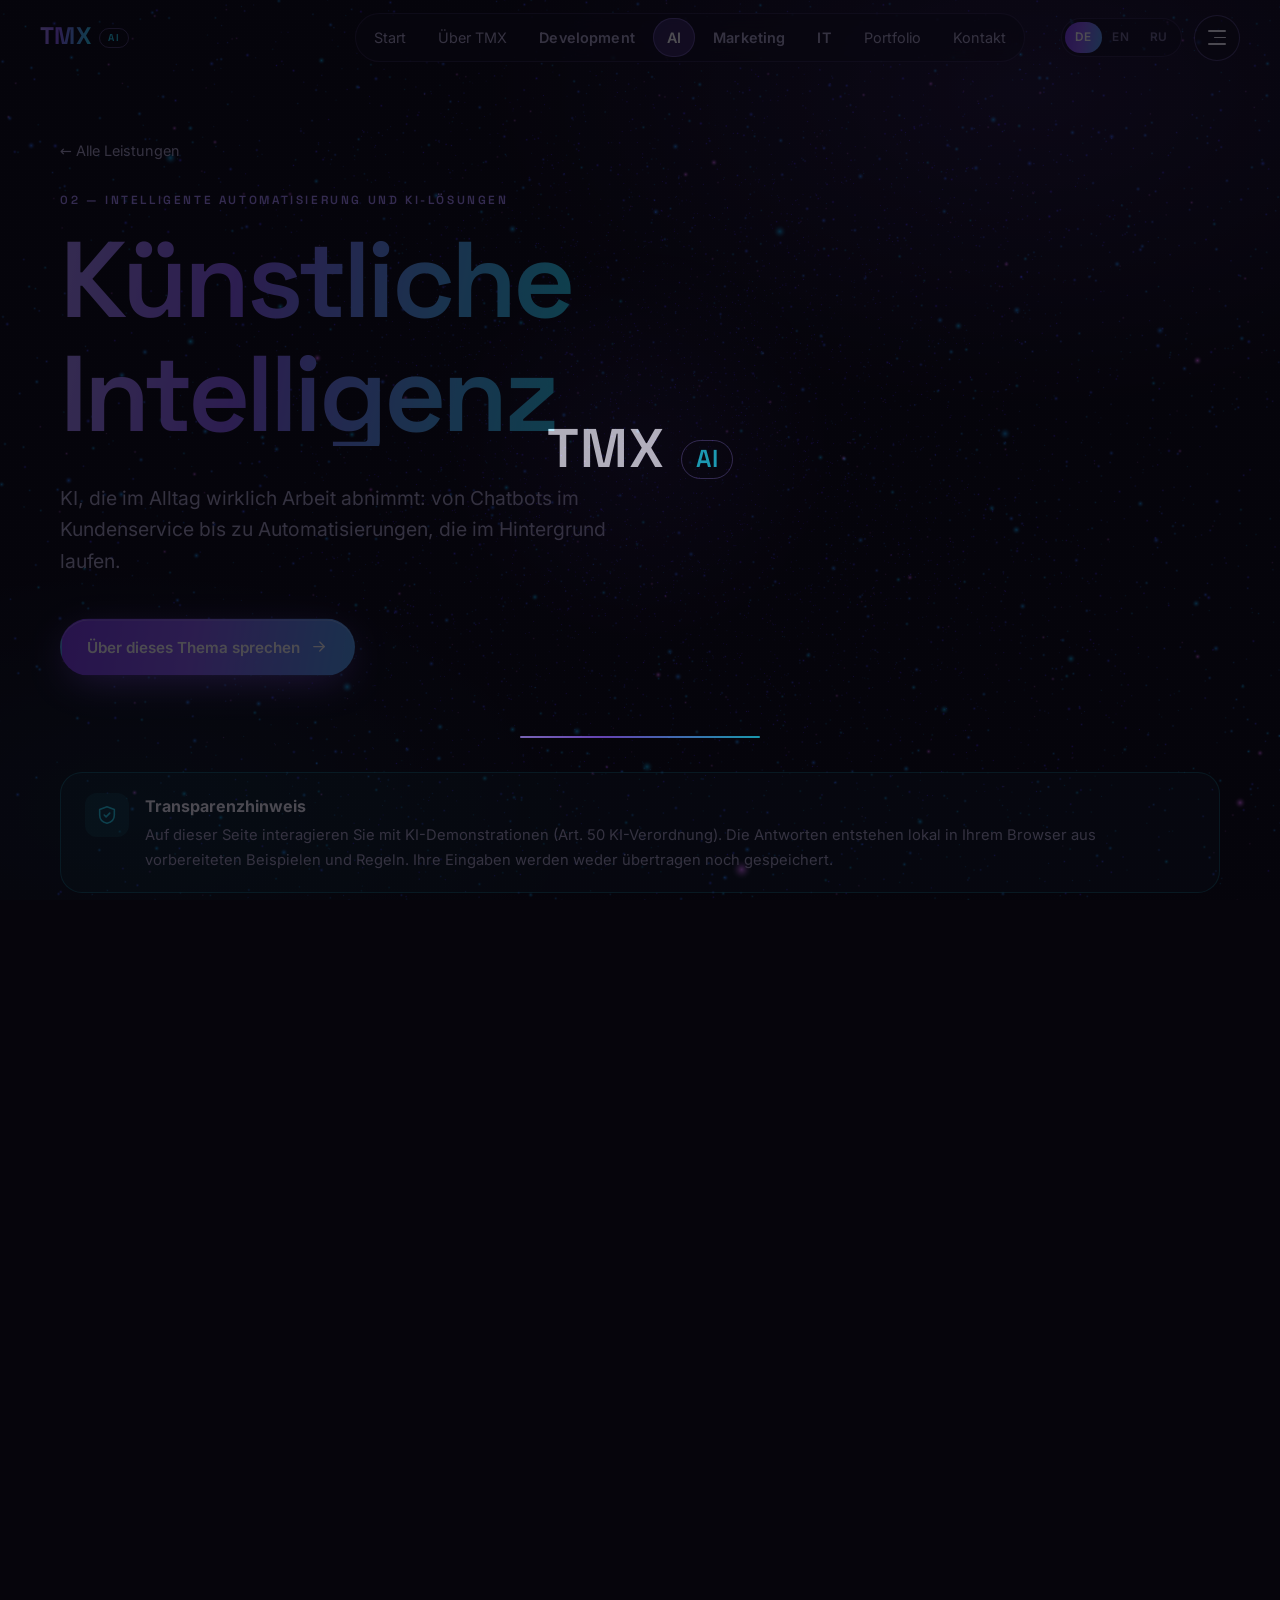
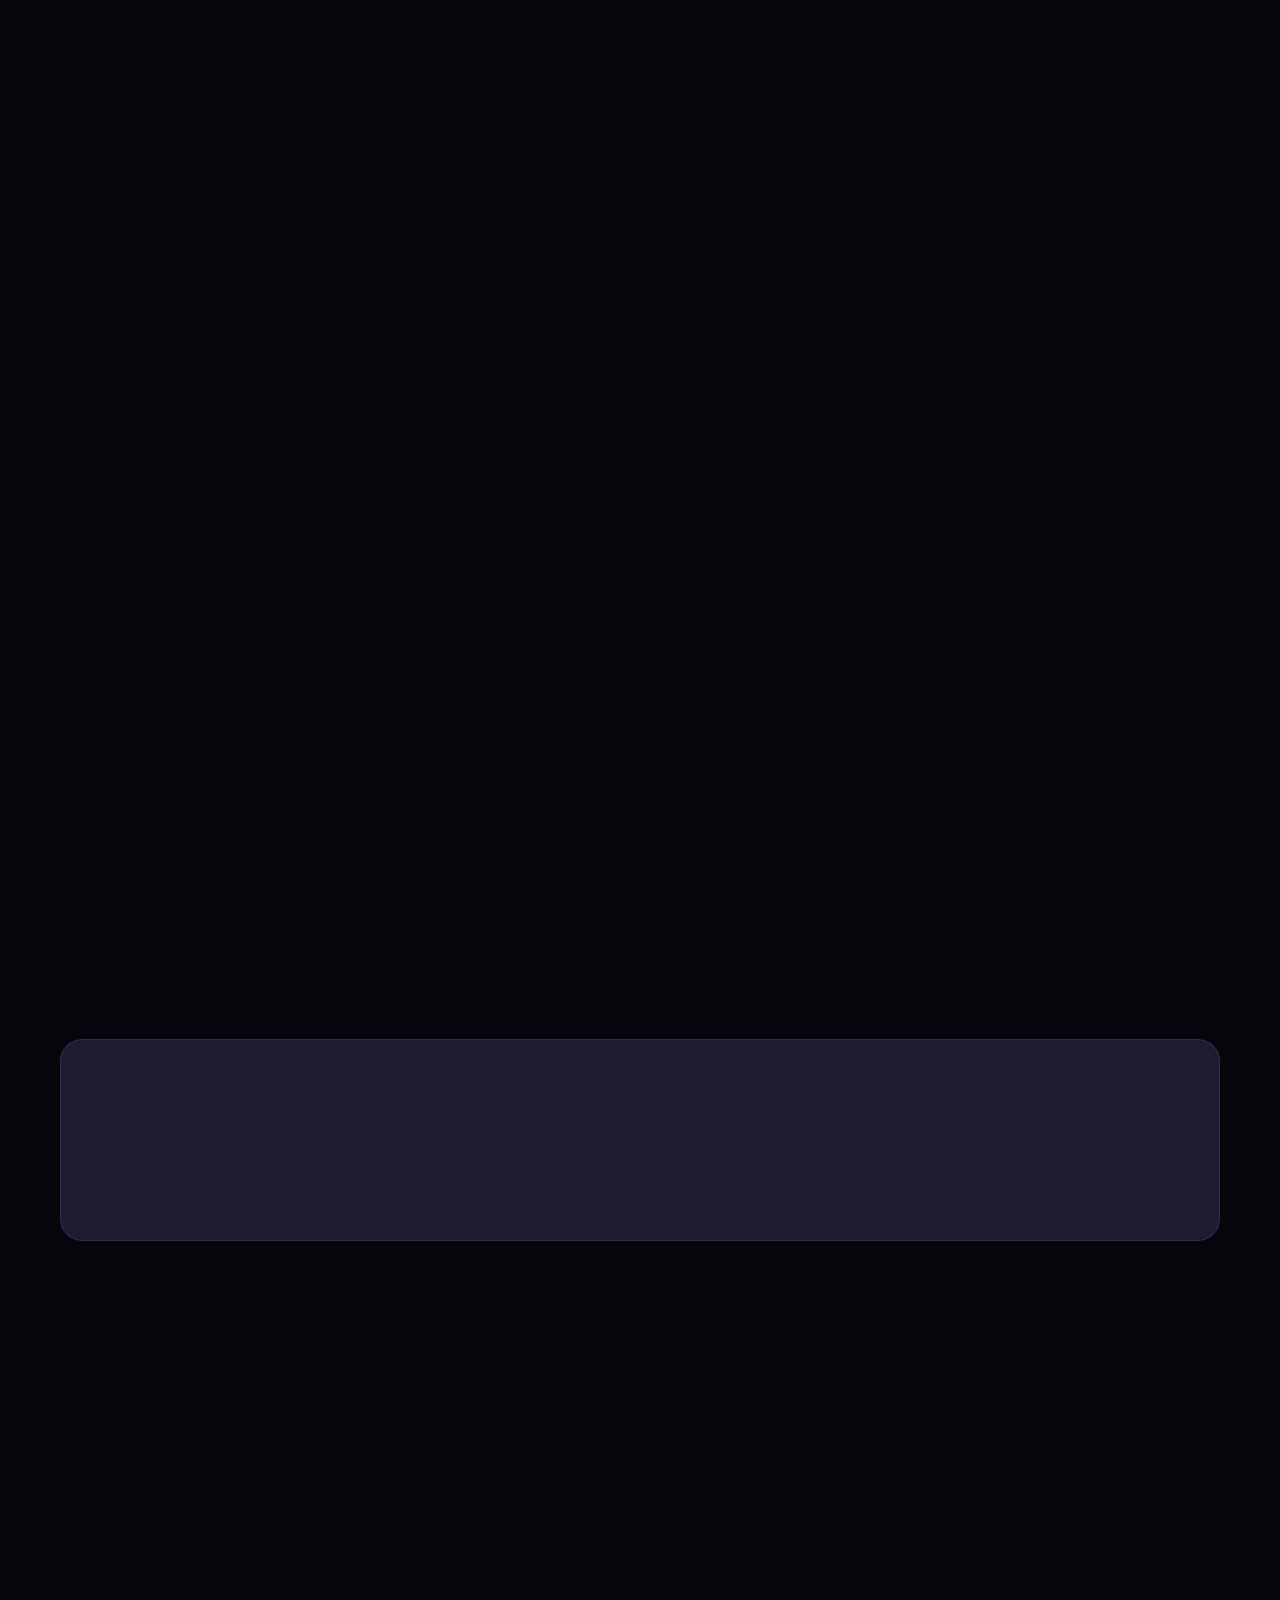
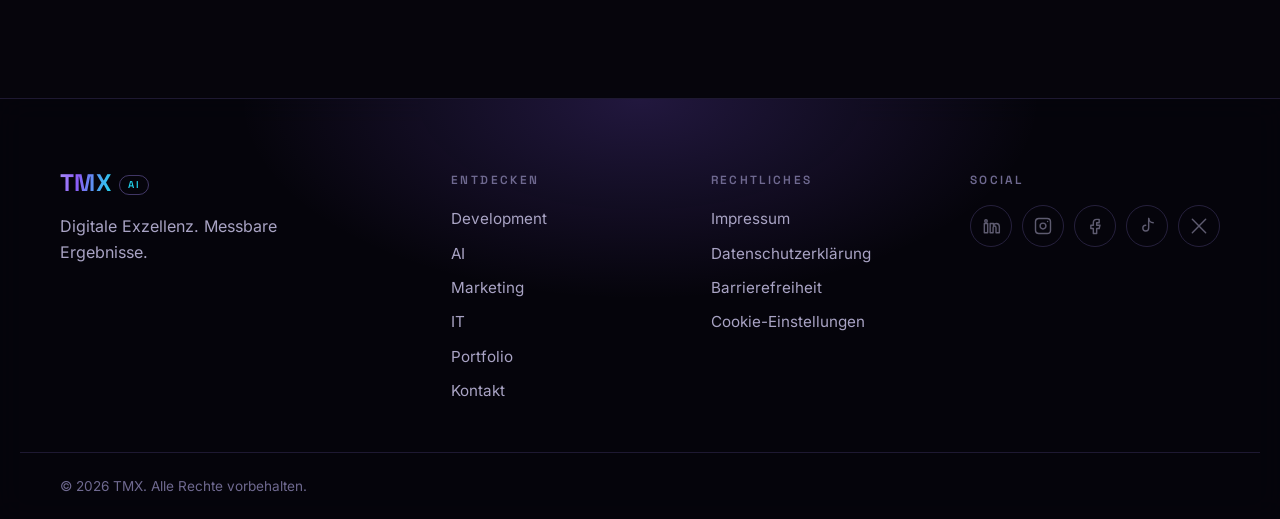
==== ai.html @ 988891ac "TMX AI website" ====
<!doctype html>
<html lang="de">
<head>
  <meta charset="utf-8">
  <meta name="viewport" content="width=device-width, initial-scale=1, viewport-fit=cover">
  <meta http-equiv="Content-Security-Policy" content="default-src 'self'; script-src 'self'; style-src 'self'; img-src 'self' data:; font-src 'self'; connect-src 'self' https://api.web3forms.com; media-src 'self'; object-src 'none'; base-uri 'none'; form-action 'none'; frame-src 'none'; worker-src 'self'; manifest-src 'self'; upgrade-insecure-requests; require-trusted-types-for 'script'; trusted-types 'none'">
  <meta name="referrer" content="strict-origin-when-cross-origin">
  <meta name="color-scheme" content="dark">
  <meta name="theme-color" content="#06050c">
  <title>Künstliche Intelligenz — TMX AI</title>
  <meta name="description" content="KI-Lösungen, KI-Tools und Automatisierung für Unternehmen – von TMX.">
  <meta property="og:title" content="Künstliche Intelligenz — TMX AI">
  <meta property="og:description" content="KI-Lösungen, KI-Tools und Automatisierung für Unternehmen – von TMX.">
  <meta property="og:type" content="website">
  <link rel="icon" href="assets/img/favicon.svg" type="image/svg+xml">
  <link rel="preload" href="assets/fonts/space-grotesk-latin-wght-normal.woff2" as="font" type="font/woff2" crossorigin>
  <link rel="preload" href="assets/fonts/inter-latin-wght-normal.woff2" as="font" type="font/woff2" crossorigin>
  <link rel="stylesheet" href="assets/css/main.css">
  <link rel="stylesheet" href="assets/css/demos.css">
  <script src="content/site-content.js" defer></script>
  <script src="assets/vendor/gsap.min.js" defer></script>
  <script src="assets/vendor/ScrollTrigger.min.js" defer></script>
  <script src="assets/js/main.js" type="module"></script>
</head>
<body data-page="ai">
  <div class="preloader" id="preloader" aria-hidden="true"><div class="preloader__mark"><span>TMX</span><span>AI</span></div><div class="preloader__bar"></div></div>
  <canvas id="world" aria-hidden="true"></canvas>
  <div class="grain" aria-hidden="true"></div>
  <header class="site-header" id="site-header"></header>
  <main id="main" tabindex="-1">
    <noscript><div class="container noscript"><h1>TMX AI</h1><p>Bitte aktivieren Sie JavaScript, um diese Website vollständig zu nutzen. · Please enable JavaScript to use this website.</p><p><a href="impressum.html">Impressum</a> · <a href="datenschutz.html">Datenschutz</a></p></div></noscript>
  </main>
  <footer class="site-footer" id="site-footer"></footer>
</body>
</html>
---- assets/css/main.css ----
/* ==========================================================================
   TMX AI — design system
   Colours live in :root so the whole palette can be swapped in one place.
   ========================================================================== */

@font-face { font-family: 'Space Grotesk'; font-style: normal; font-display: swap; font-weight: 300 700; src: url('../fonts/space-grotesk-latin-wght-normal.woff2') format('woff2'); unicode-range: U+0000-00FF, U+0131, U+0152-0153, U+02BB-02BC, U+02C6, U+02DA, U+02DC, U+0304, U+0308, U+0329, U+2000-206F, U+20AC, U+2122, U+2191, U+2193, U+2212, U+2215, U+FEFF, U+FFFD; }
@font-face { font-family: 'Space Grotesk'; font-style: normal; font-display: swap; font-weight: 300 700; src: url('../fonts/space-grotesk-latin-ext-wght-normal.woff2') format('woff2'); unicode-range: U+0100-02BA, U+02BD-02C5, U+02C7-02CC, U+02CE-02D7, U+02DD-02FF, U+0304, U+0308, U+0329, U+1D00-1DBF, U+1E00-1E9F, U+1EF2-1EFF, U+2020, U+20A0-20AB, U+20AD-20C0, U+2113, U+2C60-2C7F, U+A720-A7FF; }
@font-face { font-family: 'Inter'; font-style: normal; font-display: swap; font-weight: 100 900; src: url('../fonts/inter-latin-wght-normal.woff2') format('woff2'); unicode-range: U+0000-00FF, U+0131, U+0152-0153, U+02BB-02BC, U+02C6, U+02DA, U+02DC, U+0304, U+0308, U+0329, U+2000-206F, U+20AC, U+2122, U+2191, U+2193, U+2212, U+2215, U+FEFF, U+FFFD; }
@font-face { font-family: 'Inter'; font-style: normal; font-display: swap; font-weight: 100 900; src: url('../fonts/inter-latin-ext-wght-normal.woff2') format('woff2'); unicode-range: U+0100-02BA, U+02BD-02C5, U+02C7-02CC, U+02CE-02D7, U+02DD-02FF, U+0304, U+0308, U+0329, U+1D00-1DBF, U+1E00-1E9F, U+1EF2-1EFF, U+2020, U+20A0-20AB, U+20AD-20C0, U+2113, U+2C60-2C7F, U+A720-A7FF; }
@font-face { font-family: 'Inter'; font-style: normal; font-display: swap; font-weight: 100 900; src: url('../fonts/inter-cyrillic-wght-normal.woff2') format('woff2'); unicode-range: U+0301, U+0400-045F, U+0490-0491, U+04B0-04B1, U+2116; }
@font-face { font-family: 'Inter'; font-style: normal; font-display: swap; font-weight: 100 900; src: url('../fonts/inter-cyrillic-ext-wght-normal.woff2') format('woff2'); unicode-range: U+0460-052F, U+1C80-1C8A, U+20B4, U+2DE0-2DFF, U+A640-A69F, U+FE2E-FE2F; }

:root {
  --c-bg: #06050c;
  --c-bg-2: #0c0a18;
  --c-surface: rgba(22, 18, 40, 0.55);
  --c-surface-solid: #120f22;
  --c-border: rgba(167, 139, 250, 0.16);
  --c-border-strong: rgba(167, 139, 250, 0.38);
  --c-text: #f3f1fb;
  --c-muted: #a9a3c4;
  --c-faint: #6f6990;
  --c-violet: #8b5cf6;
  --c-violet-2: #a78bfa;
  --c-cyan: #22d3ee;
  --c-pink: #f0abfc;
  --grad: linear-gradient(100deg, #a78bfa 0%, #8b5cf6 35%, #22d3ee 100%);
  --grad-btn: linear-gradient(100deg, #7c3aed 0%, #8b5cf6 45%, #22d3ee 140%);

  --f-display: 'Space Grotesk', 'Inter', system-ui, sans-serif;
  --f-body: 'Inter', system-ui, -apple-system, 'Segoe UI', sans-serif;

  --radius: 22px;
  --radius-s: 14px;
  --container: 1240px;
  --gutter: clamp(16px, 4vw, 40px);
  --header-h: 76px;
  --ease: cubic-bezier(.2, .8, .2, 1);
  color-scheme: dark;
}

*, *::before, *::after { box-sizing: border-box; }
[hidden] { display: none !important; }
html { -webkit-text-size-adjust: 100%; scroll-behavior: smooth; scroll-padding-top: calc(var(--header-h) + 12px); }
html.menu-open { overflow: hidden; }
body {
  margin: 0;
  background: var(--c-bg);
  color: var(--c-text);
  font: 400 1rem/1.65 var(--f-body);
  -webkit-font-smoothing: antialiased;
  overflow-x: hidden;
  min-height: 100vh;
}
body::before {
  /* Soft colour wash behind the 3D canvas. */
  content: '';
  position: fixed; inset: 0; z-index: -2; pointer-events: none;
  background:
    radial-gradient(60vw 50vh at 80% 10%, rgba(139, 92, 246, .16), transparent 70%),
    radial-gradient(50vw 40vh at 10% 90%, rgba(34, 211, 238, .08), transparent 70%),
    var(--c-bg);
}
img, svg { display: block; max-width: 100%; }
a { color: inherit; }
button, input, select, textarea { font: inherit; color: inherit; }
::selection { background: rgba(139, 92, 246, .45); color: #fff; }
:focus-visible { outline: 2px solid var(--c-cyan); outline-offset: 3px; border-radius: 6px; }

.icon { fill: none; stroke: currentColor; stroke-width: 1.7; stroke-linecap: round; stroke-linejoin: round; flex: none; }
.container { width: 100%; max-width: var(--container); margin: 0 auto; padding: 0 var(--gutter); }
.container--narrow { max-width: 820px; }
.muted { color: var(--c-faint); }
.center { display: flex; justify-content: center; margin-top: 48px; }

#world {
  position: fixed; inset: 0; width: 100vw; height: 100vh; z-index: -1; pointer-events: none;
}
.grain {
  position: fixed; inset: 0; z-index: -1; pointer-events: none; opacity: .5;
  background-image: radial-gradient(rgba(255,255,255,.035) 1px, transparent 1px);
  background-size: 3px 3px;
}

/* ---------- Preloader ---------- */
.preloader {
  position: fixed; inset: 0; z-index: 100; display: grid; place-items: center;
  background: var(--c-bg); transition: opacity .7s var(--ease), visibility .7s;
}
.preloader.is-done { opacity: 0; visibility: hidden; }
.preloader__mark { font: 600 clamp(2rem, 6vw, 3.4rem)/1 var(--f-display); letter-spacing: .02em; display: flex; gap: .3em; align-items: baseline; }
.preloader__mark span:last-child { font-size: .45em; padding: .25em .55em; border-radius: 99px; border: 1px solid var(--c-border-strong); color: var(--c-cyan); }
.preloader__bar { position: absolute; bottom: 18vh; width: min(240px, 60vw); height: 2px; background: rgba(255,255,255,.08); overflow: hidden; border-radius: 2px; }
.preloader__bar::after { content: ''; position: absolute; inset: 0; background: var(--grad); transform-origin: left; animation: load 1.2s var(--ease) forwards; }
@keyframes load { from { transform: scaleX(0); } to { transform: scaleX(1); } }

/* ---------- Header ---------- */
.skip {
  position: fixed; top: 10px; left: 10px; z-index: 60; padding: 10px 16px; border-radius: 10px;
  background: var(--c-text); color: var(--c-bg); font-weight: 600; text-decoration: none;
  transform: translateY(-160%); transition: transform .2s;
}
.skip:focus { transform: none; }
.site-header { position: fixed; inset: 0 0 auto; z-index: 50; }
.header__bar {
  position: relative; z-index: 2;
  display: flex; align-items: center; gap: 24px; height: var(--header-h);
  padding: 0 var(--gutter); max-width: 1440px; margin: 0 auto;
  transition: background .4s, border-color .4s, backdrop-filter .4s;
  border-bottom: 1px solid transparent;
}
.site-header.is-scrolled .header__bar,
.site-header.is-open .header__bar {
  background: rgba(6, 5, 12, .72); backdrop-filter: blur(18px) saturate(140%); -webkit-backdrop-filter: blur(18px) saturate(140%);
  border-color: var(--c-border);
}
.site-header.is-scrolled .header__bar { max-width: none; }
.header__brand { text-decoration: none; display: inline-flex; }
.brand { display: inline-flex; align-items: baseline; gap: 8px; font: 700 1.5rem/1 var(--f-display); letter-spacing: .02em; }
.brand__name { background: var(--grad); -webkit-background-clip: text; background-clip: text; color: transparent; }
.brand__suffix { font-size: .62rem; font-weight: 600; letter-spacing: .12em; padding: 4px 8px; border-radius: 99px; border: 1px solid var(--c-border-strong); color: var(--c-cyan); transform: translateY(-3px); }

.nav { margin-left: auto; }
.nav__list { display: flex; gap: 4px; list-style: none; margin: 0; padding: 4px; border-radius: 99px; border: 1px solid var(--c-border); background: rgba(12, 10, 24, .5); backdrop-filter: blur(10px); -webkit-backdrop-filter: blur(10px); }
.nav__link {
  display: block; padding: 8px 14px; border-radius: 99px; text-decoration: none; font-size: .9rem; color: var(--c-muted);
  transition: color .25s, background .25s;
}
.nav__link:hover { color: var(--c-text); background: rgba(139, 92, 246, .12); }
.nav__link[aria-current='page'] { color: #fff; background: rgba(139, 92, 246, .28); box-shadow: inset 0 0 0 1px var(--c-border-strong); }
.nav__link--service { font-weight: 600; letter-spacing: .01em; }

.header__tools { display: flex; align-items: center; gap: 12px; margin-left: 12px; }
.lang { display: flex; padding: 3px; border-radius: 99px; border: 1px solid var(--c-border); background: rgba(12, 10, 24, .5); }
.lang__btn { border: 0; background: none; cursor: pointer; padding: 6px 10px; border-radius: 99px; font-size: .74rem; font-weight: 600; letter-spacing: .06em; color: var(--c-faint); transition: background .25s, color .25s; }
.lang__btn:hover { color: var(--c-text); }
.lang__btn[aria-pressed='true'] { background: var(--grad-btn); color: #fff; }

.burger {
  width: 46px; height: 46px; border-radius: 50%; border: 1px solid var(--c-border-strong); background: rgba(12, 10, 24, .6);
  display: grid; place-content: center; gap: 5px; cursor: pointer; transition: border-color .3s, background .3s;
}
.burger:hover { background: rgba(139, 92, 246, .2); }
.burger span { display: block; width: 18px; height: 1.6px; background: currentColor; border-radius: 2px; transition: transform .4s var(--ease), opacity .3s; }
.burger span:nth-child(2) { width: 12px; margin-left: auto; }
.is-open .burger span:nth-child(1) { transform: translateY(6.6px) rotate(45deg); }
.is-open .burger span:nth-child(2) { opacity: 0; }
.is-open .burger span:nth-child(3) { transform: translateY(-6.6px) rotate(-45deg); }

/* Side menu with the specialties */
.menu-panel {
  position: fixed; inset: 0; z-index: 1; overflow-y: auto;
  padding: calc(var(--header-h) + 32px) 0 48px;
  background: rgba(6, 5, 12, .9); backdrop-filter: blur(24px); -webkit-backdrop-filter: blur(24px);
  opacity: 0; transition: opacity .45s var(--ease);
}
.menu-panel.is-visible { opacity: 1; }
.menu-panel__inner { display: grid; grid-template-columns: 1.6fr 1fr; gap: clamp(32px, 6vw, 96px); }
.spec-list, .menu-panel__links, .menu-panel__legal { list-style: none; margin: 0; padding: 0; }
.spec-list li { opacity: 0; transform: translateY(24px); transition: opacity .5s var(--ease), transform .6s var(--ease); }
.menu-panel.is-visible .spec-list li { opacity: 1; transform: none; }
.menu-panel.is-visible .spec-list li:nth-child(2) { transition-delay: .06s; }
.menu-panel.is-visible .spec-list li:nth-child(3) { transition-delay: .12s; }
.menu-panel.is-visible .spec-list li:nth-child(4) { transition-delay: .18s; }
.spec {
  display: grid; grid-template-columns: auto auto 1fr auto; align-items: center; gap: 20px;
  padding: 22px 8px; border-bottom: 1px solid var(--c-border); text-decoration: none;
  transition: padding .35s var(--ease), background .35s;
}
.spec:hover, .spec:focus-visible, .spec[aria-current='page'] { padding-left: 20px; background: linear-gradient(90deg, rgba(139, 92, 246, .14), transparent); }
.spec__num { font: 500 .8rem/1 var(--f-display); color: var(--c-faint); }
.spec__icon { width: 52px; height: 52px; border-radius: 16px; display: grid; place-items: center; color: var(--c-cyan); background: rgba(139, 92, 246, .12); border: 1px solid var(--c-border); }
.spec__text { display: grid; gap: 4px; }
.spec__title { font: 600 clamp(1.5rem, 3.2vw, 2.4rem)/1.1 var(--f-display); letter-spacing: -.01em; }
.spec__tagline { color: var(--c-muted); font-size: .95rem; }
.spec__arrow { color: var(--c-violet-2); transition: transform .35s var(--ease); }
.spec:hover .spec__arrow { transform: translateX(6px); }
.menu-panel__links a { display: block; padding: 10px 0; font: 500 1.3rem/1.3 var(--f-display); text-decoration: none; color: var(--c-muted); transition: color .2s; }
.menu-panel__links a:hover, .menu-panel__links a[aria-current='page'] { color: var(--c-text); }
.menu-panel__legal { margin-top: 32px; display: flex; gap: 20px; flex-wrap: wrap; font-size: .85rem; }
.menu-panel__legal a { color: var(--c-faint); }

/* ---------- Type ---------- */
.eyebrow { margin: 0 0 18px; font: 600 .74rem/1.5 var(--f-display); letter-spacing: .22em; text-transform: uppercase; color: var(--c-violet-2); }
.section-title {
  margin: 0; font: 600 clamp(2.2rem, 5.4vw, 4.4rem)/1.04 var(--f-display); letter-spacing: -.025em;
  background: linear-gradient(90deg, var(--c-text) 50%, rgba(243, 241, 251, .28) 50%);
  background-size: 200% 100%; background-position-x: 0%;
  -webkit-background-clip: text; background-clip: text; color: transparent;
}
.section-title .accent, .hero__line--accent .word__inner { background: var(--grad); -webkit-background-clip: text; background-clip: text; color: transparent; }
.section-head { margin-bottom: clamp(32px, 5vw, 64px); max-width: 860px; }
.lead { font-size: clamp(1.05rem, 1.6vw, 1.25rem); color: var(--c-muted); max-width: 640px; margin: -32px 0 48px; }
.prose p { color: var(--c-muted); font-size: 1.06rem; margin: 0 0 1.1em; max-width: 62ch; }

/* ---------- Buttons ---------- */
.btn {
  --tx: 0px; --ty: 0px;
  display: inline-flex; align-items: center; justify-content: center; gap: 10px;
  padding: 15px 26px; border-radius: 99px; border: 1px solid transparent;
  font-weight: 600; font-size: .95rem; text-decoration: none; cursor: pointer; white-space: nowrap;
  transform: translate(var(--tx), var(--ty)); transition: transform .35s var(--ease), box-shadow .35s, background .35s, border-color .35s;
}
.btn--primary { background: var(--grad-btn); color: #fff; box-shadow: 0 10px 40px -10px rgba(139, 92, 246, .8), inset 0 1px 0 rgba(255,255,255,.25); }
.btn--primary:hover { box-shadow: 0 16px 60px -10px rgba(139, 92, 246, 1), 0 0 0 4px rgba(139, 92, 246, .18); }
.btn--ghost { border-color: var(--c-border-strong); background: rgba(12, 10, 24, .5); backdrop-filter: blur(8px); }
.btn--ghost:hover { border-color: var(--c-violet-2); background: rgba(139, 92, 246, .14); }
.btn .icon { transition: transform .3s var(--ease); }
.btn:hover .icon { transform: translateX(4px); }
.btn--block { width: 100%; }

/* ---------- Hero ---------- */
.hero { position: relative; min-height: 100svh; display: flex; align-items: center; padding: calc(var(--header-h) + 40px) 0 96px; }
.hero--compact { min-height: 64svh; }
.hero--service { min-height: 88svh; }
.hero__inner { position: relative; }
.hero__title { margin: 0 0 28px; font: 600 clamp(2.8rem, 8.4vw, 7.2rem)/.98 var(--f-display); letter-spacing: -.035em; max-width: 14ch; }
.hero--compact .hero__title { font-size: clamp(2.4rem, 6.4vw, 5.2rem); max-width: 18ch; }
.hero__line { display: block; }
.word { display: inline-block; overflow: hidden; vertical-align: top; padding-bottom: .08em; margin-right: .22em; }
.word:last-child { margin-right: 0; }
.word__inner { display: inline-block; will-change: transform; }
.hero__text { max-width: 560px; font-size: clamp(1.05rem, 1.5vw, 1.22rem); color: var(--c-muted); margin: 0 0 40px; }
.hero__actions { display: flex; flex-wrap: wrap; gap: 14px; }
.back-link { display: inline-block; margin-bottom: 28px; color: var(--c-muted); text-decoration: none; font-size: .9rem; }
.back-link:hover { color: var(--c-text); }
.scroll-cue {
  position: absolute; left: 50%; bottom: 28px; transform: translateX(-50%);
  display: flex; flex-direction: column; align-items: center; gap: 10px;
  font-size: .68rem; letter-spacing: .3em; text-transform: uppercase; color: var(--c-faint); text-decoration: none;
}
.scroll-cue__line { width: 1px; height: 44px; background: linear-gradient(var(--c-violet-2), transparent); position: relative; overflow: hidden; }
.scroll-cue__line::after { content: ''; position: absolute; left: 0; top: -40%; width: 1px; height: 40%; background: #fff; animation: drip 2s var(--ease) infinite; }
@keyframes drip { to { top: 110%; } }

/* ---------- Sections ---------- */
.section { position: relative; padding: clamp(80px, 12vw, 160px) 0; }

.about__grid { display: grid; grid-template-columns: 1.3fr 1fr; gap: clamp(40px, 7vw, 120px); align-items: center; }
.stats { list-style: none; margin: 0; padding: 0; display: grid; grid-template-columns: 1fr 1fr; gap: 14px; }
.stat {
  padding: 28px 24px; border-radius: var(--radius); background: var(--c-surface); border: 1px solid var(--c-border);
  backdrop-filter: blur(14px); -webkit-backdrop-filter: blur(14px); display: grid; gap: 6px;
}
.stat__value { font: 600 clamp(2.2rem, 4vw, 3.2rem)/1 var(--f-display); background: var(--grad); -webkit-background-clip: text; background-clip: text; color: transparent; }
.stat__label { color: var(--c-muted); font-size: .92rem; }

/* Tilt cards */
[data-tilt] { --rx: 0deg; --ry: 0deg; --mx: 50%; --my: 50%; transform: perspective(900px) rotateX(var(--rx)) rotateY(var(--ry)); transition: transform .5s var(--ease); transform-style: preserve-3d; }

.svc-grid { list-style: none; margin: 0; padding: 0; display: grid; grid-template-columns: repeat(4, 1fr); gap: 16px; }
.svc-card { border-radius: var(--radius); }
.svc-card__link {
  position: relative; display: flex; flex-direction: column; gap: 14px; height: 100%; min-height: 340px; padding: 28px;
  border-radius: var(--radius); background: var(--c-surface); border: 1px solid var(--c-border); text-decoration: none; overflow: hidden;
  backdrop-filter: blur(14px); -webkit-backdrop-filter: blur(14px); transition: border-color .35s;
}
.svc-card__link:hover, .svc-card__link:focus-visible { border-color: var(--c-border-strong); }
.svc-card__glow { position: absolute; inset: 0; background: radial-gradient(320px circle at var(--mx) var(--my), rgba(139, 92, 246, .28), transparent 60%); opacity: 0; transition: opacity .4s; pointer-events: none; }
.svc-card__link:hover .svc-card__glow { opacity: 1; }
.svc-card__top { display: flex; justify-content: space-between; align-items: flex-start; }
.svc-card__icon { width: 56px; height: 56px; border-radius: 16px; display: grid; place-items: center; color: var(--c-cyan); background: rgba(139, 92, 246, .14); border: 1px solid var(--c-border); }
.svc-card__num { font: 500 .85rem/1 var(--f-display); color: var(--c-faint); }
.svc-card__title { margin-top: auto; font: 600 1.6rem/1.15 var(--f-display); letter-spacing: -.01em; }
.svc-card__tagline { color: var(--c-muted); font-size: .95rem; }
.svc-card__more { display: inline-flex; align-items: center; gap: 8px; font-size: .85rem; font-weight: 600; color: var(--c-violet-2); }
.svc-card__link:hover .svc-card__more .icon { transform: translateX(4px); transition: transform .3s var(--ease); }

/* Timeline */
.timeline { list-style: none; margin: 0; padding: 0; position: relative; display: grid; gap: 28px; max-width: 900px; }
.timeline__rail { position: absolute; left: 27px; top: 10px; bottom: 10px; width: 2px; background: rgba(167, 139, 250, .14); border-radius: 2px; }
.timeline__fill { position: absolute; inset: 0; background: var(--grad); transform-origin: top; border-radius: 2px; }
.timeline__step { display: grid; grid-template-columns: 56px 1fr; gap: 28px; align-items: start; }
.timeline__dot {
  position: relative; z-index: 1; width: 56px; height: 56px; border-radius: 50%; display: grid; place-items: center;
  font: 600 .9rem/1 var(--f-display); background: var(--c-bg-2); border: 1px solid var(--c-border-strong); color: var(--c-cyan);
  box-shadow: 0 0 0 6px var(--c-bg), 0 0 30px -4px rgba(139, 92, 246, .7);
}
.timeline__card { padding: 26px 28px; border-radius: var(--radius); background: var(--c-surface); border: 1px solid var(--c-border); backdrop-filter: blur(14px); -webkit-backdrop-filter: blur(14px); }
.timeline__card h3 { margin: 0 0 8px; font: 600 1.3rem/1.2 var(--f-display); }
.timeline__card p { margin: 0; color: var(--c-muted); }

/* Why */
.why-grid { list-style: none; margin: 0; padding: 0; display: grid; grid-template-columns: repeat(4, 1fr); gap: 16px; }
.why-card { padding: 32px; border-radius: var(--radius); background: var(--c-surface); border: 1px solid var(--c-border); backdrop-filter: blur(14px); -webkit-backdrop-filter: blur(14px); }
.why-card__icon { width: 52px; height: 52px; border-radius: 16px; display: grid; place-items: center; margin-bottom: 26px; color: #fff; background: var(--grad-btn); box-shadow: 0 10px 30px -10px rgba(139, 92, 246, .9); }
.why-card h3 { margin: 0 0 10px; font: 600 1.3rem/1.2 var(--f-display); }
.why-card p { margin: 0; color: var(--c-muted); }

/* Projects */
.projects { list-style: none; margin: 0; padding: 0; display: grid; grid-template-columns: repeat(3, 1fr); gap: 20px; }
.project__link {
  display: flex; flex-direction: column; height: 100%; border-radius: var(--radius); overflow: hidden; text-decoration: none;
  background: var(--c-surface); border: 1px solid var(--c-border); backdrop-filter: blur(14px); -webkit-backdrop-filter: blur(14px);
  transition: border-color .35s, box-shadow .35s;
}
a.project__link:hover { border-color: var(--c-border-strong); box-shadow: 0 30px 80px -30px rgba(139, 92, 246, .6); }
.project__frame { margin: 14px 14px 0; border-radius: 14px; overflow: hidden; background: #0a0816; border: 1px solid var(--c-border); }
.project__dots { display: flex; gap: 6px; padding: 10px 12px; border-bottom: 1px solid var(--c-border); }
.project__dots i { width: 8px; height: 8px; border-radius: 50%; background: rgba(255,255,255,.14); }
.project__img { width: 100%; aspect-ratio: 16 / 10; object-fit: cover; transition: transform .8s var(--ease); }
a.project__link:hover .project__img { transform: scale(1.05); }
.project__placeholder { aspect-ratio: 16 / 10; display: grid; place-items: center; font: 700 3rem/1 var(--f-display); letter-spacing: .04em; color: rgba(255,255,255,.85); }
.project__placeholder--0 { background: radial-gradient(circle at 30% 30%, #7c3aed, #1e1145 70%); }
.project__placeholder--1 { background: radial-gradient(circle at 70% 30%, #0891b2, #0b1d3a 70%); }
.project__placeholder--2 { background: radial-gradient(circle at 50% 70%, #c026d3, #2a0d3a 70%); }
.project__body { padding: 22px 24px 26px; display: grid; gap: 10px; }
.project__label { justify-self: start; font-size: .72rem; font-weight: 600; letter-spacing: .08em; text-transform: uppercase; padding: 5px 10px; border-radius: 99px; background: rgba(34, 211, 238, .1); color: var(--c-cyan); }
.project__title { margin: 0; font: 600 1.35rem/1.2 var(--f-display); }
.project__text { margin: 0; color: var(--c-muted); font-size: .95rem; }
.project__visit { display: inline-flex; align-items: center; gap: 8px; font-size: .88rem; font-weight: 600; color: var(--c-violet-2); }
.tags { list-style: none; margin: 4px 0 0; padding: 0; display: flex; flex-wrap: wrap; gap: 6px; }
.tags li { font-size: .75rem; padding: 4px 10px; border-radius: 99px; border: 1px solid var(--c-border); color: var(--c-muted); }

/* CTA band */
.cta-band__card {
  position: relative; overflow: hidden; text-align: center; display: grid; justify-items: center; gap: 32px;
  padding: clamp(56px, 9vw, 120px) var(--gutter); border-radius: calc(var(--radius) * 1.6);
  border: 1px solid var(--c-border-strong);
  background: radial-gradient(80% 120% at 50% 0%, rgba(139, 92, 246, .3), rgba(12, 10, 24, .6) 70%);
  backdrop-filter: blur(10px); -webkit-backdrop-filter: blur(10px);
}

/* Service page */
.feature-grid { list-style: none; margin: 0; padding: 0; display: grid; grid-template-columns: repeat(auto-fill, minmax(260px, 1fr)); gap: 16px; }
.feature { position: relative; padding: 28px; min-height: 170px; border-radius: var(--radius); background: var(--c-surface); border: 1px solid var(--c-border); backdrop-filter: blur(14px); -webkit-backdrop-filter: blur(14px); display: grid; align-content: space-between; gap: 22px; }
.feature__num { position: absolute; top: 24px; right: 26px; font: 500 .8rem/1 var(--f-display); color: var(--c-faint); }
.feature__icon { width: 40px; height: 40px; border-radius: 12px; display: grid; place-items: center; color: var(--c-cyan); background: rgba(34, 211, 238, .1); }
.feature p { margin: 0; font: 500 1.12rem/1.35 var(--f-display); }
.next-svc { padding-top: 0; }
.next-svc__link { display: flex; align-items: center; justify-content: space-between; flex-wrap: wrap; gap: 16px; padding: 40px 0; border-top: 1px solid var(--c-border); border-bottom: 1px solid var(--c-border); text-decoration: none; }
.next-svc__link .eyebrow { margin: 0; width: 100%; }
.next-svc__title { font: 600 clamp(2rem, 5vw, 4rem)/1 var(--f-display); letter-spacing: -.02em; transition: color .3s; }
.next-svc__link:hover .next-svc__title { color: var(--c-violet-2); }
.next-svc__link .icon { color: var(--c-violet-2); transition: transform .4s var(--ease); }
.next-svc__link:hover .icon { transform: translateX(10px); }

/* Contact */
.contact { padding-top: 0; }
.contact__grid { display: grid; grid-template-columns: 1fr 1.5fr; gap: clamp(32px, 6vw, 96px); align-items: start; }
.contact__info { list-style: none; margin: 0; padding: 0; display: grid; gap: 14px; }
.contact__item { display: flex; gap: 16px; align-items: center; padding: 20px; border-radius: var(--radius-s); background: var(--c-surface); border: 1px solid var(--c-border); }
.contact__item > span:last-child { display: grid; gap: 2px; min-width: 0; overflow-wrap: anywhere; }
.contact__icon { width: 44px; height: 44px; border-radius: 12px; display: grid; place-items: center; color: var(--c-cyan); background: rgba(34, 211, 238, .1); flex: none; }
.contact__label { font-size: .72rem; letter-spacing: .14em; text-transform: uppercase; color: var(--c-faint); }
.form { padding: clamp(24px, 4vw, 44px); border-radius: var(--radius); background: var(--c-surface); border: 1px solid var(--c-border); backdrop-filter: blur(16px); -webkit-backdrop-filter: blur(16px); display: grid; gap: 18px; }
.form__row { display: grid; grid-template-columns: 1fr 1fr; gap: 18px; }
.form__required, .form__note { margin: 0; font-size: .85rem; color: var(--c-faint); }
.form__status { margin: 0; min-height: 1.4em; color: var(--c-cyan); font-weight: 500; }
.field { display: grid; gap: 8px; }
.field label { font-size: .88rem; color: var(--c-muted); }
.field input, .field select, .field textarea {
  width: 100%; padding: 14px 16px; border-radius: 12px; border: 1px solid var(--c-border); background: rgba(6, 5, 12, .6);
  transition: border-color .25s, box-shadow .25s;
}
.field textarea { resize: vertical; min-height: 150px; }
.field input:focus, .field select:focus, .field textarea:focus { outline: none; border-color: var(--c-violet-2); box-shadow: 0 0 0 4px rgba(139, 92, 246, .2); }
.field [aria-invalid='true'] { border-color: #f87171; }
.field__error { margin: 0; min-height: 0; font-size: .82rem; color: #fca5a5; }
.field__error:empty { display: none; }
.field--check { grid-template-columns: auto 1fr; align-items: start; column-gap: 12px; }
.field--check input { width: 20px; height: 20px; margin-top: 3px; accent-color: var(--c-violet); }
.field--check .field__error { grid-column: 1 / -1; }
.field--check a { color: var(--c-violet-2); }

/* Legal */
.legal { padding-top: calc(var(--header-h) + 64px); }
.legal__title { margin: 0 0 12px; font: 600 clamp(2.2rem, 5vw, 3.6rem)/1.05 var(--f-display); letter-spacing: -.02em; }
.legal__lead { color: var(--c-muted); margin: 0 0 32px; }
.legal__block { margin: 0 0 32px; font-style: normal; }
.legal__block h2 { margin: 0 0 10px; font: 600 1.25rem/1.3 var(--f-display); }
.legal__block p { margin: 0 0 .8em; color: var(--c-muted); }
.legal a { color: var(--c-violet-2); }
.notice { padding: 14px 18px; border-radius: 12px; border: 1px solid rgba(34, 211, 238, .3); background: rgba(34, 211, 238, .06); color: var(--c-cyan); margin: 0 0 28px; }

/* Journey */
.journey__box { display: grid; grid-template-columns: 1fr 1.25fr; gap: 20px; }
.journey__steps { display: grid; gap: 8px; align-content: start; }
.journey__step { position: relative; overflow: hidden; display: grid; grid-template-columns: 44px 1fr; gap: 14px; align-items: center; padding: 14px 16px; border-radius: 16px; border: 1px solid var(--c-border); background: var(--c-surface); text-align: left; cursor: pointer; transition: border-color .3s, background .3s; }
.journey__step:hover { border-color: var(--c-border-strong); }
.journey__step[aria-selected='true'] { border-color: var(--c-violet-2); background: rgba(139, 92, 246, .16); }
.journey__num { width: 44px; height: 44px; border-radius: 12px; display: grid; place-items: center; font: 600 .9rem/1 var(--f-display); color: var(--c-cyan); background: rgba(255,255,255,.04); border: 1px solid var(--c-border); transition: background .3s, color .3s; }
.journey__step[aria-selected='true'] .journey__num, .journey__step.is-done .journey__num { background: var(--grad-btn); color: #fff; border-color: transparent; }
.journey__label { display: grid; }
.journey__label b { font: 600 1.05rem/1.3 var(--f-display); }
.journey__label small { color: var(--c-faint); font-size: .78rem; }
.journey__bar { position: absolute; left: 0; bottom: 0; width: 100%; height: 2px; }
.journey__bar i { display: block; height: 100%; width: 0; background: var(--grad); }
.is-auto .journey__step[aria-selected='true'] .journey__bar i { animation: jbar 4.8s linear forwards; }
@keyframes jbar { to { width: 100%; } }
.journey__stage { position: relative; display: grid; grid-template-rows: 1fr auto; overflow: hidden; border-radius: 22px; border: 1px solid var(--c-border-strong); background: radial-gradient(120% 90% at 70% 0%, rgba(139, 92, 246, .22), rgba(10, 8, 20, .9) 60%); min-height: 460px; }
.journey__copy { padding: 0 28px 28px; animation: fadeUp .5s var(--ease); }
.journey__tag { display: inline-block; padding: 4px 10px; border-radius: 99px; font-size: .72rem; font-weight: 600; color: var(--c-cyan); background: rgba(34, 211, 238, .1); }
.journey__copy h3 { margin: 12px 0 8px; font: 600 1.6rem/1.2 var(--f-display); }
.journey__copy p { margin: 0; color: var(--c-muted); max-width: 52ch; }
.journey__example { margin: 18px 0 0; font-size: .82rem; color: var(--c-faint); }
@keyframes fadeUp { from { opacity: 0; transform: translateY(14px); } }
.jv { position: relative; display: grid; place-items: center; padding: 28px; min-height: 280px; animation: fadeUp .6s var(--ease); }
.jv-card { width: min(320px, 100%); display: grid; gap: 12px; padding: 22px; border-radius: 18px; background: #f6f4fb; color: #1d1830; box-shadow: 0 30px 60px -20px rgba(0,0,0,.6); transform: rotate(-3deg); }
.jv-check { display: flex; align-items: center; gap: 10px; color: #16a34a; }
.jv-check i { height: 8px; border-radius: 8px; background: #e2ddef; }
.jv-check .w0 { width: 70%; } .jv-check .w1 { width: 55%; } .jv-check .w2 { width: 40%; } .jv-check .w3 { width: 62%; }
.jv-bubble { position: absolute; right: 14%; top: 18%; display: flex; gap: 5px; padding: 14px 16px; border-radius: 18px 18px 18px 4px; background: var(--grad-btn); }
.jv-bubble i, .jv-msg--typing i { width: 7px; height: 7px; border-radius: 50%; background: #fff; animation: blink 1.2s infinite; }
.jv-bubble i:nth-child(2), .jv-msg--typing i:nth-child(2) { animation-delay: .2s; } .jv-bubble i:nth-child(3), .jv-msg--typing i:nth-child(3) { animation-delay: .4s; }
@keyframes blink { 50% { opacity: .25; } }
.jv--brand { gap: 20px; }
.jv-logo { display: flex; align-items: center; gap: 14px; font: 700 3.4rem/1 var(--f-display); letter-spacing: .14em; }
.jv-mark { width: 54px; height: 54px; border-radius: 50%; background: radial-gradient(circle at 35% 35%, #fde68a, #f59e0b 45%, #7c2d12); box-shadow: 0 0 40px rgba(245, 158, 11, .6); }
.jv-swatches { display: flex; gap: 10px; }
.jv-swatches i { width: 54px; height: 54px; border-radius: 14px; animation: pop .5s var(--ease) both; }
.jv-swatches i:nth-child(1) { background: #2b2235; } .jv-swatches i:nth-child(2) { background: #f5d77a; animation-delay: .08s; } .jv-swatches i:nth-child(3) { background: #f1e6d2; animation-delay: .16s; } .jv-swatches i:nth-child(4) { background: #a0896c; animation-delay: .24s; }
@keyframes pop { from { transform: scale(0); } }
.jv-type { display: flex; align-items: baseline; gap: 12px; color: var(--c-muted); }
.jv-type b { font: 600 2.2rem/1 var(--f-display); color: var(--c-text); }
.jv-browser { width: min(380px, 100%); border-radius: 14px; overflow: hidden; background: #faf8f5; box-shadow: 0 30px 60px -20px rgba(0,0,0,.6); transform: perspective(900px) rotateY(-10deg) rotateX(4deg); }
.jv-bar { display: flex; gap: 5px; padding: 8px 10px; background: #eee8df; }
.jv-bar i { width: 8px; height: 8px; border-radius: 50%; background: #d4c8b6; }
.jv-hero { display: grid; gap: 8px; margin: 12px; padding: 20px; border-radius: 12px; background: linear-gradient(120deg, #2b2235, #4a2f5c); }
.jv-hero span { height: 10px; border-radius: 6px; background: rgba(255,255,255,.85); width: 70%; }
.jv-hero span:nth-child(2) { width: 45%; background: rgba(255,255,255,.4); }
.jv-hero em { width: 80px; height: 22px; border-radius: 99px; background: #f5d77a; }
.jv-grid { display: grid; grid-template-columns: repeat(3, 1fr); gap: 8px; margin: 0 12px 12px; }
.jv-grid i { aspect-ratio: 1; border-radius: 10px; background: #efe9df; animation: pop .5s var(--ease) both; }
.jv-grid i:nth-child(2) { animation-delay: .1s; } .jv-grid i:nth-child(3) { animation-delay: .2s; }
.jv--auto { grid-template-columns: repeat(3, auto); gap: 48px; }
.jv-node { position: relative; z-index: 1; width: 64px; height: 64px; border-radius: 18px; display: grid; place-items: center; background: var(--grad-btn); color: #fff; box-shadow: 0 0 40px rgba(139, 92, 246, .6); }
.jv-wire { position: absolute; left: 20%; right: 20%; top: 50%; height: 2px; background: rgba(167, 139, 250, .35); }
.jv-wire i { position: absolute; top: -3px; width: 8px; height: 8px; border-radius: 50%; background: var(--c-cyan); box-shadow: 0 0 10px var(--c-cyan); animation: wire 1.8s linear infinite; }
.jv-wire i:nth-child(2) { animation-delay: .9s; }
@keyframes wire { from { left: 0; } to { left: 100%; } }
.jv--ai { display: flex; flex-direction: column; align-items: stretch; justify-content: center; gap: 10px; max-width: 380px; margin: 0 auto; width: 100%; }
.jv-msg { align-self: flex-start; padding: 10px 14px; border-radius: 16px 16px 16px 4px; background: rgba(255,255,255,.08); border: 1px solid var(--c-border); font-size: .92rem; animation: fadeUp .5s var(--ease) both; }
.jv-msg small { display: block; font-size: .65rem; font-weight: 700; color: var(--c-cyan); }
.jv-msg--u { align-self: flex-end; border-radius: 16px 16px 4px 16px; background: var(--grad-btn); border: 0; }
.jv-msg:nth-child(2) { animation-delay: .4s; } .jv-msg--typing { display: flex; gap: 5px; animation-delay: .8s; }
.jv-bars { display: flex; align-items: flex-end; gap: 10px; height: 200px; width: min(380px, 100%); }
.jv-bars i { --h: 50%; flex: 1; height: var(--h); border-radius: 8px 8px 3px 3px; background: linear-gradient(var(--c-cyan), var(--c-violet)); transform-origin: bottom; animation: grow .8s var(--ease) both; }
.jv-bars i:nth-child(2) { animation-delay: .06s; } .jv-bars i:nth-child(3) { animation-delay: .12s; } .jv-bars i:nth-child(4) { animation-delay: .18s; } .jv-bars i:nth-child(5) { animation-delay: .24s; } .jv-bars i:nth-child(6) { animation-delay: .3s; } .jv-bars i:nth-child(7) { animation-delay: .36s; }
@keyframes grow { from { transform: scaleY(0); } }
.jv-badge { position: absolute; top: 24px; right: 24px; padding: 6px 12px; border-radius: 99px; background: rgba(74, 222, 128, .14); color: #86efac; font-size: .85rem; }

/* ---------- Footer ---------- */
.site-footer { position: relative; margin-top: 40px; border-top: 1px solid var(--c-border); background: rgba(6, 5, 12, .82); backdrop-filter: blur(14px); -webkit-backdrop-filter: blur(14px); overflow: hidden; }
.footer__glow { position: absolute; left: 50%; top: -200px; width: 800px; height: 400px; transform: translateX(-50%); background: radial-gradient(closest-side, rgba(139, 92, 246, .22), transparent); pointer-events: none; }
.footer__grid { position: relative; display: grid; grid-template-columns: 1.6fr 1fr 1fr 1fr; gap: 40px; padding-top: 72px; padding-bottom: 48px; }
.footer__tagline { color: var(--c-muted); margin: 14px 0 0; max-width: 28ch; }
.footer__head { margin: 0 0 16px; font: 600 .74rem/1.5 var(--f-display); letter-spacing: .2em; text-transform: uppercase; color: var(--c-faint); }
.footer__list { list-style: none; margin: 0; padding: 0; display: grid; gap: 8px; }
.footer__link { color: var(--c-muted); text-decoration: none; font-size: .95rem; transition: color .2s; }
.footer__link:hover { color: var(--c-text); }
.footer__btn { background: none; border: 0; padding: 0; cursor: pointer; text-align: left; }
.footer__social { list-style: none; margin: 0; padding: 0; display: flex; gap: 10px; }
.social-btn { width: 42px; height: 42px; border-radius: 50%; display: grid; place-items: center; border: 1px solid var(--c-border-strong); color: var(--c-muted); transition: color .2s, background .2s; }
.social-btn:hover { color: #fff; background: rgba(139, 92, 246, .25); }
.footer__bottom { position: relative; padding-top: 22px; padding-bottom: 22px; border-top: 1px solid var(--c-border); font-size: .85rem; color: var(--c-faint); }
.footer__bottom p { margin: 0; }

/* ---------- Dialog ---------- */
.dialog { max-width: min(520px, calc(100vw - 32px)); padding: 32px; border-radius: var(--radius); border: 1px solid var(--c-border-strong); background: var(--c-surface-solid); color: var(--c-text); }
.dialog::backdrop { background: rgba(4, 3, 10, .7); backdrop-filter: blur(6px); }
.dialog__title { margin: 0 0 12px; font: 600 1.4rem/1.2 var(--f-display); }
.dialog p { color: var(--c-muted); }
.dialog__status { color: var(--c-cyan) !important; min-height: 1.4em; }
.dialog__actions { display: flex; flex-wrap: wrap; gap: 10px; justify-content: flex-end; }

/* ---------- Cursor glow ---------- */
.cursor-glow { position: fixed; left: -200px; top: -200px; width: 400px; height: 400px; border-radius: 50%; pointer-events: none; z-index: 0; background: radial-gradient(closest-side, rgba(139, 92, 246, .12), transparent); }

/* ---------- Responsive ---------- */
@media (max-width: 1180px) {
  .nav { display: none; }
  .header__tools { margin-left: auto; }
  .svc-grid { grid-template-columns: repeat(2, 1fr); }
}
@media (max-width: 900px) {
  .about__grid, .contact__grid, .menu-panel__inner, .journey__box { grid-template-columns: 1fr; }
  .journey__steps { grid-template-columns: repeat(3, 1fr); }
  .journey__step { grid-template-columns: 1fr; gap: 8px; }
  .why-grid { grid-template-columns: 1fr 1fr; }
  .projects { grid-template-columns: 1fr; }
  .footer__grid { grid-template-columns: 1fr 1fr; }
  .footer__brand { grid-column: 1 / -1; }
}
@media (max-width: 600px) {
  :root { --header-h: 66px; }
  .svc-grid, .form__row, .stats { grid-template-columns: 1fr; }
  .stats { grid-template-columns: 1fr 1fr; }
  .svc-card__link { min-height: 260px; }
  .spec { grid-template-columns: auto 1fr auto; gap: 14px; }
  .spec__num { display: none; }
  .spec__icon { width: 44px; height: 44px; }
  .timeline__step { grid-template-columns: 44px 1fr; gap: 16px; }
  .timeline__dot { width: 44px; height: 44px; font-size: .8rem; }
  .timeline__rail { left: 21px; }
  .lang__btn { padding: 6px 8px; }
  .why-grid { grid-template-columns: 1fr; }
  .journey__steps { grid-template-columns: repeat(2, 1fr); }
  .journey__label small { display: none; }
  .journey__stage { min-height: 0; }
  .jv { min-height: 230px; }
  .jv-logo { font-size: 2.4rem; }
  .jv--auto { gap: 24px; }
  .hero__actions .btn { flex: 1 1 100%; }
}

@media (prefers-reduced-motion: reduce) {
  *, *::before, *::after { animation-duration: .001ms !important; animation-iteration-count: 1 !important; transition-duration: .001ms !important; scroll-behavior: auto !important; }
  [data-tilt] { transform: none !important; }
  .section-title { background-position-x: 0% !important; }
}

/* ---------- Consent ---------- */
.consent {
  position: fixed; left: 50%; bottom: 16px; z-index: 70; width: min(960px, calc(100vw - 24px));
  display: grid; grid-template-columns: 1fr auto; gap: 18px 28px; align-items: center;
  padding: 20px 24px; border-radius: 20px; border: 1px solid var(--c-border-strong);
  background: rgba(14, 11, 28, .96); backdrop-filter: blur(20px); -webkit-backdrop-filter: blur(20px);
  box-shadow: 0 30px 80px -20px rgba(0,0,0,.8);
  transform: translate(-50%, 140%); transition: transform .5s var(--ease);
}
.consent.is-in { transform: translate(-50%, 0); }
.consent__title { margin: 0 0 6px; font: 600 1.05rem/1.3 var(--f-display); }
.consent p { margin: 0; color: var(--c-muted); font-size: .88rem; }
.consent__links { margin-top: 6px !important; font-size: .8rem !important; }
.consent__links a { color: var(--c-violet-2); }
.consent__actions { display: grid; grid-template-columns: 1fr 1fr; gap: 8px; min-width: 300px; }
.consent__btn { padding: 12px 18px; justify-content: center; }
.consent__more { grid-column: 1 / -1; border: 0; background: none; color: var(--c-muted); text-decoration: underline; cursor: pointer; font-size: .85rem; padding: 4px; }
.consent-dialog { max-width: min(600px, calc(100vw - 24px)); position: relative; }
.dialog__x { position: absolute; top: 14px; right: 14px; width: 34px; height: 34px; border-radius: 50%; border: 1px solid var(--c-border); background: none; font-size: 1.3rem; cursor: pointer; color: var(--c-muted); }
.consent__cat { padding: 14px 16px; margin: 10px 0; border-radius: 14px; border: 1px solid var(--c-border); background: rgba(255,255,255,.03); }
.consent__cat-head { display: flex; justify-content: space-between; align-items: center; gap: 12px; }
.consent__cat-head label { font-weight: 600; }
.consent__cat p { margin: 6px 0 0; font-size: .85rem; }
.consent__note { color: var(--c-faint) !important; font-size: .78rem !important; }
.switch { position: relative; display: inline-flex; }
.switch input { position: absolute; inset: 0; opacity: 0; margin: 0; cursor: pointer; }
.switch input:disabled { cursor: not-allowed; }
.switch__ui { width: 44px; height: 26px; border-radius: 26px; background: rgba(255,255,255,.12); position: relative; transition: background .25s; }
.switch__ui::after { content: ''; position: absolute; top: 3px; left: 3px; width: 20px; height: 20px; border-radius: 50%; background: #fff; transition: transform .25s var(--ease); }
.switch input:checked + .switch__ui { background: var(--c-violet); }
.switch input:checked + .switch__ui::after { transform: translateX(18px); }
.switch input:disabled + .switch__ui { opacity: .6; }
.switch input:focus-visible + .switch__ui { outline: 2px solid var(--c-cyan); outline-offset: 2px; }
.social-btn.is-soon { opacity: .55; cursor: default; }
.contact__item--social { display: grid; gap: 10px; }
.contact__social { list-style: none; margin: 0; padding: 0; display: flex; flex-wrap: wrap; gap: 8px; }
.hp { position: absolute !important; left: -9999px; width: 1px; height: 1px; overflow: hidden; }
.form { position: relative; }
@media (max-width: 760px) {
  .consent { grid-template-columns: 1fr; padding: 18px; bottom: 10px; }
  .consent__actions { min-width: 0; }
}
---- assets/css/demos.css ----
/* ==========================================================================
   Live demos on the service pages
   ========================================================================== */

.demo { padding: clamp(64px, 9vw, 120px) 0; }
.demo__head { display: grid; grid-template-columns: 1.1fr 1fr; gap: 24px 64px; align-items: end; margin-bottom: clamp(28px, 4vw, 48px); }
.demo__title { margin: 0; font: 600 clamp(2rem, 4.4vw, 3.6rem)/1.05 var(--f-display); letter-spacing: -.025em; }
.demo__aside { display: grid; gap: 14px; justify-items: start; }
.demo__text { margin: 0; color: var(--c-muted); font-size: 1.05rem; }
.demo-badge { display: inline-flex; align-items: center; gap: 8px; padding: 6px 12px; border-radius: 99px; font-size: .75rem; font-weight: 600; letter-spacing: .04em; color: var(--c-cyan); background: rgba(34, 211, 238, .08); border: 1px solid rgba(34, 211, 238, .25); }
.demo-badge--sm { padding: 3px 9px; font-size: .68rem; }
.demo-badge__dot { width: 7px; height: 7px; border-radius: 50%; background: var(--c-cyan); box-shadow: 0 0 0 0 rgba(34, 211, 238, .6); animation: ping 2s infinite; }
@keyframes ping { 70% { box-shadow: 0 0 0 8px rgba(34, 211, 238, 0); } 100% { box-shadow: 0 0 0 0 rgba(34, 211, 238, 0); } }

.check-list { list-style: none; margin: 0; padding: 0; display: grid; gap: 12px; align-content: center; }
.check-list li { display: flex; gap: 12px; align-items: center; padding: 16px 18px; border-radius: var(--radius-s); background: var(--c-surface); border: 1px solid var(--c-border); font-weight: 500; }
.check-list .icon { color: var(--c-cyan); }
.split { display: grid; grid-template-columns: 1.6fr 1fr; gap: 28px; align-items: stretch; }

.icon-btn { width: 44px; height: 44px; border-radius: 50%; display: grid; place-items: center; cursor: pointer; border: 1px solid var(--c-border-strong); background: rgba(12, 10, 24, .6); transition: background .25s; }
.icon-btn:hover { background: rgba(139, 92, 246, .25); }
.icon-btn:first-child .icon { transform: rotate(180deg); }
.chip { border: 1px solid var(--c-border-strong); background: rgba(139, 92, 246, .1); color: var(--c-text); padding: 8px 12px; border-radius: 99px; font-size: .82rem; cursor: pointer; transition: background .2s; text-align: left; }
.chip:hover { background: rgba(139, 92, 246, .25); }
.pill { font-size: .7rem; font-weight: 600; padding: 3px 9px; border-radius: 99px; white-space: nowrap; }
.pill--0 { background: rgba(34, 211, 238, .12); color: #67e8f9; }
.pill--1 { background: rgba(250, 204, 21, .12); color: #fde047; }
.pill--2 { background: rgba(74, 222, 128, .12); color: #86efac; }
.panel__title { margin: 0 0 12px; font-size: .78rem; letter-spacing: .08em; text-transform: uppercase; color: var(--c-faint); }

/* Browser + phone frames */
.browser { border-radius: 18px; overflow: hidden; border: 1px solid var(--c-border-strong); background: #0b0917; box-shadow: 0 40px 120px -40px rgba(139, 92, 246, .55); }
.browser__bar { display: flex; align-items: center; gap: 14px; padding: 10px 14px; background: #120f22; border-bottom: 1px solid var(--c-border); }
.browser__dots { display: flex; gap: 6px; }
.browser__dots i { width: 10px; height: 10px; border-radius: 50%; background: #ff5f57; }
.browser__dots i:nth-child(2) { background: #febc2e; }
.browser__dots i:nth-child(3) { background: #28c840; }
.browser__url { flex: 1; display: flex; align-items: center; gap: 6px; max-width: 360px; margin: 0 auto; padding: 5px 12px; border-radius: 8px; background: rgba(255,255,255,.05); font-size: .75rem; color: var(--c-muted); }
.browser__url .icon { color: #4ade80; }
.browser__body { position: relative; }

.phone { position: relative; width: min(300px, 78vw); aspect-ratio: 9 / 19; margin: 0 auto; padding: 12px; border-radius: 46px; background: linear-gradient(145deg, #2a2540, #0d0b18); box-shadow: 0 0 0 2px #3b3456, 0 50px 100px -30px rgba(139, 92, 246, .7); }
.phone__notch { position: absolute; top: 20px; left: 50%; transform: translateX(-50%); width: 90px; height: 26px; border-radius: 20px; background: #000; z-index: 2; }
.phone__screen { position: relative; height: 100%; border-radius: 36px; overflow: hidden; background: #f6f4fb; color: #1d1830; }

/* ---------- 3D carousel ---------- */
.carousel-wrap { display: grid; gap: 18px; justify-items: center; }
.carousel { --pw: 520px; --radius: 600px; position: relative; width: 100%; height: calc(var(--pw) * .68 + 60px); perspective: 1800px; cursor: grab; touch-action: pan-y; outline-offset: 8px; }
.carousel:active { cursor: grabbing; }
.carousel__ring { --rot: 0deg; position: absolute; left: 50%; top: 30px; width: var(--pw); height: calc(var(--pw) * .62); margin-left: calc(var(--pw) / -2); transform-style: preserve-3d; transform: translateZ(calc(var(--radius) * -1)) rotateY(var(--rot)); transition: transform 1s var(--ease); }
.carousel__ring.is-drag { transition: none; }
.carousel__panel { position: absolute; inset: 0; margin: 0; transform: rotateY(var(--a)) translateZ(var(--radius)); backface-visibility: hidden; -webkit-backface-visibility: hidden; transition: filter .6s, opacity .6s; filter: brightness(.45) saturate(.7); }
.carousel__panel.is-active { filter: none; }
.carousel__controls { display: flex; align-items: center; gap: 18px; }
.carousel__caption { margin: 0; min-width: 220px; text-align: center; font: 600 1rem/1.3 var(--f-display); }
.carousel__dots { display: flex; gap: 8px; }
.dot { width: 9px; height: 9px; padding: 0; border-radius: 99px; border: 0; background: rgba(255,255,255,.2); cursor: pointer; transition: width .3s, background .3s; }
.dot[aria-current='true'] { width: 26px; background: var(--grad); }

/* Website mockups */
.mock { --bg: #fff; --fg: #111; --ac: #8b5cf6; --mut: rgba(0,0,0,.12); height: 100%; border-radius: 16px; overflow: hidden; padding: 4% 5%; display: grid; grid-template-rows: auto 1fr auto; gap: 5%; background: var(--bg); color: var(--fg); box-shadow: 0 30px 80px -20px rgba(0,0,0,.7), 0 0 0 1px rgba(255,255,255,.08); font-size: calc(var(--pw) / 46); user-select: none; }
.mock__nav { display: flex; align-items: center; gap: 6%; }
.mock__nav b { font: 700 1.1em/1 var(--f-display); letter-spacing: .04em; }
.mock__links { display: flex; gap: 8%; flex: 1; justify-content: center; }
.mock__links i { width: 2.6em; height: .45em; border-radius: 4px; background: var(--mut); }
.mock__pill { width: 5em; height: 1.6em; border-radius: 99px; background: var(--ac); }
.mock__hero { display: grid; grid-template-columns: 1.1fr 1fr; gap: 5%; align-items: center; }
.mock__copy { display: grid; gap: .8em; justify-items: start; }
.mock__kicker { font-size: .7em; letter-spacing: .2em; text-transform: uppercase; color: var(--ac); font-weight: 700; }
.mock__h { font: 700 2em/1.05 var(--f-display); letter-spacing: -.02em; }
.mock__lines { display: grid; gap: .45em; width: 90%; }
.mock__lines i { height: .45em; border-radius: 4px; background: var(--mut); }
.mock__lines i:last-child { width: 70%; }
.mock__btn { padding: .7em 1.3em; border-radius: 99px; background: var(--ac); color: #fff; font-size: .75em; font-weight: 700; }
.mock__art { position: relative; height: 100%; min-height: 8em; border-radius: 14px; overflow: hidden; background: var(--art); }
.mock__art span { position: absolute; border-radius: 50%; }
.mock__cards { display: grid; grid-template-columns: repeat(3, 1fr); gap: 4%; }
.mock__cards span { height: 3.2em; border-radius: 10px; background: var(--mut); }

.mock--bistro { --bg: #f7f1e8; --fg: #2d1e14; --ac: #b5532b; --mut: rgba(45, 30, 20, .1); --art: radial-gradient(circle at 60% 40%, #e9a35c, #8a3b1d 70%); }
.mock--bistro .mock__h { font-family: Georgia, 'Times New Roman', serif; font-style: italic; }
.mock--bistro .mock__art span:nth-child(1) { width: 70%; height: 70%; left: 15%; top: 15%; background: radial-gradient(circle, #fff5e6 30%, #f1d9b5 32%, #f1d9b5 60%, transparent 61%); }
.mock--nordwerk { --bg: #e9e9e6; --fg: #121212; --ac: #121212; --mut: rgba(0,0,0,.1); --art: linear-gradient(160deg, #cfcfca, #8a8a85); }
.mock--nordwerk .mock__h { text-transform: uppercase; letter-spacing: .02em; font-weight: 500; }
.mock--nordwerk .mock__art span:nth-child(1) { width: 40%; height: 75%; left: 15%; bottom: 0; border-radius: 0; background: #2b2b2b; }
.mock--nordwerk .mock__art span:nth-child(2) { width: 30%; height: 50%; left: 55%; bottom: 0; border-radius: 0; background: #5a5a56; }
.mock--pulse { --bg: #0b0b0b; --fg: #fff; --ac: #d6ff3d; --mut: rgba(255,255,255,.12); --art: linear-gradient(135deg, #1a1a1a, #333); }
.mock--pulse .mock__btn { color: #0b0b0b; }
.mock--pulse .mock__h { text-transform: uppercase; font-style: italic; font-weight: 800; }
.mock--pulse .mock__art span:nth-child(1) { width: 80%; height: 80%; left: 10%; top: 10%; border: .5em solid #d6ff3d; background: none; }
.mock--pulse .mock__art span:nth-child(2) { width: 40%; height: 40%; left: 30%; top: 30%; background: #d6ff3d; }
.mock--lumen { --bg: #fdf3f1; --fg: #3b2430; --ac: #d97a8e; --mut: rgba(59, 36, 48, .1); --art: linear-gradient(160deg, #f7d8d5, #e9b4bd); }
.mock--lumen .mock__art span:nth-child(1) { width: 26%; height: 60%; left: 22%; bottom: 10%; border-radius: 30% 30% 10px 10px; background: #fff; }
.mock--lumen .mock__art span:nth-child(2) { width: 22%; height: 44%; left: 54%; bottom: 10%; border-radius: 10px; background: #3b2430; }
.mock--vectra { --bg: #0a1022; --fg: #e6ecff; --ac: #4f7cff; --mut: rgba(230, 236, 255, .1); --art: linear-gradient(160deg, #111a38, #0a1022); }
.mock--vectra .mock__art span:nth-child(1) { width: 90%; height: 60%; left: 5%; top: 20%; border-radius: 10px; background: linear-gradient(transparent 60%, rgba(79,124,255,.4)), repeating-linear-gradient(90deg, rgba(79,124,255,.6) 0 8%, transparent 8% 14%); clip-path: polygon(0 80%, 15% 60%, 30% 70%, 50% 30%, 65% 45%, 80% 15%, 100% 25%, 100% 100%, 0 100%); }

/* ---------- App ---------- */
.app-grid { display: grid; grid-template-columns: 1fr 1fr; gap: 40px; align-items: center; }
.app__screens { display: flex; height: 100%; overflow-x: auto; scroll-snap-type: x mandatory; scrollbar-width: none; overscroll-behavior-x: contain; }
.app__screens::-webkit-scrollbar { display: none; }
.app__screen { flex: 0 0 100%; scroll-snap-align: start; padding: 64px 22px 22px; display: flex; flex-direction: column; gap: 12px; }
.app__screen--login { justify-content: center; background: linear-gradient(170deg, #ede9fe, #f6f4fb 60%); }
.app__logo { font: 700 1.6rem/1 var(--f-display); color: #4c1d95; }
.app__logo b { color: #22d3ee; }
.app__big { margin: 0; font: 700 1.5rem/1.15 var(--f-display); }
.app__small { margin: 0; font-size: .8rem; color: #6b6585; }
.app__input { padding: 12px 14px; border-radius: 12px; background: #fff; border: 1px solid #e4e0f0; font-size: .82rem; color: #6b6585; }
.app__btn { margin-top: auto; padding: 13px; border-radius: 14px; text-align: center; font-weight: 700; font-size: .88rem; color: #fff; background: linear-gradient(100deg, #7c3aed, #8b5cf6); }
.app__screen--login .app__btn { margin-top: 6px; }
.app__hint { text-align: center; font-size: .75rem; color: #8b84a6; }
.app__ring { width: 120px; height: 120px; margin: 6px auto; border-radius: 50%; display: grid; place-items: center; background: conic-gradient(#8b5cf6 0 80%, #e4e0f0 80% 100%); }
.app__ring span { width: 92px; height: 92px; border-radius: 50%; background: #f6f4fb; display: grid; place-items: center; font: 700 1.3rem/1 var(--f-display); }
.app__row { display: flex; align-items: center; gap: 10px; padding: 12px; border-radius: 14px; background: #fff; font-size: .85rem; font-weight: 600; }
.app__row i { width: 10px; height: 10px; border-radius: 50%; }
.app__row .c0 { background: #8b5cf6; } .app__row .c1 { background: #22d3ee; } .app__row .c2 { background: #f472b6; }
.app__row small { margin-left: auto; color: #8b84a6; font-weight: 500; }
.app__days, .app__slots { display: grid; grid-template-columns: repeat(5, 1fr); gap: 6px; }
.app__slots { grid-template-columns: repeat(2, 1fr); }
.app__days span, .app__slots span { padding: 10px 0; text-align: center; border-radius: 12px; background: #fff; font-size: .8rem; font-weight: 600; }
.app__days .on, .app__slots .on { background: #1d1830; color: #fff; }
.app__pager { position: absolute; bottom: 14px; left: 0; right: 0; display: flex; justify-content: center; gap: 6px; pointer-events: none; }
.app__pager i { width: 6px; height: 6px; border-radius: 6px; background: rgba(29, 24, 48, .2); transition: width .3s; }
.app__pager i.on { width: 18px; background: #7c3aed; }

/* ---------- Mini shop ---------- */
.shop { --s-bg: #faf8f5; position: relative; height: min(620px, 78vh); display: flex; flex-direction: column; background: var(--s-bg); color: #1f1b16; overflow: hidden; }
.shop__header { display: flex; align-items: center; gap: 14px; padding: 12px 18px; background: rgba(250, 248, 245, .92); border-bottom: 1px solid #ece6dc; z-index: 2; }
.shop__logo { font: 700 1.1rem/1 var(--f-display); letter-spacing: .12em; }
.shop__logo span { font-weight: 400; letter-spacing: .02em; color: #a0896c; }
.shop__search { flex: 1; max-width: 260px; margin-left: auto; display: flex; gap: 8px; align-items: center; padding: 7px 12px; border-radius: 99px; background: #f0ebe3; color: #8d8170; font-size: .8rem; }
.shop__cart-btn { position: relative; width: 38px; height: 38px; border-radius: 50%; border: 0; background: #1f1b16; color: #fff; display: grid; place-items: center; cursor: pointer; }
.shop__count { position: absolute; top: -4px; right: -4px; min-width: 18px; height: 18px; padding: 0 4px; border-radius: 99px; background: #8b5cf6; font-size: .68rem; font-weight: 700; display: grid; place-items: center; }
.shop__count.bump { animation: bump .45s var(--ease); }
@keyframes bump { 40% { transform: scale(1.5); } }
.shop__scroll { flex: 1; overflow-y: auto; overscroll-behavior: contain; padding: 18px; display: grid; gap: 18px; align-content: start; scrollbar-width: thin; }
.shop__hero { display: grid; grid-template-columns: 1.3fr 1fr; align-items: center; gap: 10px; padding: 26px; border-radius: 18px; background: linear-gradient(120deg, #2b2235, #4a2f5c); color: #fff; }
.shop__kicker { font-size: .7rem; letter-spacing: .2em; text-transform: uppercase; color: #f5d77a; }
.shop__hero-title { margin: 6px 0; font: 700 1.6rem/1.1 var(--f-display); }
.shop__hero-sub { margin: 0 0 14px; font-size: .85rem; color: rgba(255,255,255,.75); }
.shop__hero-btn { display: inline-block; padding: 8px 16px; border-radius: 99px; background: #f5d77a; color: #2b2235; font-weight: 700; font-size: .8rem; }
.shop__hero-art .shop__art-svg { width: 100%; max-width: 160px; margin: 0 auto; filter: drop-shadow(0 10px 30px rgba(245, 215, 122, .5)); }
.shop__chips { display: flex; gap: 8px; flex-wrap: wrap; }
.shop__chip { border: 1px solid #e2d9cc; background: #fff; color: #1f1b16; padding: 7px 14px; border-radius: 99px; font-size: .8rem; cursor: pointer; transition: background .2s, color .2s; }
.shop__chip[aria-pressed='true'] { background: #1f1b16; color: #fff; border-color: #1f1b16; }
.shop__grid { list-style: none; margin: 0; padding: 0; display: grid; grid-template-columns: repeat(3, 1fr); gap: 14px; }
.shop__item { display: grid; gap: 6px; padding: 10px; border-radius: 16px; background: #fff; border: 1px solid #efe9df; animation: fadeUp .5s var(--ease) both; }
@keyframes fadeUp { from { opacity: 0; transform: translateY(12px); } }
.shop__art { aspect-ratio: 1; border-radius: 12px; display: grid; place-items: center; background: #f3eee6; overflow: hidden; }
.shop__art .shop__art-svg { width: 78%; transition: transform .5s var(--ease); }
.shop__item:hover .shop__art-svg { transform: scale(1.08) rotate(-2deg); }
.shop__art--lamp, .shop__art--candle { background: #2b2235; }
.shop__art--chair { background: #ece9fb; }
.shop__art--plant { background: #e7f3ea; }
.shop__name { font-size: .85rem; font-weight: 600; }
.shop__price { font-size: .85rem; color: #6d6253; }
.shop__add { margin-top: 2px; border: 0; padding: 9px; border-radius: 10px; background: #1f1b16; color: #fff; font-size: .75rem; font-weight: 600; cursor: pointer; transition: background .2s; }
.shop__add:hover { background: #7c3aed; }
.shop__usp { display: flex; flex-wrap: wrap; gap: 8px 16px; font-size: .75rem; color: #6d6253; }
.shop__usp span { display: flex; align-items: center; gap: 6px; }
.shop__usp .icon { color: #16a34a; }
.shop__foot { margin: 0; padding-top: 12px; border-top: 1px solid #ece6dc; font-size: .72rem; color: #9b8f7e; text-align: center; }
.shop__drawer { position: absolute; top: 0; right: 0; bottom: 0; width: min(320px, 92%); z-index: 3; display: flex; flex-direction: column; gap: 12px; padding: 18px; background: #fff; box-shadow: -20px 0 60px rgba(0,0,0,.2); transform: translateX(105%); transition: transform .45s var(--ease); }
.shop__drawer.open { transform: none; }
.shop__drawer-head { display: flex; justify-content: space-between; align-items: center; }
.shop__close { border: 0; background: #f3eee6; width: 32px; height: 32px; border-radius: 50%; font-size: 1.2rem; cursor: pointer; color: #1f1b16; }
.shop__lines { list-style: none; margin: 0; padding: 0; flex: 1; overflow-y: auto; display: grid; gap: 10px; align-content: start; }
.shop__lines li { display: grid; grid-template-columns: 44px 1fr auto; gap: 10px; align-items: center; font-size: .82rem; }
.shop__line-art { width: 44px; height: 44px; border-radius: 10px; background: #f3eee6; display: grid; place-items: center; }
.shop__line-art svg { width: 80%; }
.shop__line-name { display: grid; }
.shop__line-name small { color: #8d8170; }
.shop__qty { display: flex; align-items: center; gap: 8px; }
.shop__qty button { width: 26px; height: 26px; border-radius: 50%; border: 1px solid #e2d9cc; background: #fff; color: #1f1b16; cursor: pointer; }
.shop__empty { display: block !important; color: #8d8170; }
.shop__total { display: flex; justify-content: space-between; padding-top: 12px; border-top: 1px solid #ece6dc; font-size: .9rem; }
.shop__checkout { border: 0; padding: 13px; border-radius: 12px; background: linear-gradient(100deg, #7c3aed, #8b5cf6); color: #fff; font-weight: 700; cursor: pointer; }
.shop__checkout:disabled { opacity: .4; cursor: not-allowed; }
.shop__toast { position: absolute; left: 50%; bottom: 18px; z-index: 4; transform: translate(-50%, 20px); opacity: 0; pointer-events: none; padding: 10px 16px; border-radius: 12px; background: #1f1b16; color: #fff; font-size: .8rem; font-weight: 600; transition: opacity .3s, transform .3s var(--ease); max-width: 90%; text-align: center; }
.shop__toast.show { opacity: 1; transform: translate(-50%, 0); }

/* ---------- Dashboard ---------- */
.dash { display: grid; grid-template-columns: 64px 1fr; border-radius: 22px; overflow: hidden; border: 1px solid var(--c-border-strong); background: rgba(10, 8, 20, .88); box-shadow: 0 40px 120px -40px rgba(139, 92, 246, .55); }
.dash__side { display: flex; flex-direction: column; align-items: center; gap: 14px; padding: 18px 0; background: rgba(255,255,255,.03); border-right: 1px solid var(--c-border); }
.dash__side b { width: 34px; height: 34px; border-radius: 10px; display: grid; place-items: center; background: var(--grad-btn); margin-bottom: 10px; }
.dash__side span { width: 38px; height: 38px; border-radius: 10px; display: grid; place-items: center; color: var(--c-faint); }
.dash__side span.on { background: rgba(139, 92, 246, .2); color: var(--c-text); }
.dash__main { padding: 20px; display: grid; gap: 14px; min-width: 0; }
.dash__top { display: flex; justify-content: space-between; align-items: center; }
.dash__kpis { display: grid; grid-template-columns: repeat(4, 1fr); gap: 12px; }
.kpi { padding: 16px; border-radius: 14px; background: rgba(255,255,255,.035); border: 1px solid var(--c-border); display: grid; gap: 4px; }
.kpi__label { font-size: .75rem; color: var(--c-faint); }
.kpi__value { font: 600 clamp(1.2rem, 2vw, 1.6rem)/1.1 var(--f-display); font-variant-numeric: tabular-nums; }
.kpi__delta { font-size: .72rem; color: #4ade80; }
.kpi__live { display: flex; align-items: center; gap: 6px; font-size: .72rem; color: var(--c-cyan); }
.kpi__live i, .online { width: 7px; height: 7px; border-radius: 50%; background: #4ade80; display: inline-block; animation: ping 2s infinite; }
.dash__row { display: grid; grid-template-columns: 1.6fr 1fr; gap: 12px; }
.dash__row:last-child { grid-template-columns: 1fr 1.6fr; }
.panel { padding: 16px; border-radius: 14px; background: rgba(255,255,255,.035); border: 1px solid var(--c-border); min-width: 0; }
.chart { width: 100%; height: 190px; overflow: visible; }
.chart__grid line { stroke: rgba(255,255,255,.06); }
.chart__line { fill: none; stroke: url(#dash-grad); stroke: #a78bfa; stroke-width: 2.5; transition: d .8s var(--ease); }
.chart__area { fill: url(#dash-grad); transition: d .8s var(--ease); }
.chart__dot { fill: #22d3ee; stroke: #0a0814; stroke-width: 3; transition: cy .8s var(--ease); }
.donut-wrap { display: flex; align-items: center; gap: 16px; }
.donut { width: 120px; flex: none; }
.donut circle { transition: stroke-dasharray .8s var(--ease), stroke-dashoffset .8s var(--ease); }
.legend { list-style: none; margin: 0; padding: 0; display: grid; gap: 6px; font-size: .8rem; flex: 1; }
.legend li { display: flex; align-items: center; gap: 8px; }
.legend i { width: 9px; height: 9px; border-radius: 3px; }
.legend .c0 { background: #8b5cf6; } .legend .c1 { background: #22d3ee; } .legend .c2 { background: #f0abfc; } .legend .c3 { background: #64748b; }
.legend b { margin-left: auto; font-variant-numeric: tabular-nums; }
.bars { display: flex; align-items: end; gap: 8px; height: 150px; }
.bars__col { flex: 1; height: 100%; display: flex; flex-direction: column; justify-content: end; align-items: center; gap: 6px; }
.bars__bar { --h: 50%; width: 100%; max-width: 28px; height: var(--h); border-radius: 8px 8px 3px 3px; background: linear-gradient(var(--c-cyan), var(--c-violet)); transition: height .8s var(--ease); }
.bars__col small { font-size: .68rem; color: var(--c-faint); }
.orders { list-style: none; margin: 0; padding: 0; display: grid; gap: 6px; }
.orders__row { display: grid; grid-template-columns: .8fr 1fr .8fr auto; gap: 10px; align-items: center; padding: 9px 12px; border-radius: 10px; background: rgba(255,255,255,.03); font-size: .8rem; font-variant-numeric: tabular-nums; transition: background .6s; }
.orders__row.is-new { background: rgba(139, 92, 246, .25); animation: fadeUp .5s var(--ease); }

/* ---------- Chat (shared) ---------- */
.chat__head { display: flex; align-items: center; gap: 10px; padding: 14px 16px; border-bottom: 1px solid var(--c-border); }
.chat__head > span:last-child { display: grid; }
.chat__head small { display: flex; align-items: center; gap: 6px; color: var(--c-faint); font-size: .72rem; }
.chat__avatar { width: 36px; height: 36px; border-radius: 12px; display: grid; place-items: center; background: var(--grad-btn); color: #fff; flex: none; }
.chat__avatar--alt { background: rgba(34, 211, 238, .15); color: var(--c-cyan); }
.chat__log { flex: 1; min-height: 260px; max-height: 360px; overflow-y: auto; overscroll-behavior: contain; padding: 16px; display: flex; flex-direction: column; gap: 10px; scrollbar-width: thin; }
.bubble { max-width: 85%; padding: 10px 14px; border-radius: 16px; font-size: .9rem; line-height: 1.5; white-space: pre-wrap; overflow-wrap: anywhere; animation: fadeUp .35s var(--ease); }
.bubble--bot { align-self: flex-start; background: rgba(255,255,255,.06); border: 1px solid var(--c-border); border-bottom-left-radius: 4px; }
.bubble--user { align-self: flex-end; background: var(--grad-btn); color: #fff; border-bottom-right-radius: 4px; }
.bubble__label { display: block; font-size: .68rem; font-weight: 600; letter-spacing: .04em; color: var(--c-violet-2); margin-bottom: 3px; }
.bubble--typing { display: flex; gap: 4px; padding: 14px; }
.bubble--typing i { width: 6px; height: 6px; border-radius: 50%; background: var(--c-muted); animation: blink 1.2s infinite; }
.bubble--typing i:nth-child(2) { animation-delay: .2s; } .bubble--typing i:nth-child(3) { animation-delay: .4s; }
@keyframes blink { 50% { opacity: .2; } }
.chat__note { align-self: center; font-size: .72rem; color: var(--c-faint); }
.chat__quick { display: flex; flex-wrap: wrap; gap: 6px; padding: 0 16px 12px; }
.chat__form { display: flex; gap: 8px; padding: 12px 16px; border-top: 1px solid var(--c-border); }
.chat__input { flex: 1; min-width: 0; padding: 11px 14px; border-radius: 12px; border: 1px solid var(--c-border); background: rgba(6, 5, 12, .6); }
.chat__input:focus { outline: none; border-color: var(--c-violet-2); }
.chat__send { width: 44px; border-radius: 12px; border: 0; background: var(--grad-btn); color: #fff; display: grid; place-items: center; cursor: pointer; }
.chat__privacy { margin: 0; padding: 0 16px 12px; font-size: .7rem; color: var(--c-faint); }

/* Support system */
.support { display: grid; grid-template-columns: 1fr 1fr; gap: 20px; }
.support__widget, .support__inbox { display: flex; flex-direction: column; border-radius: 22px; overflow: hidden; border: 1px solid var(--c-border-strong); background: rgba(10, 8, 20, .88); }
.support__inbox { padding-bottom: 16px; }
.support__inbox .panel__title { padding: 0 16px; }
.support__stats { display: grid; grid-template-columns: repeat(3, 1fr); gap: 10px; padding: 16px; }
.support__stats div { padding: 14px; border-radius: 14px; background: rgba(255,255,255,.035); border: 1px solid var(--c-border); display: grid; gap: 2px; }
.support__stats strong { font: 600 1.3rem/1.1 var(--f-display); background: var(--grad); -webkit-background-clip: text; background-clip: text; color: transparent; }
.support__stats small { font-size: .72rem; color: var(--c-faint); }
.tickets { list-style: none; margin: 0; padding: 0 16px; display: grid; gap: 8px; }
.ticket { display: grid; grid-template-columns: 36px 1fr auto; gap: 12px; align-items: center; padding: 12px; border-radius: 14px; background: rgba(255,255,255,.035); border: 1px solid var(--c-border); transition: background .6s; }
.ticket.is-new { background: rgba(139, 92, 246, .25); animation: fadeUp .5s var(--ease); }
.ticket__avatar { width: 36px; height: 36px; border-radius: 50%; display: grid; place-items: center; background: rgba(34, 211, 238, .15); color: var(--c-cyan); font-weight: 700; }
.ticket__body { display: grid; min-width: 0; }
.ticket__body b { font-size: .85rem; }
.ticket__body small { color: var(--c-muted); font-size: .78rem; white-space: nowrap; overflow: hidden; text-overflow: ellipsis; }

/* ---------- Responsive ---------- */
@media (max-width: 1000px) {
  .demo__head, .split, .app-grid, .support { grid-template-columns: 1fr; }
  .dash__kpis { grid-template-columns: repeat(2, 1fr); }
  .dash__row, .dash__row:last-child { grid-template-columns: 1fr; }
}
@media (max-width: 600px) {
  .dash { grid-template-columns: 1fr; }
  .dash__side { display: none; }
  .dash__main { padding: 14px; }
  .shop__grid { grid-template-columns: repeat(2, 1fr); }
  .shop__hero { grid-template-columns: 1fr; }
  .shop__hero-art { display: none; }
  .shop__search { display: none; }
  .shop__cart-btn { margin-left: auto; }
  .orders__row { grid-template-columns: 1fr 1fr auto; }
  .orders__row span:nth-child(2) { display: none; }
  .support__stats { grid-template-columns: 1fr 1fr 1fr; gap: 6px; padding: 12px; }
  .support__stats div { padding: 10px; }
  .carousel { perspective: 1100px; }
  .mock__cards { display: none; }
}
@media (prefers-reduced-motion: reduce) {
  .carousel__ring { transition: none; }
}

/* ==========================================================================
   AI page
   ========================================================================== */
.btn--sm { padding: 10px 16px; font-size: .85rem; }
.btn:disabled { opacity: .55; cursor: progress; }
.ai-tag { display: inline-block; padding: 2px 7px; border-radius: 6px; font-size: .65rem; font-weight: 700; letter-spacing: .06em; text-transform: uppercase; color: #0b0917; background: var(--grad); vertical-align: middle; }
.ai-notice { display: flex; gap: 16px; align-items: flex-start; margin-top: -20px; padding: 20px 24px; border-radius: var(--radius); border: 1px solid rgba(34, 211, 238, .3); background: rgba(34, 211, 238, .06); }
.ai-notice__icon { width: 44px; height: 44px; flex: none; border-radius: 12px; display: grid; place-items: center; color: var(--c-cyan); background: rgba(34, 211, 238, .12); }
.ai-notice strong { display: block; margin-bottom: 4px; }
.ai-notice p { margin: 0; color: var(--c-muted); font-size: .92rem; }

.assistant { position: relative; display: grid; grid-template-columns: .8fr 1.2fr; gap: 28px; align-items: center; }
.assistant__orb { position: relative; aspect-ratio: 1; max-width: 380px; width: 100%; margin: 0 auto; }
.assistant__orb span { position: absolute; inset: 0; border-radius: 50%; background: conic-gradient(from 0deg, #8b5cf6, #22d3ee, #f0abfc, #8b5cf6); filter: blur(34px); opacity: .55; animation: spin 12s linear infinite; }
.assistant__orb span:nth-child(2) { inset: 18%; filter: blur(14px); opacity: .8; animation-duration: 7s; animation-direction: reverse; }
.assistant__orb span:nth-child(3) { inset: 34%; filter: none; opacity: 1; background: radial-gradient(circle at 35% 30%, #fff, #c4b5fd 30%, #6d28d9 70%); box-shadow: 0 0 80px rgba(139, 92, 246, .8); animation: breathe 3.5s ease-in-out infinite; }
@keyframes spin { to { transform: rotate(360deg); } }
@keyframes breathe { 50% { transform: scale(1.08); } }
.assistant__chat { display: flex; flex-direction: column; border-radius: 22px; overflow: hidden; border: 1px solid var(--c-border-strong); background: rgba(10, 8, 20, .88); box-shadow: 0 40px 120px -40px rgba(139, 92, 246, .55); }

.inbox { display: grid; grid-template-columns: 1fr 1.4fr; border-radius: 22px; overflow: hidden; border: 1px solid var(--c-border-strong); background: rgba(10, 8, 20, .88); min-height: 440px; }
.inbox__list { list-style: none; margin: 0; padding: 10px; display: grid; gap: 6px; align-content: start; border-right: 1px solid var(--c-border); }
.inbox__item { width: 100%; display: grid; grid-template-columns: 40px 1fr 10px; gap: 12px; align-items: center; padding: 12px; border-radius: 14px; border: 1px solid transparent; background: none; cursor: pointer; text-align: left; transition: background .2s, border-color .2s; }
.inbox__item:hover { background: rgba(255,255,255,.04); }
.is-active .inbox__item { background: rgba(139, 92, 246, .16); border-color: var(--c-border-strong); }
.inbox__ch { width: 40px; height: 40px; border-radius: 12px; display: grid; place-items: center; font-size: .72rem; font-weight: 700; }
.inbox__ch--0 { background: linear-gradient(135deg, #f58529, #dd2a7b, #8134af); }
.inbox__ch--1, .inbox__ch--3 { background: rgba(34, 211, 238, .18); color: var(--c-cyan); }
.inbox__ch--2 { background: #25d366; color: #063; }
.inbox__body { display: grid; min-width: 0; }
.inbox__body small { color: var(--c-muted); white-space: nowrap; overflow: hidden; text-overflow: ellipsis; }
.inbox__dot { width: 8px; height: 8px; border-radius: 50%; background: var(--c-violet); }
.is-done .inbox__dot { background: #4ade80; }
.inbox__detail { padding: 20px; display: flex; flex-direction: column; gap: 14px; min-width: 0; }
.inbox__empty { margin: auto; }
.inbox__msg { position: relative; overflow: hidden; padding: 16px; border-radius: 14px; background: rgba(255,255,255,.04); border: 1px solid var(--c-border); }
.inbox__msg p { margin: 6px 0 0; }
.inbox__scan { position: absolute; inset: 0; background: linear-gradient(90deg, transparent, rgba(34, 211, 238, .25), transparent); transform: translateX(-100%); }
.inbox__scan.on { animation: scan .9s ease-in-out; }
@keyframes scan { to { transform: translateX(100%); } }
.inbox__tags { display: flex; flex-wrap: wrap; gap: 8px; min-height: 30px; }
.tag { display: inline-flex; align-items: center; gap: 6px; padding: 5px 10px; border-radius: 10px; font-size: .8rem; font-weight: 600; animation: fadeUp .35s var(--ease); }
.tag small { font-weight: 500; opacity: .7; }
.tag--v { background: rgba(139, 92, 246, .18); color: #c4b5fd; }
.tag--g { background: rgba(74, 222, 128, .14); color: #86efac; }
.tag--r { background: rgba(248, 113, 113, .14); color: #fca5a5; }
.tag--n, .tag--c { background: rgba(34, 211, 238, .12); color: #67e8f9; }
.inbox__draftbox { flex: 1; padding: 16px; border-radius: 14px; border: 1px dashed var(--c-border-strong); }
.inbox__draft { margin: 8px 0 0; white-space: pre-wrap; min-height: 4.5em; }
.inbox__actions { display: flex; gap: 10px; }

.toolbox { border-radius: 22px; border: 1px solid var(--c-border-strong); background: rgba(10, 8, 20, .88); overflow: hidden; }
.tabs { display: flex; gap: 4px; padding: 8px; border-bottom: 1px solid var(--c-border); overflow-x: auto; }
.tabs__btn { flex: none; border: 0; padding: 10px 16px; border-radius: 12px; background: none; color: var(--c-muted); font-weight: 600; cursor: pointer; }
.tabs__btn[aria-selected='true'] { background: rgba(139, 92, 246, .22); color: var(--c-text); }
.tabs__stage { padding: 22px; min-height: 420px; }
.tool { display: grid; gap: 14px; }
.tool--split { grid-template-columns: 1fr 1.1fr; gap: 24px; align-items: start; }
.tool__form { display: grid; gap: 14px; justify-items: start; }
.tool__form label { display: grid; gap: 6px; width: 100%; font-size: .85rem; color: var(--c-muted); }
.tool__row { display: flex; align-items: center; gap: 14px; font-size: .9rem; color: var(--c-muted); }
.tool__row2 { display: grid; grid-template-columns: 1fr 1fr; gap: 12px; width: 100%; }
.tool__input { width: 100%; padding: 11px 14px; border-radius: 12px; border: 1px solid var(--c-border); background: rgba(6, 5, 12, .6); }
.tool__input:focus { outline: none; border-color: var(--c-violet-2); }
textarea.tool__input { resize: vertical; }
.range { flex: 1; accent-color: var(--c-violet); max-width: 320px; }
.leads__count { font-size: .8rem; color: var(--c-faint); }
.leads { list-style: none; margin: 0; padding: 0; display: grid; grid-template-columns: 1fr 1fr; gap: 8px; }
.lead { display: grid; grid-template-columns: 36px 1fr 120px; gap: 12px; align-items: center; padding: 10px 12px; border-radius: 12px; background: rgba(255,255,255,.035); border: 1px solid var(--c-border); animation: fadeUp .35s var(--ease); }
.lead__avatar { width: 36px; height: 36px; border-radius: 50%; display: grid; place-items: center; background: rgba(139, 92, 246, .2); font-weight: 700; }
.lead__body { display: grid; min-width: 0; }
.lead__body small { color: var(--c-faint); }
.lead__score { display: flex; align-items: center; gap: 8px; }
.lead__bar { flex: 1; height: 6px; border-radius: 6px; background: rgba(255,255,255,.08); overflow: hidden; }
.lead__bar i { --w: 0%; display: block; height: 100%; width: var(--w); border-radius: 6px; transition: width .6s var(--ease); }
.lead__bar .hot { background: linear-gradient(90deg, #f472b6, #f43f5e); }
.lead__bar .warm { background: linear-gradient(90deg, #8b5cf6, #22d3ee); }
.lead__bar .cold { background: #64748b; }
.post { border-radius: 16px; overflow: hidden; background: #fff; color: #111; }
.post__head { display: flex; align-items: center; gap: 8px; padding: 10px 12px; font-size: .82rem; }
.post__head small { color: #777; }
.post__head .ai-tag { margin-left: auto; }
.post__avatar { width: 28px; height: 28px; border-radius: 50%; display: grid; place-items: center; color: #fff; font-weight: 700; background: linear-gradient(135deg, #f58529, #dd2a7b, #8134af); }
.post__img { position: relative; aspect-ratio: 16 / 9; background: radial-gradient(circle at 50% 60%, #ffcf7a 0 8%, #f59e0b55 14%, transparent 40%), linear-gradient(160deg, #3b2442, #1c1426); }
.post__img span { position: absolute; left: 50%; bottom: 18%; width: 16%; height: 34%; transform: translateX(-50%); border-radius: 8px; background: #f1e6d2; }
.post__text { margin: 0; padding: 12px 14px 16px; white-space: pre-wrap; font-size: .88rem; min-height: 8em; }
.meter { --p: 50%; position: relative; height: 14px; border-radius: 14px; background: linear-gradient(90deg, #f43f5e, #eab308 50%, #22c55e); }
.meter__needle { position: absolute; top: -6px; left: var(--p); width: 4px; height: 26px; margin-left: -2px; border-radius: 4px; background: #fff; box-shadow: 0 0 12px rgba(255,255,255,.8); transition: left .8s var(--ease); }
.meter__labels { display: flex; justify-content: space-between; margin: 8px 0 14px; font-size: .75rem; color: var(--c-faint); }
.review__score { font-size: 1.1rem; margin: 0 0 14px; }
.review__tip { margin: 0; color: var(--c-muted); }
.review__result .panel__title { margin-top: 14px; }

.coder { display: grid; grid-template-columns: .9fr 1.1fr; gap: 20px; }
.coder__input { display: flex; flex-direction: column; gap: 12px; padding: 20px; border-radius: 22px; border: 1px solid var(--c-border-strong); background: rgba(10, 8, 20, .88); }
.seg { display: grid; grid-template-columns: 1fr 1fr; padding: 4px; border-radius: 14px; background: rgba(255,255,255,.04); }
.seg__btn { border: 0; padding: 10px; border-radius: 10px; background: none; color: var(--c-muted); font-weight: 600; font-size: .85rem; cursor: pointer; }
.seg__btn[aria-pressed='true'] { background: var(--grad-btn); color: #fff; }
.code__prompt { width: 100%; padding: 14px; border-radius: 14px; border: 1px solid var(--c-border); background: rgba(6, 5, 12, .6); font: 400 .9rem/1.5 ui-monospace, 'SFMono-Regular', Menlo, Consolas, monospace; resize: vertical; }
.code__prompt:focus { outline: none; border-color: var(--c-violet-2); }
.coder__bar { display: flex; gap: 10px; }
.code__lang { flex: 1; }
.code__ideas { display: flex; flex-wrap: wrap; gap: 6px; align-items: center; }
.code__ideas small { color: var(--c-faint); margin-right: 4px; }
.code__review { padding: 14px; border-radius: 14px; background: rgba(139, 92, 246, .08); border: 1px solid var(--c-border-strong); font-size: .88rem; }
.code__review p { margin: 0 0 6px; }
.code__issues { margin: 0; padding-left: 18px; color: #fde68a; }
.code__issues li { margin-bottom: 4px; }
.coder__editor { display: flex; flex-direction: column; border-radius: 22px; overflow: hidden; border: 1px solid var(--c-border-strong); background: #0b0917; box-shadow: 0 40px 120px -40px rgba(139, 92, 246, .55); min-height: 420px; }
.coder__tabs { display: flex; align-items: center; gap: 14px; padding: 10px 14px; background: #120f22; border-bottom: 1px solid var(--c-border); }
.code__file { font: 500 .78rem/1 ui-monospace, Menlo, Consolas, monospace; color: var(--c-muted); padding: 6px 10px; border-radius: 8px; background: rgba(255,255,255,.05); }
.code__copy { margin-left: auto; border: 1px solid var(--c-border); background: none; padding: 6px 12px; border-radius: 8px; font-size: .78rem; cursor: pointer; color: var(--c-muted); }
.code__copy:hover { color: var(--c-text); }
.code__out { flex: 1; margin: 0; padding: 18px 20px; overflow: auto; font: 400 .84rem/1.65 ui-monospace, 'SFMono-Regular', Menlo, Consolas, monospace; color: #e2e0f0; tab-size: 2; }
.tok-k { color: #c4b5fd; } .tok-s { color: #86efac; } .tok-c { color: #6f6990; font-style: italic; } .tok-n { color: #fca5a5; } .tok-f { color: #67e8f9; } .tok-a { color: #fde68a; }

.tool-grid { list-style: none; margin: 0; padding: 0; display: grid; grid-template-columns: repeat(4, 1fr); gap: 14px; }
.tool-card { padding: 24px; border-radius: var(--radius); background: var(--c-surface); border: 1px solid var(--c-border); backdrop-filter: blur(14px); -webkit-backdrop-filter: blur(14px); }
.tool-card__icon { width: 46px; height: 46px; border-radius: 14px; display: grid; place-items: center; margin-bottom: 18px; color: var(--c-cyan); background: rgba(139, 92, 246, .14); border: 1px solid var(--c-border); }
.tool-card h3 { margin: 0 0 8px; font: 600 1.1rem/1.25 var(--f-display); }
.tool-card p { margin: 0; color: var(--c-muted); font-size: .92rem; }
.trust { list-style: none; margin: 0; padding: 0; display: grid; grid-template-columns: repeat(4, 1fr); gap: 1px; border-radius: var(--radius); overflow: hidden; background: var(--c-border); border: 1px solid var(--c-border); }
.trust__item { padding: 28px; background: rgba(10, 8, 20, .92); }
.trust__num { font: 600 .8rem/1 var(--f-display); color: var(--c-violet-2); }
.trust__item h3 { margin: 14px 0 8px; font: 600 1.15rem/1.25 var(--f-display); }
.trust__item p { margin: 0; color: var(--c-muted); font-size: .92rem; }

@media (max-width: 1000px) {
  .assistant, .inbox, .tool--split, .coder { grid-template-columns: 1fr; }
  .assistant__orb { max-width: 200px; }
  .inbox__list { border-right: 0; border-bottom: 1px solid var(--c-border); }
  .tool-grid, .trust { grid-template-columns: 1fr 1fr; }
  .leads { grid-template-columns: 1fr; }
}
@media (max-width: 600px) {
  .tool-grid, .trust { grid-template-columns: 1fr; }
  .lead { grid-template-columns: 36px 1fr 90px; }
  .tabs__stage { padding: 14px; }
  .tool__row { flex-wrap: wrap; }
  .tool__row2 { grid-template-columns: 1fr; }
}

/* ==========================================================================
   Marketing page
   ========================================================================== */
.auto { display: grid; grid-template-columns: .8fr 1.2fr; gap: 40px; align-items: center; }
.ig { position: relative; height: 100%; overflow: hidden; background: #fff; color: #111; font-size: .82rem; }
.ig__view { position: absolute; inset: 0; padding-top: 52px; display: flex; flex-direction: column; transition: transform .6s var(--ease); }
.ig__dm { transform: translateX(100%); background: #fff; }
.ig.show-dm .ig__dm { transform: none; }
.ig.show-dm .ig__view:first-child { transform: translateX(-30%); }
.ig__top { display: flex; align-items: center; gap: 8px; padding: 8px 12px; border-bottom: 1px solid #eee; }
.ig__img { position: relative; aspect-ratio: 1; background: radial-gradient(circle at 50% 42%, #ffcf7a 0 6%, rgba(245, 158, 11, .35) 12%, transparent 34%), linear-gradient(160deg, #3b2442, #1c1426); }
.ig__img span { position: absolute; bottom: 16%; width: 18%; height: 34%; border-radius: 8px; background: #f1e6d2; }
.ig__img span:first-child { left: 30%; } .ig__img span:last-child { left: 54%; height: 26%; background: #e7d8c0; }
.ig__actions { padding: 8px 12px 2px; letter-spacing: .1em; }
.ig__caption, .ig__comment { margin: 0; padding: 4px 12px; }
.ig__comments { display: grid; }
.ig__comment { animation: fadeUp .4s var(--ease); }
.ig__comment--brand { color: #6d28d9; }
.ig__dmlog { flex: 1; padding: 14px; display: flex; flex-direction: column; gap: 8px; }
.ig__msg { margin: 0; max-width: 85%; padding: 9px 12px; border-radius: 18px; background: #efeff3; white-space: pre-wrap; }
.ig__msg--me { align-self: flex-end; background: linear-gradient(135deg, #7c3aed, #3b82f6); color: #fff; }
.flow { list-style: none; margin: 0; padding: 0; display: grid; gap: 10px; position: relative; }
.flow__node { position: relative; display: grid; grid-template-columns: 44px 1fr 24px; gap: 14px; align-items: center; padding: 14px 16px; border-radius: 16px; background: var(--c-surface); border: 1px solid var(--c-border); opacity: .45; transition: opacity .4s, border-color .4s, background .4s, transform .4s var(--ease); }
.flow__node:not(:last-child)::after { content: ''; position: absolute; left: 37px; bottom: -11px; width: 2px; height: 10px; background: var(--c-border-strong); }
.flow__node.on { opacity: 1; border-color: var(--c-violet-2); background: rgba(139, 92, 246, .14); transform: translateX(6px); }
.flow__node.done { transform: none; border-color: rgba(74, 222, 128, .4); background: rgba(74, 222, 128, .06); }
.flow__icon { width: 44px; height: 44px; border-radius: 12px; display: grid; place-items: center; background: var(--grad-btn); color: #fff; }
.flow__text { display: grid; }
.flow__text small { color: var(--c-muted); }
.flow__check { width: 24px; height: 24px; border-radius: 50%; display: grid; place-items: center; background: #22c55e; color: #fff; transform: scale(0); transition: transform .35s var(--ease); }
.flow__node.done .flow__check { transform: scale(1); }
.auto__foot { display: flex; justify-content: space-between; align-items: center; margin-top: 16px; }
.auto__time { display: grid; }
.auto__time small { color: var(--c-faint); font-size: .75rem; }
.auto__time strong { font: 600 1.8rem/1 var(--f-display); background: var(--grad); -webkit-background-clip: text; background-clip: text; color: transparent; font-variant-numeric: tabular-nums; }

.analytics { display: grid; grid-template-columns: 1.5fr 1fr; gap: 20px; }
.analytics__chart { background: rgba(10, 8, 20, .88); border-color: var(--c-border-strong); padding: 20px; border-radius: 22px; }
.analytics__top { display: flex; flex-wrap: wrap; gap: 12px; justify-content: space-between; align-items: center; margin-bottom: 14px; }
.seg--3 { grid-template-columns: repeat(3, auto); }
.seg--3 .seg__btn { padding: 8px 12px; font-size: .8rem; }
.an__legend { display: flex; gap: 14px; font-size: .78rem; color: var(--c-muted); }
.an__legend span { display: flex; align-items: center; gap: 6px; }
.lg-bar { width: 10px; height: 10px; border-radius: 3px; background: rgba(139, 92, 246, .7); }
.lg-line { width: 14px; height: 3px; border-radius: 3px; background: var(--c-cyan); }
.chart--tall { height: auto; aspect-ratio: 640 / 264; }
.an__bar { fill: rgba(139, 92, 246, .55); transform-origin: bottom; transform-box: fill-box; animation: grow .8s var(--ease) both; animation-delay: var(--d); }
@keyframes grow { from { transform: scaleY(0); } }
.an__line { fill: none; stroke: var(--c-cyan); stroke-width: 3; stroke-dasharray: 1; stroke-dashoffset: 1; animation: draw 1.4s var(--ease) forwards .2s; }
@keyframes draw { to { stroke-dashoffset: 0; } }
.an__pt { fill: #0a0814; stroke: var(--c-cyan); stroke-width: 2; }
.an__val { fill: var(--c-text); font: 600 14px var(--f-display); }
.an__axis { fill: var(--c-faint); font-size: 11px; }
.insights { list-style: none; margin: 0; padding: 0; display: grid; gap: 12px; }
.insight { position: relative; overflow: hidden; padding: 18px; border-radius: 18px; background: var(--c-surface); border: 1px solid var(--c-border); opacity: 0; transform: translateY(16px); transition: opacity .6s var(--ease), transform .6s var(--ease); }
.is-live .insight { opacity: 1; transform: none; }
.is-live .insight:nth-child(2) { transition-delay: .5s; } .is-live .insight:nth-child(3) { transition-delay: 1s; }
.insight p { margin: 10px 0 0; }
.insight__bar { position: absolute; left: 0; bottom: 0; height: 2px; width: 100%; }
.insight__bar i { display: block; height: 100%; width: 0; background: var(--grad); transition: width 1.6s var(--ease) .4s; }
.is-live .insight__bar i { width: 100%; }

.report { display: grid; grid-template-columns: 220px 1fr; border-radius: 22px; overflow: hidden; border: 1px solid var(--c-border-strong); background: rgba(10, 8, 20, .88); }
.rep__sources { position: relative; padding: 20px; border-right: 1px solid var(--c-border); background: rgba(255,255,255,.02); }
.rep__sources ul { list-style: none; margin: 0; padding: 0; display: grid; gap: 8px; }
.rep__sources li { display: flex; align-items: center; gap: 10px; padding: 10px 12px; border-radius: 12px; background: rgba(255,255,255,.04); border: 1px solid var(--c-border); font-size: .85rem; }
.rep__pipe { position: absolute; right: -1px; top: 20%; bottom: 20%; width: 2px; overflow: hidden; }
.rep__pipe span { position: absolute; left: 0; width: 2px; height: 30px; background: linear-gradient(transparent, var(--c-cyan), transparent); animation: pipe 2.4s linear infinite; }
.rep__pipe span:nth-child(2) { animation-delay: .8s; } .rep__pipe span:nth-child(3) { animation-delay: 1.6s; }
@keyframes pipe { from { top: -30px; } to { top: 100%; } }
.report__canvas { padding: 20px; display: grid; gap: 16px; min-width: 0; }
.report__filters { display: flex; flex-wrap: wrap; gap: 16px 28px; }
.report__filters .panel__title { margin-bottom: 8px; }
.rep__chips, .media__plats { display: flex; flex-wrap: wrap; gap: 6px; }
.rep__chip { display: inline-flex; align-items: center; gap: 8px; padding: 7px 12px; border-radius: 99px; border: 1px solid var(--c-border); background: none; font-size: .8rem; cursor: pointer; color: var(--c-faint); transition: color .2s, border-color .2s, background .2s; }
.rep__chip i { --c: #fff; width: 9px; height: 9px; border-radius: 50%; background: var(--c); opacity: .35; }
.rep__chip[aria-pressed='true'] { color: var(--c-text); border-color: var(--c-border-strong); background: rgba(255,255,255,.05); }
.rep__chip[aria-pressed='true'] i { opacity: 1; }
.report__kpis { display: grid; grid-template-columns: repeat(4, 1fr); gap: 10px; }
.report__kpis strong { font: 600 1.4rem/1.1 var(--f-display); font-variant-numeric: tabular-nums; }
.report__grid { display: grid; grid-template-columns: 1fr 1.3fr; gap: 12px; }
.rep__bars, .planner__alloc { display: grid; gap: 10px; }
.rep__row { display: grid; grid-template-columns: 90px 1fr 70px; gap: 10px; align-items: center; font-size: .82rem; transition: opacity .3s; }
.rep__row b { text-align: right; font-variant-numeric: tabular-nums; }
.rep__row.is-off { opacity: .35; }
.rep__bar { height: 10px; border-radius: 10px; background: rgba(255,255,255,.06); overflow: hidden; }
.rep__bar i { --w: 0%; --c: #8b5cf6; display: block; height: 100%; width: var(--w); background: var(--c); border-radius: 10px; transition: width .7s var(--ease); }
.rep__table-wrap { overflow-x: auto; }
.rep__table { width: 100%; border-collapse: collapse; font-size: .8rem; font-variant-numeric: tabular-nums; }
.rep__table th { text-align: left; font-weight: 500; color: var(--c-faint); padding: 6px 8px; border-bottom: 1px solid var(--c-border); }
.rep__table td { padding: 8px; border-bottom: 1px solid rgba(255,255,255,.04); }
.report__auto { display: flex; align-items: center; gap: 8px; margin: 0; font-size: .82rem; color: var(--c-cyan); }

.plat-grid { list-style: none; margin: 0 0 20px; padding: 0; display: grid; grid-template-columns: repeat(5, 1fr); gap: 12px; }
.plat { display: grid; gap: 4px; padding: 18px; border-radius: 18px; background: var(--c-surface); border: 1px solid var(--c-border); }
.plat__dot { --c: #8b5cf6; width: 34px; height: 34px; border-radius: 10px; margin-bottom: 8px; background: radial-gradient(circle at 30% 30%, #fff8, transparent 50%), var(--c); }
.plat small { color: var(--c-muted); }
.media { display: grid; grid-template-columns: 1.1fr 1fr; gap: 20px; }
.media__studio { display: grid; gap: 12px; padding: 20px; border-radius: 22px; border: 1px solid var(--c-border-strong); background: rgba(10, 8, 20, .88); justify-items: start; }
.media__stage { width: 100%; display: grid; place-items: center; padding: 10px 0; min-height: 520px; }
.ad { width: 300px; max-width: 100%; border-radius: 18px; overflow: hidden; background: #fff; color: #111; box-shadow: 0 30px 80px -20px rgba(0,0,0,.7); transition: width .5s var(--ease); animation: fadeUp .4s var(--ease); }
.ad__top { display: flex; align-items: center; gap: 8px; padding: 10px 12px; font-size: .8rem; }
.ad__top span:last-child { display: grid; }
.ad__top small { color: #777; font-size: .7rem; }
.ad__media { position: relative; aspect-ratio: 1; background: radial-gradient(circle at 50% 42%, #ffcf7a 0 6%, rgba(245, 158, 11, .35) 12%, transparent 34%), linear-gradient(160deg, #4c1d95, #1c1426); }
.ad__media span { position: absolute; bottom: 16%; width: 18%; height: 34%; border-radius: 8px; background: #f1e6d2; }
.ad__media span:first-child { left: 30%; } .ad__media span:nth-child(2) { left: 54%; height: 26%; }
.ad__play { position: absolute; left: 50%; top: 50%; transform: translate(-50%, -50%); width: 54px; height: 54px; border-radius: 50%; display: grid; place-items: center; background: rgba(255,255,255,.25); backdrop-filter: blur(6px); color: #fff; font-style: normal; }
.ad__text { margin: 0; padding: 10px 12px; font-size: .82rem; }
.ad__cta { display: flex; align-items: center; justify-content: space-between; margin: 0 12px 12px; padding: 10px 12px; border-radius: 10px; background: #f0f0f4; font-weight: 700; font-size: .8rem; }
.ad--story, .ad--reel { width: 260px; position: relative; background: #000; color: #fff; }
.ad--story .ad__media, .ad--reel .ad__media { aspect-ratio: 9 / 16; }
.ad--story .ad__top, .ad--reel .ad__top { position: absolute; top: 0; left: 0; right: 0; z-index: 1; }
.ad--story .ad__top small, .ad--reel .ad__top small { color: #ddd; }
.ad--story .ad__text, .ad--reel .ad__text { position: absolute; bottom: 58px; left: 0; right: 0; text-shadow: 0 1px 6px rgba(0,0,0,.6); }
.ad--story .ad__cta, .ad--reel .ad__cta { position: absolute; bottom: 0; left: 0; right: 0; background: #fff; color: #111; }
.ad--tiktok .ad__cta { background: #fe2c55; color: #fff; }
.ad--linkedin .ad__cta { background: #0a66c2; color: #fff; }
.ad--google .ad__cta { background: #1a73e8; color: #fff; }
.planner { display: grid; gap: 12px; align-content: start; padding: 22px; border-radius: 22px; background: rgba(10, 8, 20, .88); border-color: var(--c-border-strong); }
.planner__row { display: flex; justify-content: space-between; align-items: baseline; color: var(--c-muted); }
.planner__budget { font: 600 1.6rem/1 var(--f-display); color: var(--c-text); font-variant-numeric: tabular-nums; }
.planner .range { max-width: none; width: 100%; }
.planner__result { display: grid; padding: 16px; border-radius: 14px; background: rgba(139, 92, 246, .12); border: 1px solid var(--c-border-strong); }
.planner__result small { color: var(--c-muted); }
.planner__reach { font: 600 1.5rem/1.2 var(--f-display); background: var(--grad); -webkit-background-clip: text; background-clip: text; color: transparent; }

@media (max-width: 1000px) {
  .auto, .analytics, .report, .report__grid, .media { grid-template-columns: 1fr; }
  .rep__sources { border-right: 0; border-bottom: 1px solid var(--c-border); }
  .rep__sources ul { grid-template-columns: repeat(3, 1fr); }
  .rep__pipe { display: none; }
  .plat-grid { grid-template-columns: repeat(3, 1fr); }
}
@media (max-width: 600px) {
  .report__kpis { grid-template-columns: 1fr 1fr; }
  .rep__sources ul { grid-template-columns: 1fr 1fr; }
  .plat-grid { grid-template-columns: 1fr 1fr; }
  .media__stage { min-height: 0; }
  .seg--3 { grid-template-columns: repeat(3, 1fr); width: 100%; }
}

/* ==========================================================================
   IT & consulting page
   ========================================================================== */
.pillars { list-style: none; margin: 0; padding: 0; display: grid; grid-template-columns: repeat(3, 1fr); gap: 16px; }
.pillar { position: relative; overflow: hidden; padding: 30px; border-radius: var(--radius); background: var(--c-surface); border: 1px solid var(--c-border); backdrop-filter: blur(14px); -webkit-backdrop-filter: blur(14px); }
.pillar__glow { position: absolute; inset: 0; background: radial-gradient(300px circle at var(--mx, 50%) var(--my, 0%), rgba(139, 92, 246, .22), transparent 60%); pointer-events: none; }
.pillar__top { display: flex; justify-content: space-between; align-items: flex-start; margin-bottom: 22px; }
.pillar__icon { width: 56px; height: 56px; border-radius: 16px; display: grid; place-items: center; color: #fff; background: var(--grad-btn); box-shadow: 0 10px 30px -10px rgba(139, 92, 246, .9); }
.pillar__num { font: 500 .85rem/1 var(--f-display); color: var(--c-faint); }
.pillar h3 { margin: 0 0 16px; font: 600 1.5rem/1.2 var(--f-display); }
.pillar__list { list-style: none; margin: 0; padding: 0; display: grid; gap: 10px; }
.pillar__list li { display: flex; gap: 10px; align-items: flex-start; color: var(--c-muted); font-size: .95rem; }
.pillar__list .icon { color: var(--c-cyan); margin-top: 4px; }

.quiz { position: relative; overflow: hidden; border-radius: 22px; border: 1px solid var(--c-border-strong); background: rgba(10, 8, 20, .88); }
.quiz__progress { display: block; height: 4px; background: rgba(255,255,255,.06); }
.quiz__progress i { --w: 0%; display: block; height: 100%; width: var(--w); background: var(--grad); transition: width .5s var(--ease); }
.quiz__stage { padding: clamp(22px, 4vw, 44px); min-height: 380px; }
.quiz__q { animation: fadeUp .45s var(--ease); }
.quiz__q h3 { margin: 0 0 24px; font: 600 clamp(1.3rem, 2.6vw, 2rem)/1.25 var(--f-display); max-width: 30ch; }
.quiz__opts { display: grid; grid-template-columns: repeat(4, 1fr); gap: 10px; }
.quiz__opt { display: grid; gap: 12px; justify-items: start; padding: 18px; border-radius: 16px; border: 1px solid var(--c-border); background: rgba(255,255,255,.035); cursor: pointer; font-weight: 600; text-align: left; transition: border-color .2s, background .2s, transform .2s var(--ease); }
.quiz__opt:hover, .quiz__opt:focus-visible { border-color: var(--c-violet-2); background: rgba(139, 92, 246, .16); transform: translateY(-3px); }
.quiz__dots { display: flex; gap: 4px; }
.quiz__dots i { width: 18px; height: 6px; border-radius: 6px; background: rgba(255,255,255,.12); }
.quiz__dots i.on { background: var(--grad); }
.quiz__back { margin-top: 18px; border: 0; background: none; color: var(--c-muted); cursor: pointer; padding: 6px 0; }
.quiz__result { display: grid; grid-template-columns: 1fr 1fr; gap: 32px; align-items: center; animation: fadeUp .5s var(--ease); }
.quiz__score { display: grid; justify-items: center; text-align: center; }
.quiz__score small { color: var(--c-faint); }
.quiz__score strong { font: 700 4.4rem/1 var(--f-display); background: var(--grad); -webkit-background-clip: text; background-clip: text; color: transparent; }
.quiz__level { padding: 4px 12px; border-radius: 99px; background: rgba(139, 92, 246, .2); font-weight: 600; font-size: .85rem; }
.radar { width: 100%; max-width: 340px; margin-top: 8px; }
.radar__ring { fill: none; stroke: rgba(255,255,255,.08); }
.radar__axis { stroke: rgba(255,255,255,.08); }
.radar__label { fill: var(--c-muted); font-size: 11px; }
.radar__shape { fill: rgba(139, 92, 246, .35); stroke: var(--c-cyan); stroke-width: 2; transition: all 1s var(--ease); }
.quiz__recs { margin: 0 0 22px; padding-left: 20px; display: grid; gap: 12px; }
.quiz__recs li { padding-left: 6px; }
.quiz__recs li::marker { color: var(--c-violet-2); font-weight: 700; }
.quiz__actions { display: flex; flex-wrap: wrap; gap: 10px; }

.infra { display: grid; grid-template-columns: 1.6fr 1fr; gap: 20px; align-items: stretch; }
.infra__canvas { position: relative; border-radius: 22px; border: 1px solid var(--c-border-strong); background: radial-gradient(circle at 50% 50%, rgba(139, 92, 246, .12), rgba(10, 8, 20, .9) 70%); aspect-ratio: 760 / 400; }
.infra__map { position: absolute; inset: 0; width: 100%; height: 100%; }
.infra__link { fill: none; stroke: rgba(167, 139, 250, .35); stroke-width: 2; stroke-dasharray: 6 6; }
.infra__packet { fill: var(--c-cyan); filter: drop-shadow(0 0 6px var(--c-cyan)); }
.infra__node { position: absolute; left: var(--x); top: var(--y); transform: translate(-50%, -50%); display: grid; justify-items: center; gap: 6px; border: 0; background: none; cursor: pointer; font-size: .78rem; font-weight: 600; text-align: center; max-width: 120px; }
.infra__icon { width: 54px; height: 54px; border-radius: 16px; display: grid; place-items: center; background: #15112a; border: 1px solid var(--c-border-strong); color: var(--c-cyan); transition: background .3s, transform .3s var(--ease), box-shadow .3s; }
.infra__node:hover .infra__icon, .infra__node[aria-pressed='true'] .infra__icon { background: var(--grad-btn); color: #fff; transform: scale(1.1); box-shadow: 0 0 40px rgba(139, 92, 246, .7); }
.infra__info { padding: 26px; border-radius: 22px; border: 1px solid var(--c-border-strong); background: rgba(10, 8, 20, .88); animation: fadeUp .4s var(--ease); }
.infra__info b { font: 600 1.4rem/1.2 var(--f-display); }
.infra__info p { color: var(--c-muted); }

.sec { display: grid; grid-template-columns: 1.3fr 1fr; gap: 20px; }
.sec__list { list-style: none; margin: 0; padding: 0; display: grid; grid-template-columns: 1fr 1fr; gap: 10px; }
.sec__list input { position: absolute; opacity: 0; width: 1px; height: 1px; }
.sec__list label { display: flex; gap: 12px; align-items: center; height: 100%; padding: 16px; border-radius: 14px; border: 1px solid var(--c-border); background: var(--c-surface); cursor: pointer; transition: border-color .2s, background .2s; }
.sec__box { width: 24px; height: 24px; flex: none; border-radius: 7px; border: 1.5px solid var(--c-border-strong); display: grid; place-items: center; color: transparent; transition: background .2s, color .2s; }
.sec__list input:checked + label { border-color: rgba(74, 222, 128, .4); background: rgba(74, 222, 128, .06); }
.sec__list input:checked + label .sec__box { background: #22c55e; border-color: #22c55e; color: #fff; }
.sec__list input:focus-visible + label { outline: 2px solid var(--c-cyan); outline-offset: 2px; }
.sec__side { display: grid; justify-items: center; align-content: center; gap: 10px; padding: 26px; border-radius: 22px; border: 1px solid var(--c-border-strong); background: rgba(10, 8, 20, .88); text-align: center; }
.gauge { --p: 0; --c: #f43f5e; position: relative; width: 200px; aspect-ratio: 1; border-radius: 50%; display: grid; place-items: center; background: conic-gradient(var(--c) calc(var(--p) * 1%), rgba(255,255,255,.06) 0); transition: --p .8s; }
.gauge[data-level='1'] { --c: #eab308; } .gauge[data-level='2'] { --c: #22c55e; }
.gauge::after { content: ''; position: absolute; inset: 14px; border-radius: 50%; background: #0c0a18; }
.gauge__fill { display: none; }
.gauge__num { position: relative; z-index: 1; font: 700 2.4rem/1 var(--f-display); }
.gauge__level { margin: 6px 0 0; font: 600 1.2rem/1.2 var(--f-display); }
.sec__prio { margin: 0; color: var(--c-muted); font-size: .92rem; }

.road { list-style: none; margin: 0; padding: 0; display: grid; grid-template-columns: repeat(4, 1fr); gap: 14px; counter-reset: none; position: relative; }
.road__step { position: relative; padding: 26px; border-radius: var(--radius); background: var(--c-surface); border: 1px solid var(--c-border); display: grid; align-content: start; gap: 8px; }
.road__step:not(:last-child)::after { content: '→'; position: absolute; right: -14px; top: 30px; z-index: 1; width: 28px; height: 28px; border-radius: 50%; display: grid; place-items: center; background: var(--c-bg-2); border: 1px solid var(--c-border-strong); color: var(--c-cyan); font-size: .8rem; }
.road__num { font: 700 2rem/1 var(--f-display); background: var(--grad); -webkit-background-clip: text; background-clip: text; color: transparent; }
.road__step h3 { margin: 6px 0 0; font: 600 1.25rem/1.2 var(--f-display); }
.road__step p { margin: 0; color: var(--c-muted); font-size: .92rem; }
.road__out { margin-top: 10px !important; padding-top: 12px; border-top: 1px solid var(--c-border); color: var(--c-text) !important; font-weight: 600; }
.road__out small { display: block; color: var(--c-faint); font-weight: 500; font-size: .72rem; letter-spacing: .1em; text-transform: uppercase; }
.facts { list-style: none; margin: 0; padding: 0; display: grid; grid-template-columns: repeat(4, 1fr); gap: 14px; }
.fact { padding: 24px; border-radius: var(--radius); border: 1px solid rgba(34, 211, 238, .25); background: rgba(34, 211, 238, .05); }
.fact b { font: 600 1.15rem/1.2 var(--f-display); color: var(--c-cyan); }
.fact p { margin: 10px 0 0; color: var(--c-muted); font-size: .92rem; }

@media (max-width: 1000px) {
  .pillars, .infra, .sec, .quiz__result { grid-template-columns: 1fr; }
  .road, .facts { grid-template-columns: 1fr 1fr; }
  .road__step::after { display: none; }
  .quiz__opts { grid-template-columns: 1fr 1fr; }
}
@media (max-width: 600px) {
  .road, .facts, .sec__list { grid-template-columns: 1fr; }
  .infra__canvas { aspect-ratio: 4 / 3; }
  .infra__node span:last-child { display: none; }
  .infra__icon { width: 42px; height: 42px; }
}
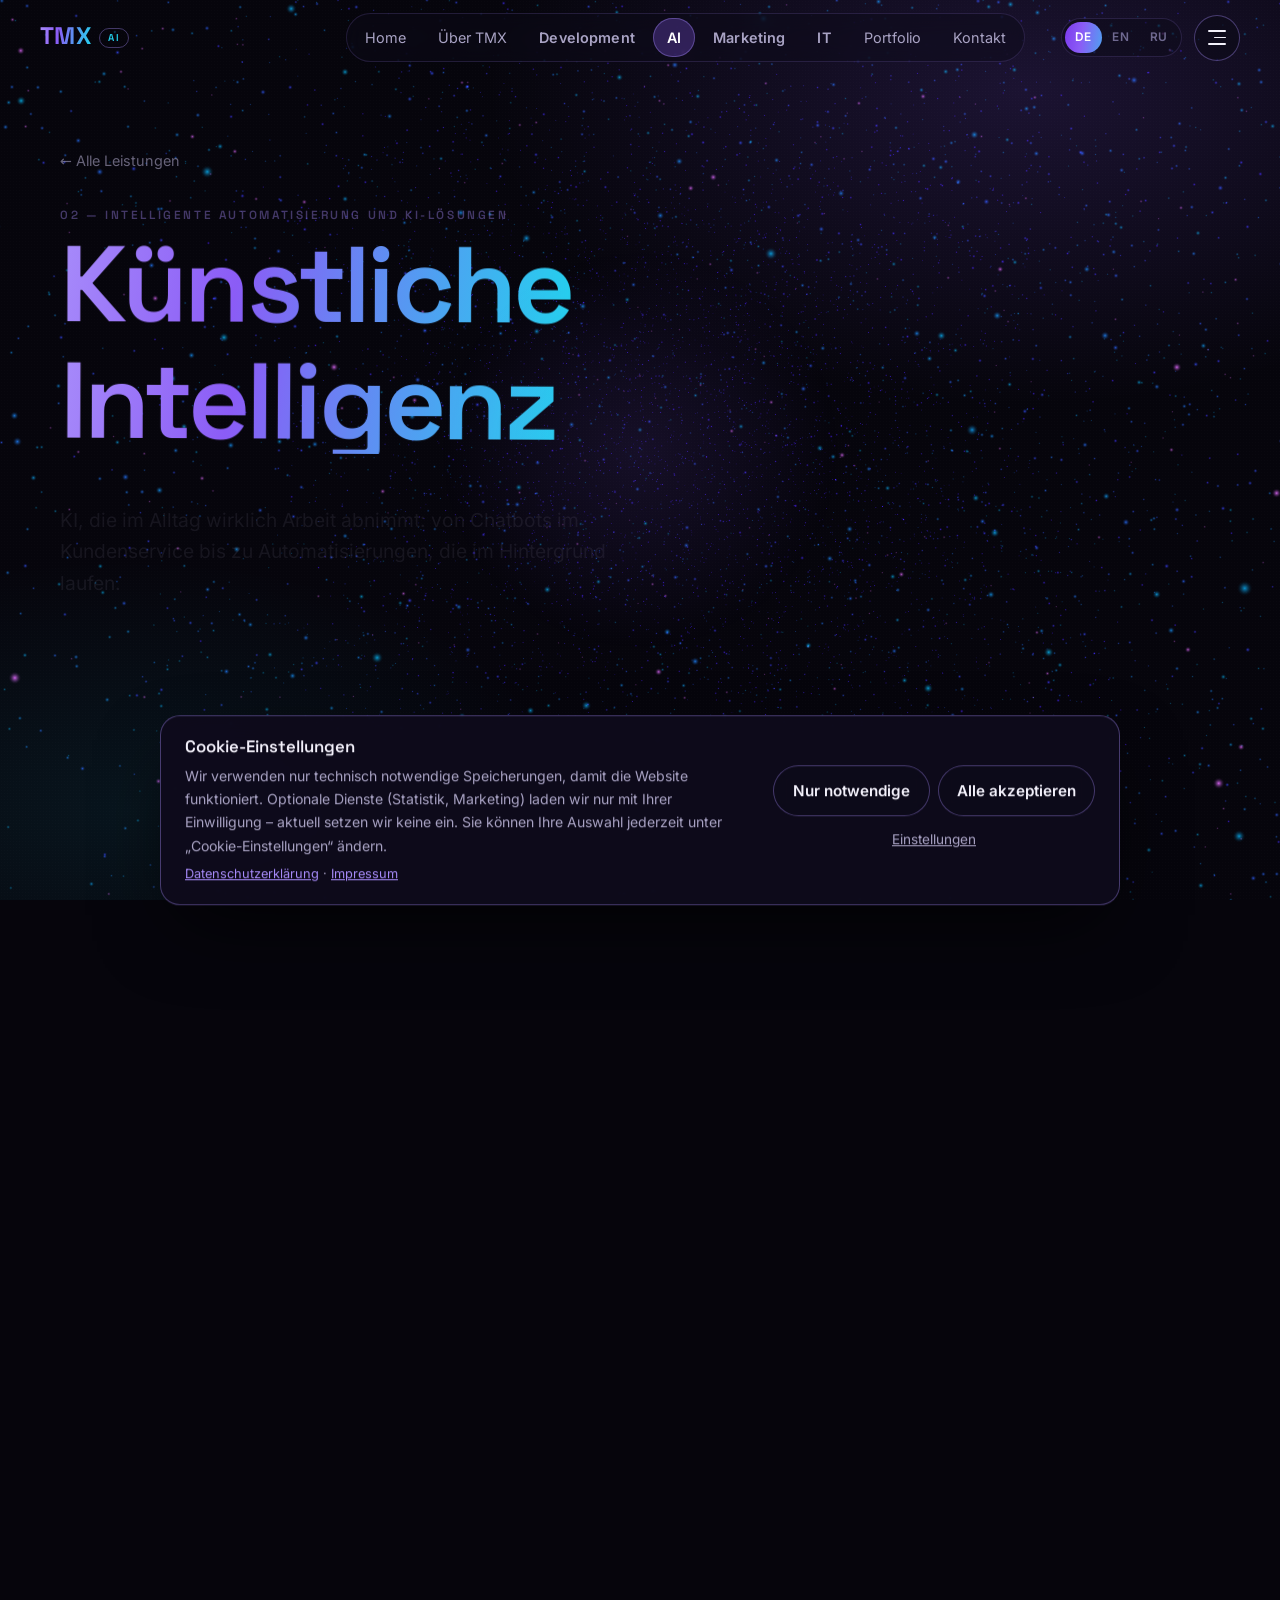
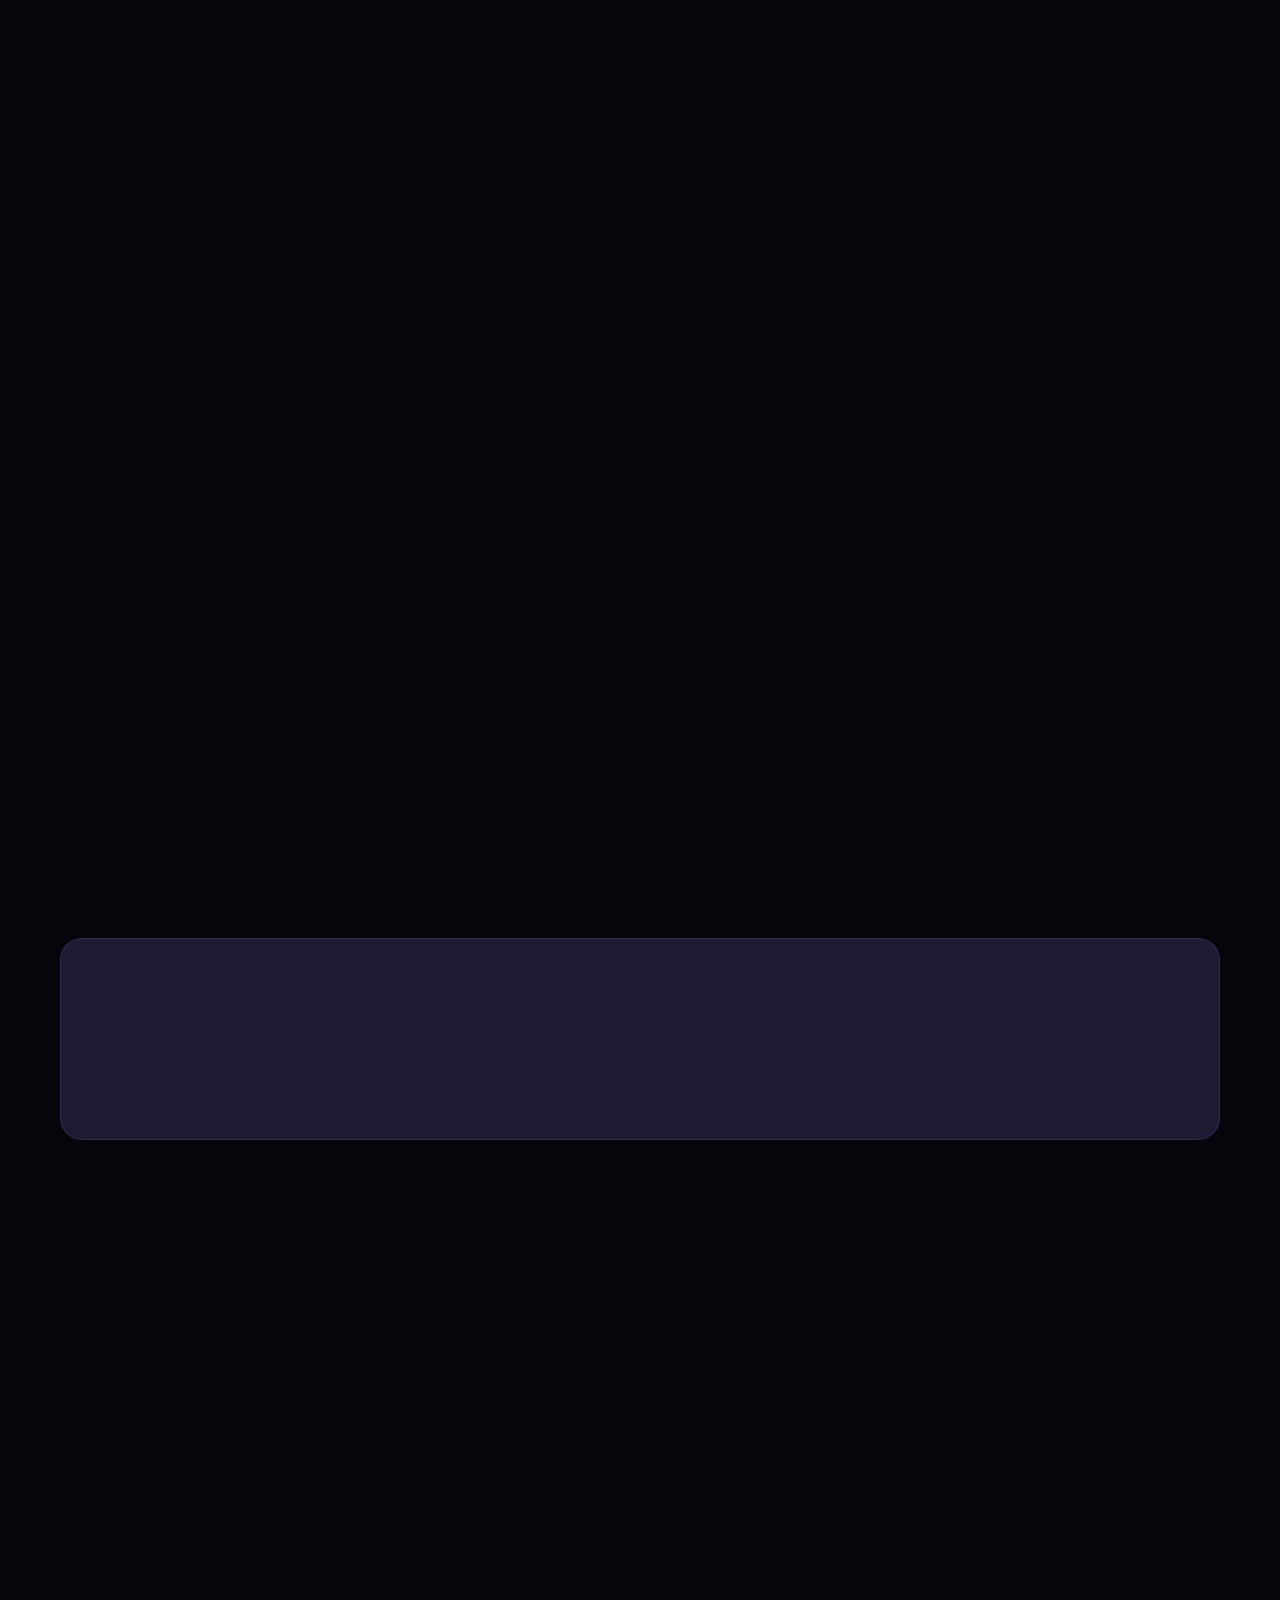
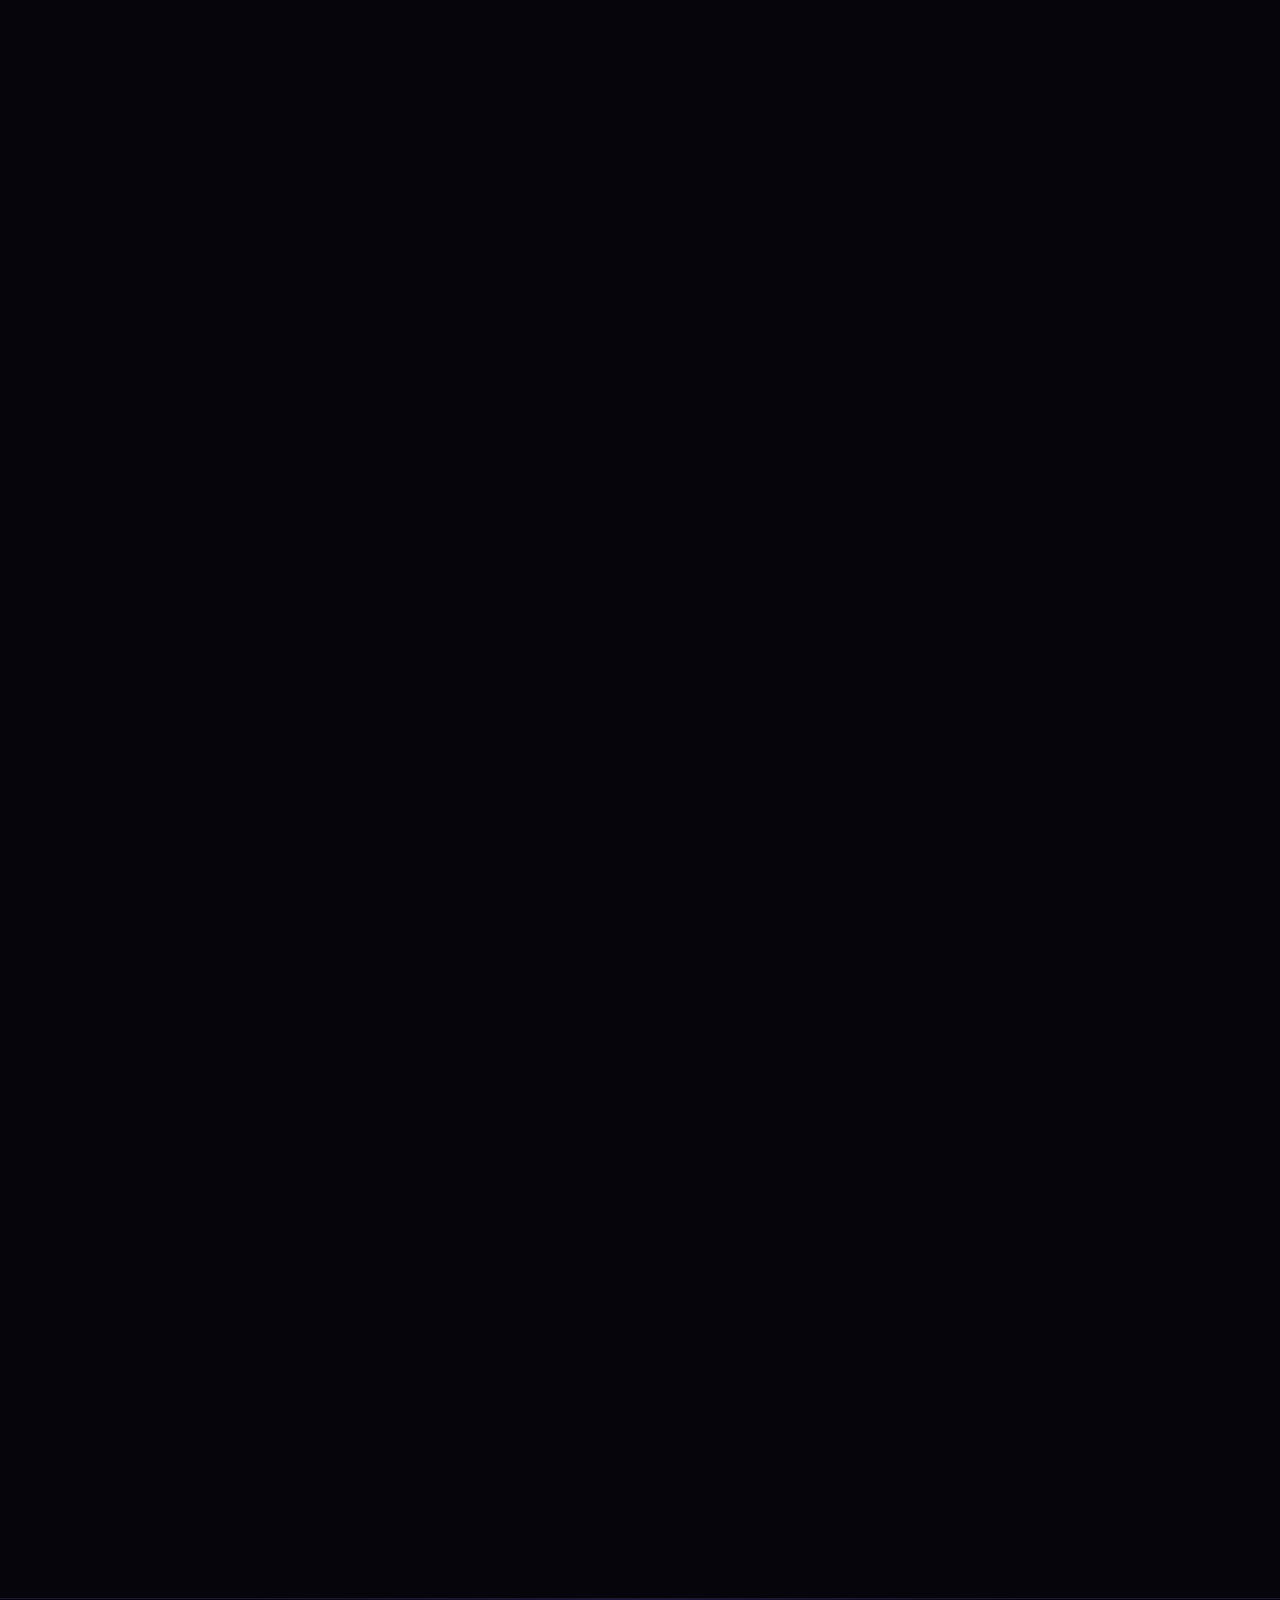
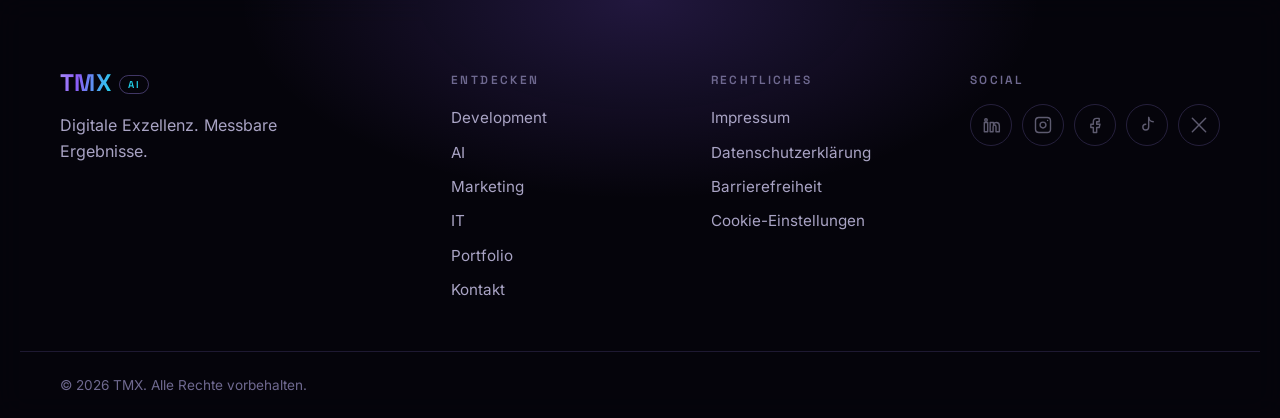
==== commit a94f3d05: "Update site content Co-Authored-By: Claude Opus 5.5 (1M context) <noreply@anthropic.com>" ====
--- a/ai.html
+++ b/ai.html
@@ -23,7 +23,7 @@
   <script src="assets/js/main.js" type="module"></script>
 </head>
 <body data-page="ai">
-  <div class="preloader" id="preloader" aria-hidden="true"><div class="preloader__mark"><span>TMX</span><span>AI</span></div><div class="preloader__bar"></div></div>
+  <div class="preloader" id="preloader" aria-hidden="true"><div class="pl"><div class="pl__glow"></div><div class="pl__orb"><i></i><i></i><i></i><b></b><b></b><b></b></div><div class="preloader__mark"><span>TMX</span><span>AI</span></div></div><div class="preloader__bar"></div></div>
   <canvas id="world" aria-hidden="true"></canvas>
   <div class="grain" aria-hidden="true"></div>
   <header class="site-header" id="site-header"></header>
--- a/assets/css/main.css
+++ b/assets/css/main.css
@@ -88,6 +88,33 @@
   background: var(--c-bg); transition: opacity .7s var(--ease), visibility .7s;
 }
 .preloader.is-done { opacity: 0; visibility: hidden; }
+.preloader.is-done .pl { transform: scale(1.35); filter: blur(6px); }
+/* Light CSS-only 3D: a gyroscope of three tilted rings with orbiting sparks.
+   Only transform/opacity animate, so it stays on the compositor and costs almost nothing. */
+.pl { position: relative; display: grid; place-items: center; width: min(340px, 78vw); aspect-ratio: 1; perspective: 900px; transition: transform .8s var(--ease), filter .8s var(--ease); }
+.pl > * { grid-area: 1 / 1; }
+.pl__glow { width: 70%; aspect-ratio: 1; border-radius: 50%; background: radial-gradient(circle, rgba(139,92,246,.45), rgba(34,211,238,.12) 45%, transparent 70%); filter: blur(18px); animation: plPulse 2.4s ease-in-out infinite; }
+.pl__orb { position: relative; width: 100%; height: 100%; transform-style: preserve-3d; animation: plSpin 9s linear infinite, plIn 1s var(--ease) both; }
+.pl__orb i { position: absolute; inset: 0; border-radius: 50%; border: 1.5px solid transparent; transform-style: preserve-3d;
+  background: linear-gradient(var(--c-bg), var(--c-bg)) padding-box, conic-gradient(from 0deg, transparent 0 20%, rgba(167,139,250,.9), rgba(34,211,238,.9), transparent 80%) border-box;
+  -webkit-mask: radial-gradient(farthest-side, transparent calc(100% - 2px), #000 calc(100% - 1.5px)); mask: radial-gradient(farthest-side, transparent calc(100% - 2px), #000 calc(100% - 1.5px)); }
+.pl__orb i:nth-child(1) { transform: rotateX(72deg); animation: plRing 3.2s linear infinite; --t: rotateX(72deg); }
+.pl__orb i:nth-child(2) { transform: rotateY(72deg); animation: plRing 4.4s linear infinite reverse; --t: rotateY(72deg); inset: 6%; }
+.pl__orb i:nth-child(3) { transform: rotateX(60deg) rotateY(-45deg); animation: plRing 5.6s linear infinite; --t: rotateX(60deg) rotateY(-45deg); inset: 12%; }
+.pl__orb b { position: absolute; inset: 4%; transform-style: preserve-3d; --t: rotateX(70deg); animation: plRing 3s linear infinite; }
+.pl__orb b::after { content: ''; position: absolute; left: -3px; top: 50%; width: 6px; height: 6px; margin-top: -3px; border-radius: 50%; background: var(--c-cyan); box-shadow: 0 0 12px 3px rgba(34,211,238,.7); }
+.pl__orb b:nth-of-type(2) { inset: 14%; --t: rotateY(65deg) rotateX(20deg); animation-duration: 4.2s; animation-direction: reverse; }
+.pl__orb b:nth-of-type(2)::after { background: var(--c-violet-2); box-shadow: 0 0 12px 3px rgba(167,139,250,.75); }
+.pl__orb b:nth-of-type(3) { inset: 20%; --t: rotateX(50deg) rotateY(-40deg); animation-duration: 5.4s; animation-delay: -2s; }
+.pl__orb b:nth-of-type(3)::after { background: var(--c-pink); box-shadow: 0 0 10px 2px rgba(240,171,252,.7); }
+.pl .preloader__mark { position: relative; z-index: 1; animation: plMark 1.1s var(--ease) .15s both; }
+.pl .preloader__mark span:first-child { background: linear-gradient(100deg, #fff 30%, #c4b5fd 45%, #67e8f9 55%, #fff 70%); background-size: 250% 100%; -webkit-background-clip: text; background-clip: text; color: transparent; animation: plShine 2.4s ease-in-out .6s infinite; }
+@keyframes plSpin { to { transform: rotateY(360deg) rotateX(20deg); } }
+@keyframes plIn { from { opacity: 0; scale: .6; } }
+@keyframes plRing { from { transform: var(--t) rotateZ(0); } to { transform: var(--t) rotateZ(360deg); } }
+@keyframes plPulse { 50% { opacity: .55; transform: scale(.88); } }
+@keyframes plMark { from { opacity: 0; letter-spacing: .4em; filter: blur(8px); } }
+@keyframes plShine { from { background-position: 100% 0; } to { background-position: -50% 0; } }
 .preloader__mark { font: 600 clamp(2rem, 6vw, 3.4rem)/1 var(--f-display); letter-spacing: .02em; display: flex; gap: .3em; align-items: baseline; }
 .preloader__mark span:last-child { font-size: .45em; padding: .25em .55em; border-radius: 99px; border: 1px solid var(--c-border-strong); color: var(--c-cyan); }
 .preloader__bar { position: absolute; bottom: 18vh; width: min(240px, 60vw); height: 2px; background: rgba(255,255,255,.08); overflow: hidden; border-radius: 2px; }
@@ -386,59 +413,15 @@
 .journey__label small { color: var(--c-faint); font-size: .78rem; }
 .journey__bar { position: absolute; left: 0; bottom: 0; width: 100%; height: 2px; }
 .journey__bar i { display: block; height: 100%; width: 0; background: var(--grad); }
-.is-auto .journey__step[aria-selected='true'] .journey__bar i { animation: jbar 4.8s linear forwards; }
+.is-auto .journey__step[aria-selected='true'] .journey__bar i { animation: jbar 9s linear forwards; }
 @keyframes jbar { to { width: 100%; } }
-.journey__stage { position: relative; display: grid; grid-template-rows: 1fr auto; overflow: hidden; border-radius: 22px; border: 1px solid var(--c-border-strong); background: radial-gradient(120% 90% at 70% 0%, rgba(139, 92, 246, .22), rgba(10, 8, 20, .9) 60%); min-height: 460px; }
-.journey__copy { padding: 0 28px 28px; animation: fadeUp .5s var(--ease); }
+.journey__stage { position: relative; display: grid; grid-template-rows: 1fr auto; min-width: 0; overflow: hidden; border-radius: 22px; border: 1px solid var(--c-border-strong); background: radial-gradient(120% 90% at 70% 0%, rgba(139, 92, 246, .22), rgba(10, 8, 20, .9) 60%); min-height: 460px; }
+.journey__copy { padding: 4px 28px 26px; animation: fadeUp .5s var(--ease); }
 .journey__tag { display: inline-block; padding: 4px 10px; border-radius: 99px; font-size: .72rem; font-weight: 600; color: var(--c-cyan); background: rgba(34, 211, 238, .1); }
 .journey__copy h3 { margin: 12px 0 8px; font: 600 1.6rem/1.2 var(--f-display); }
 .journey__copy p { margin: 0; color: var(--c-muted); max-width: 52ch; }
 .journey__example { margin: 18px 0 0; font-size: .82rem; color: var(--c-faint); }
 @keyframes fadeUp { from { opacity: 0; transform: translateY(14px); } }
-.jv { position: relative; display: grid; place-items: center; padding: 28px; min-height: 280px; animation: fadeUp .6s var(--ease); }
-.jv-card { width: min(320px, 100%); display: grid; gap: 12px; padding: 22px; border-radius: 18px; background: #f6f4fb; color: #1d1830; box-shadow: 0 30px 60px -20px rgba(0,0,0,.6); transform: rotate(-3deg); }
-.jv-check { display: flex; align-items: center; gap: 10px; color: #16a34a; }
-.jv-check i { height: 8px; border-radius: 8px; background: #e2ddef; }
-.jv-check .w0 { width: 70%; } .jv-check .w1 { width: 55%; } .jv-check .w2 { width: 40%; } .jv-check .w3 { width: 62%; }
-.jv-bubble { position: absolute; right: 14%; top: 18%; display: flex; gap: 5px; padding: 14px 16px; border-radius: 18px 18px 18px 4px; background: var(--grad-btn); }
-.jv-bubble i, .jv-msg--typing i { width: 7px; height: 7px; border-radius: 50%; background: #fff; animation: blink 1.2s infinite; }
-.jv-bubble i:nth-child(2), .jv-msg--typing i:nth-child(2) { animation-delay: .2s; } .jv-bubble i:nth-child(3), .jv-msg--typing i:nth-child(3) { animation-delay: .4s; }
-@keyframes blink { 50% { opacity: .25; } }
-.jv--brand { gap: 20px; }
-.jv-logo { display: flex; align-items: center; gap: 14px; font: 700 3.4rem/1 var(--f-display); letter-spacing: .14em; }
-.jv-mark { width: 54px; height: 54px; border-radius: 50%; background: radial-gradient(circle at 35% 35%, #fde68a, #f59e0b 45%, #7c2d12); box-shadow: 0 0 40px rgba(245, 158, 11, .6); }
-.jv-swatches { display: flex; gap: 10px; }
-.jv-swatches i { width: 54px; height: 54px; border-radius: 14px; animation: pop .5s var(--ease) both; }
-.jv-swatches i:nth-child(1) { background: #2b2235; } .jv-swatches i:nth-child(2) { background: #f5d77a; animation-delay: .08s; } .jv-swatches i:nth-child(3) { background: #f1e6d2; animation-delay: .16s; } .jv-swatches i:nth-child(4) { background: #a0896c; animation-delay: .24s; }
-@keyframes pop { from { transform: scale(0); } }
-.jv-type { display: flex; align-items: baseline; gap: 12px; color: var(--c-muted); }
-.jv-type b { font: 600 2.2rem/1 var(--f-display); color: var(--c-text); }
-.jv-browser { width: min(380px, 100%); border-radius: 14px; overflow: hidden; background: #faf8f5; box-shadow: 0 30px 60px -20px rgba(0,0,0,.6); transform: perspective(900px) rotateY(-10deg) rotateX(4deg); }
-.jv-bar { display: flex; gap: 5px; padding: 8px 10px; background: #eee8df; }
-.jv-bar i { width: 8px; height: 8px; border-radius: 50%; background: #d4c8b6; }
-.jv-hero { display: grid; gap: 8px; margin: 12px; padding: 20px; border-radius: 12px; background: linear-gradient(120deg, #2b2235, #4a2f5c); }
-.jv-hero span { height: 10px; border-radius: 6px; background: rgba(255,255,255,.85); width: 70%; }
-.jv-hero span:nth-child(2) { width: 45%; background: rgba(255,255,255,.4); }
-.jv-hero em { width: 80px; height: 22px; border-radius: 99px; background: #f5d77a; }
-.jv-grid { display: grid; grid-template-columns: repeat(3, 1fr); gap: 8px; margin: 0 12px 12px; }
-.jv-grid i { aspect-ratio: 1; border-radius: 10px; background: #efe9df; animation: pop .5s var(--ease) both; }
-.jv-grid i:nth-child(2) { animation-delay: .1s; } .jv-grid i:nth-child(3) { animation-delay: .2s; }
-.jv--auto { grid-template-columns: repeat(3, auto); gap: 48px; }
-.jv-node { position: relative; z-index: 1; width: 64px; height: 64px; border-radius: 18px; display: grid; place-items: center; background: var(--grad-btn); color: #fff; box-shadow: 0 0 40px rgba(139, 92, 246, .6); }
-.jv-wire { position: absolute; left: 20%; right: 20%; top: 50%; height: 2px; background: rgba(167, 139, 250, .35); }
-.jv-wire i { position: absolute; top: -3px; width: 8px; height: 8px; border-radius: 50%; background: var(--c-cyan); box-shadow: 0 0 10px var(--c-cyan); animation: wire 1.8s linear infinite; }
-.jv-wire i:nth-child(2) { animation-delay: .9s; }
-@keyframes wire { from { left: 0; } to { left: 100%; } }
-.jv--ai { display: flex; flex-direction: column; align-items: stretch; justify-content: center; gap: 10px; max-width: 380px; margin: 0 auto; width: 100%; }
-.jv-msg { align-self: flex-start; padding: 10px 14px; border-radius: 16px 16px 16px 4px; background: rgba(255,255,255,.08); border: 1px solid var(--c-border); font-size: .92rem; animation: fadeUp .5s var(--ease) both; }
-.jv-msg small { display: block; font-size: .65rem; font-weight: 700; color: var(--c-cyan); }
-.jv-msg--u { align-self: flex-end; border-radius: 16px 16px 4px 16px; background: var(--grad-btn); border: 0; }
-.jv-msg:nth-child(2) { animation-delay: .4s; } .jv-msg--typing { display: flex; gap: 5px; animation-delay: .8s; }
-.jv-bars { display: flex; align-items: flex-end; gap: 10px; height: 200px; width: min(380px, 100%); }
-.jv-bars i { --h: 50%; flex: 1; height: var(--h); border-radius: 8px 8px 3px 3px; background: linear-gradient(var(--c-cyan), var(--c-violet)); transform-origin: bottom; animation: grow .8s var(--ease) both; }
-.jv-bars i:nth-child(2) { animation-delay: .06s; } .jv-bars i:nth-child(3) { animation-delay: .12s; } .jv-bars i:nth-child(4) { animation-delay: .18s; } .jv-bars i:nth-child(5) { animation-delay: .24s; } .jv-bars i:nth-child(6) { animation-delay: .3s; } .jv-bars i:nth-child(7) { animation-delay: .36s; }
-@keyframes grow { from { transform: scaleY(0); } }
-.jv-badge { position: absolute; top: 24px; right: 24px; padding: 6px 12px; border-radius: 99px; background: rgba(74, 222, 128, .14); color: #86efac; font-size: .85rem; }
 
 /* ---------- Footer ---------- */
 .site-footer { position: relative; margin-top: 40px; border-top: 1px solid var(--c-border); background: rgba(6, 5, 12, .82); backdrop-filter: blur(14px); -webkit-backdrop-filter: blur(14px); overflow: hidden; }
@@ -552,3 +535,527 @@
   .consent { grid-template-columns: 1fr; padding: 18px; bottom: 10px; }
   .consent__actions { min-width: 0; }
 }
+
+/* ---------- Journey showcase (example client: Kaffee Müller → MORA) ---------- */
+.journey__box { align-items: start; }
+.journey__ex { position: absolute; top: 14px; left: 18px; z-index: 3; padding: 4px 10px; border-radius: 99px; font-size: .7rem; font-weight: 600; letter-spacing: .02em; color: #f4ead9; background: rgba(217, 101, 59, .22); border: 1px solid rgba(217, 101, 59, .45); }
+.journey__visual { padding: 50px 22px 18px; min-width: 0; animation: fadeUp .5s var(--ease); }
+.jx { color: var(--c-text); font-size: .9rem; min-width: 0; }
+.jx-hint { margin: 10px 0 0; font-size: .74rem; color: var(--c-faint); text-align: center; }
+.jx-link { background: none; border: 0; padding: 4px 0; color: var(--c-cyan); font: inherit; font-size: .82rem; font-weight: 600; cursor: pointer; }
+.jx-btn { display: inline-flex; align-items: center; justify-content: center; gap: 6px; border: 0; border-radius: 99px; padding: 9px 16px; font: 600 .82rem/1 var(--f-body, inherit); color: #fff; background: #d9653b; cursor: pointer; transition: transform .2s, background .2s; }
+.jx-btn:hover { background: #c4552d; transform: translateY(-1px); }
+.jx-btn:disabled { opacity: .7; cursor: default; transform: none; }
+.jx-chips { display: flex; flex-wrap: wrap; gap: 6px; }
+.jx-chip { border: 1px solid rgba(42, 29, 23, .18); background: #fff; color: #2a1d17; border-radius: 99px; padding: 6px 11px; font: inherit; font-size: .76rem; cursor: pointer; }
+.jx-chip[aria-pressed='true'] { background: #2a1d17; color: #f4ead9; border-color: #2a1d17; }
+.jx-kpi { display: grid; gap: 2px; padding: 12px 14px; border-radius: 14px; background: rgba(255,255,255,.05); border: 1px solid var(--c-border); }
+.jx-kpi b { font: 600 1.35rem/1.1 var(--f-display); }
+.jx-kpi small { color: var(--c-muted); font-size: .72rem; }
+
+/* client card */
+.jx-client { display: grid; grid-template-columns: auto 1fr; gap: 22px; align-items: center; margin: 0 0 20px; padding: 18px 22px; border-radius: 20px; border: 1px solid rgba(217, 101, 59, .35); background: linear-gradient(110deg, rgba(217, 101, 59, .12), rgba(139, 92, 246, .08)); }
+.jx-client small { color: #f0a27f; font-size: .72rem; font-weight: 700; text-transform: uppercase; letter-spacing: .12em; }
+.jx-client p { margin: 4px 0 0; color: var(--c-muted); }
+.jx-client p b { color: var(--c-text); }
+.jx-client__goal { color: var(--c-text) !important; font-weight: 600; }
+.jx-client__logos { display: flex; align-items: center; gap: 12px; }
+.jx-client__arrow { color: #d9653b; font-size: 1.4rem; animation: nudge 1.6s ease-in-out infinite; }
+@keyframes nudge { 50% { transform: translateX(5px); } }
+
+/* logos */
+.jx-logo { display: inline-flex; align-items: center; gap: 10px; }
+.jx-logo span { display: grid; line-height: 1.05; }
+.jx-logo--old { padding: 8px 14px; border-radius: 6px; background: #fff7e8; border: 3px double #8a5a33; }
+.jx-logo--old b { font: italic 700 1.3rem/1 Georgia, 'Times New Roman', serif; color: #b91c1c; text-shadow: 1px 1px 0 #f5c26b; }
+.jx-logo--old small { font: italic .7rem Georgia, serif; color: #6b3e1f; }
+.jx-logo--new { color: #f4ead9; }
+.jx-logo--new b { font: 700 1.5rem/1 var(--f-display); letter-spacing: .28em; color: #f4ead9; }
+.jx-logo--new small { font-size: .52rem; letter-spacing: .32em; color: #d9653b; font-weight: 700; }
+.jx-logo.is-sm { transform: scale(.82); transform-origin: left center; }
+.jx-logo--new.is-sm { padding: 8px 12px; border-radius: 10px; background: #2a1d17; }
+.jx-sun { color: inherit; flex: none; }
+
+/* coffee bag */
+.jx-bag { --bag: #d9653b; position: relative; width: 74px; aspect-ratio: 3 / 4; border-radius: 8px 8px 12px 12px; background: linear-gradient(100deg, rgba(255,255,255,.12), transparent 30%, rgba(0,0,0,.2)), var(--bag); display: grid; align-content: center; justify-items: center; gap: 4px; box-shadow: 0 14px 24px -12px rgba(0,0,0,.6); color: #f4ead9; flex: none; }
+.jx-bag__top { position: absolute; top: 0; left: 0; right: 0; height: 12%; border-radius: 8px 8px 0 0; background: repeating-linear-gradient(90deg, rgba(0,0,0,.25) 0 2px, transparent 2px 5px); }
+.jx-bag__label { display: grid; justify-items: center; gap: 2px; width: 74%; padding: 6px 4px; border-radius: 6px; background: #f4ead9; color: #2a1d17; }
+.jx-bag__label b { font: 700 .5rem/1 var(--f-display); letter-spacing: .2em; }
+.jx-bag em { font-style: normal; font-size: .46rem; font-weight: 600; text-align: center; padding: 0 4px; }
+.jx-bag.is-old { border-radius: 4px; background: repeating-linear-gradient(0deg, rgba(0,0,0,.05) 0 3px, transparent 3px 6px), var(--bag); }
+.jx-bag.is-old .jx-bag__label { background: #fff; border: 2px solid #b91c1c; border-radius: 50%; aspect-ratio: 1; width: 66%; align-content: center; }
+.jx-bag.is-old .jx-bag__label b { font: italic 700 .52rem/1.1 Georgia, serif; letter-spacing: 0; color: #b91c1c; text-align: center; }
+.jx-bag.is-old em { color: #fff7e8; font-family: Georgia, serif; }
+
+/* 01 strategy board */
+.jx--board { display: grid; grid-template-columns: repeat(3, 1fr); gap: 12px; }
+.jx-col { padding: 14px; border-radius: 16px; background: rgba(255,255,255,.04); border: 1px solid var(--c-border); animation: fadeUp .5s var(--ease) both; min-width: 0; }
+.jx-col:nth-child(2) { animation-delay: .15s; } .jx-col:nth-child(3) { animation-delay: .3s; }
+.jx-col h4 { margin: 0 0 10px; font: 600 .72rem/1 var(--f-display); text-transform: uppercase; letter-spacing: .14em; color: var(--c-faint); }
+.jx-col ul { list-style: none; margin: 0; padding: 0; display: grid; gap: 8px; }
+.jx-col li { display: flex; gap: 8px; align-items: flex-start; font-size: .82rem; line-height: 1.35; }
+.jx-col--now { border-color: rgba(251, 113, 133, .3); }
+.jx-x { color: #fb7185; font-size: .7rem; margin-top: 2px; }
+.jx-col--goal { border-color: rgba(74, 222, 128, .3); }
+.jx-col--goal svg { color: #4ade80; flex: none; margin-top: 2px; }
+.jx-persona { display: grid; gap: 8px; }
+.jx-persona.is-in { animation: fadeUp .4s var(--ease); }
+.jx-persona__top { display: flex; gap: 10px; align-items: center; }
+.jx-persona__top div { display: grid; }
+.jx-persona__top b { font-size: .88rem; }
+.jx-persona__top small { color: var(--c-muted); font-size: .7rem; }
+.jx-avatar { width: 38px; height: 38px; border-radius: 50%; display: grid; place-items: center; font-weight: 700; color: #fff; background: linear-gradient(135deg, #d9653b, #8b5cf6); flex: none; }
+.jx-persona q { font-size: .8rem; font-style: italic; color: var(--c-text); padding: 8px 10px; border-radius: 10px; background: rgba(139, 92, 246, .14); }
+.jx-plan { grid-column: 1 / -1; display: flex; flex-wrap: wrap; align-items: center; gap: 8px; padding: 12px 14px; border-radius: 16px; border: 1px dashed var(--c-border-strong); }
+.jx-plan b { margin-right: 4px; font-size: .78rem; color: var(--c-faint); text-transform: uppercase; letter-spacing: .12em; }
+.jx-plan span { display: inline-flex; align-items: center; gap: 6px; padding: 5px 10px 5px 5px; border-radius: 99px; background: rgba(255,255,255,.06); font-size: .78rem; animation: pop .4s var(--ease) both; }
+.jx-plan span i { width: 20px; height: 20px; display: grid; place-items: center; border-radius: 50%; font-style: normal; font-size: .66rem; font-weight: 700; background: var(--grad-btn); }
+.jx-plan span:nth-of-type(2) { animation-delay: .5s; } .jx-plan span:nth-of-type(3) { animation-delay: .6s; } .jx-plan span:nth-of-type(4) { animation-delay: .7s; } .jx-plan span:nth-of-type(5) { animation-delay: .8s; } .jx-plan span:nth-of-type(1) { animation-delay: .4s; }
+
+/* 02 brand compare */
+.jx-compare { --pos: 100%; position: relative; border-radius: 18px; overflow: hidden; cursor: ew-resize; touch-action: pan-y; user-select: none; -webkit-user-select: none; }
+.jx-layer--new { position: absolute; inset: 0; clip-path: inset(0 0 0 var(--pos)); }
+.jx-scene { display: grid; gap: 14px; justify-items: center; padding: 22px 16px 16px; background: radial-gradient(120% 80% at 50% 0%, #3a2a22, #1c1410); }
+.jx-scene.is-old { background: repeating-linear-gradient(45deg, #efe3cf 0 10px, #e8d9c0 10px 20px); }
+.jx-plate { min-height: 64px; display: grid; place-items: center; }
+.jx-items { display: flex; justify-content: center; align-items: flex-end; gap: clamp(10px, 4vw, 30px); width: 100%; }
+.jx-items figure { margin: 0; display: grid; justify-items: center; gap: 6px; }
+.jx-items figcaption { font-size: .64rem; color: rgba(244, 234, 217, .65); text-transform: uppercase; letter-spacing: .12em; }
+.is-old .jx-items figcaption { color: #6b3e1f; }
+.jx-cup { position: relative; width: 50px; height: 60px; border-radius: 4px 4px 14px 14px; background: #f4ead9; display: grid; place-items: center; box-shadow: 0 12px 20px -10px rgba(0,0,0,.6); }
+.jx-cup::before { content: ''; position: absolute; top: -6px; left: -3px; right: -3px; height: 8px; border-radius: 4px; background: #2a1d17; }
+.jx-cup.is-old { background: #fff; border: 2px solid #ddd; }
+.jx-cup.is-old::before { background: #fff; border: 2px solid #ddd; }
+.jx-cup.is-old b { font: italic 700 .5rem/1 Georgia, serif; color: #b91c1c; transform: rotate(-8deg); }
+.jx-store { position: relative; width: 104px; height: 88px; border-radius: 6px 6px 0 0; background: #2a1d17; display: grid; justify-items: center; overflow: hidden; box-shadow: 0 12px 20px -10px rgba(0,0,0,.6); }
+.jx-store__awn { position: absolute; top: 22px; left: -4px; right: -4px; height: 14px; background: repeating-linear-gradient(90deg, #d9653b 0 13px, #f4ead9 13px 26px); border-radius: 0 0 8px 8px; }
+.jx-store__sign { position: relative; margin-top: 5px; font: 700 .62rem/1 var(--f-display); letter-spacing: .3em; color: #f4ead9; }
+.jx-store__win { position: absolute; left: 10px; bottom: 0; width: 46px; height: 38px; background: linear-gradient(135deg, rgba(244,234,217,.5), rgba(244,234,217,.1)); border: 2px solid #d9653b; border-bottom: 0; }
+.jx-store__door { position: absolute; right: 12px; bottom: 0; width: 26px; height: 44px; background: #d9653b; border-radius: 3px 3px 0 0; }
+.jx-store.is-old { background: #c9b79c; border-radius: 0; }
+.jx-store.is-old .jx-store__awn { background: repeating-linear-gradient(90deg, #b91c1c 0 13px, #fff 13px 26px); border-radius: 0; }
+.jx-store.is-old .jx-store__sign { font: italic 700 .55rem/1 Georgia, serif; letter-spacing: 0; color: #b91c1c; background: #fff7e8; padding: 2px 4px; }
+.jx-store.is-old .jx-store__win { border-color: #6b3e1f; background: rgba(255,255,255,.35); }
+.jx-store.is-old .jx-store__door { background: #6b3e1f; }
+.jx-handle { position: absolute; top: 0; bottom: 0; left: var(--pos); width: 2px; margin-left: -1px; background: #fff; box-shadow: 0 0 12px rgba(0,0,0,.5); pointer-events: none; }
+.jx-handle span { position: absolute; top: 50%; left: 50%; width: 36px; height: 36px; margin: -18px; border-radius: 50%; display: grid; place-items: center; background: #fff; color: #2a1d17; font-size: .9rem; box-shadow: 0 6px 18px rgba(0,0,0,.4); }
+.jx-ba { position: absolute; top: 10px; padding: 3px 9px; border-radius: 99px; font-size: .66rem; font-weight: 700; text-transform: uppercase; letter-spacing: .1em; pointer-events: none; }
+.jx-ba--l { left: 10px; background: #fff7e8; color: #b91c1c; }
+.jx-ba--r { right: 10px; background: #d9653b; color: #fff; }
+.jx-compare:focus-visible { outline: 2px solid var(--c-cyan); outline-offset: 3px; }
+.jx-palette { display: flex; flex-wrap: wrap; align-items: center; justify-content: center; gap: 10px 14px; margin-top: 12px; }
+.jx-palette > b { width: 100%; text-align: center; font-size: .68rem; text-transform: uppercase; letter-spacing: .14em; color: var(--c-faint); }
+.jx-palette > span { display: flex; align-items: center; gap: 7px; animation: pop .4s var(--ease) both; }
+.jx-palette i { width: 26px; height: 26px; border-radius: 8px; background: var(--sw); border: 1px solid rgba(255,255,255,.15); }
+.jx-palette small { display: grid; font-size: .72rem; line-height: 1.15; }
+.jx-palette em { font-style: normal; color: var(--c-faint); font-size: .64rem; }
+.jx-font b { font: 700 1.3rem/1 var(--f-display); }
+
+/* 03 mini shop */
+.jx-browser { border-radius: 14px; overflow: hidden; background: #faf6ef; box-shadow: 0 30px 60px -24px rgba(0,0,0,.7); color: #2a1d17; }
+.jx-browser__bar { display: flex; align-items: center; gap: 5px; padding: 8px 10px; background: #ece4d7; }
+.jx-browser__bar i { width: 8px; height: 8px; border-radius: 50%; background: #d3c6b2; }
+.jx-browser__bar span { flex: 1; margin-left: 8px; padding: 3px 10px; border-radius: 99px; background: #fff; font-size: .66rem; color: #7a6a5c; }
+.jx-shop { display: grid; grid-template-rows: auto 1fr; height: 330px; }
+.jx-shop__nav { display: flex; align-items: center; justify-content: space-between; gap: 8px; padding: 8px 12px; border-bottom: 1px solid #ece4d7; background: #faf6ef; }
+.jx-shop__nav > div { display: flex; align-items: center; gap: 2px; }
+.jx-shop__nav button { background: none; border: 0; font: inherit; font-size: .76rem; color: #2a1d17; padding: 6px 8px; border-radius: 8px; cursor: pointer; }
+.jx-shop__nav button[aria-current='true'] { background: #2a1d17; color: #f4ead9; }
+.jx-shop__brand { display: flex !important; align-items: center; gap: 6px; color: #2a1d17 !important; background: none !important; }
+.jx-shop__brand b { font: 700 .85rem/1 var(--f-display); letter-spacing: .24em; }
+.jx-shop__cartbtn { position: relative; display: inline-flex !important; align-items: center; gap: 4px; }
+.jx-shop__count { min-width: 18px; height: 18px; display: grid; place-items: center; border-radius: 99px; background: #d9653b; color: #fff; font-size: .66rem; }
+.jx-shop__cartbtn.is-bump .jx-shop__count { animation: bump .4s var(--ease); }
+@keyframes bump { 50% { transform: scale(1.5); } }
+.jx-shop__view { overflow-y: auto; overscroll-behavior: contain; padding: 12px; display: grid; gap: 10px; align-content: start; animation: fadeUp .35s var(--ease); }
+.jx-shop__view h5 { margin: 0; font: 700 1.05rem/1.2 var(--f-display); }
+.jx-shop__view h6 { margin: 4px 0 0; font: 700 .72rem/1 var(--f-display); text-transform: uppercase; letter-spacing: .14em; color: #8a7766; }
+.jx-shop__view p { margin: 0; font-size: .78rem; color: #6b5a4c; }
+.jx-shop__hero { display: flex; align-items: center; justify-content: space-between; gap: 12px; padding: 16px; border-radius: 14px; background: linear-gradient(120deg, #2a1d17, #4a2e22); color: #f4ead9; }
+.jx-shop__hero > div { display: grid; gap: 8px; justify-items: start; }
+.jx-shop__hero p { color: rgba(244, 234, 217, .75); }
+.jx-shop__hero .jx-bag { transform: rotate(8deg); }
+.jx-grid { display: grid; grid-template-columns: repeat(2, 1fr); gap: 8px; }
+.jx-pcard { display: grid; justify-items: center; gap: 3px; padding: 12px 8px; border-radius: 12px; border: 1px solid #ece4d7; background: #fff; font: inherit; color: #2a1d17; cursor: pointer; transition: transform .2s, box-shadow .2s; }
+.jx-pcard:hover { transform: translateY(-2px); box-shadow: 0 10px 20px -12px rgba(42, 29, 23, .5); }
+.jx-pcard .jx-bag { width: 52px; margin-bottom: 4px; }
+.jx-pcard b { font-size: .78rem; }
+.jx-pcard small { font-size: .66rem; color: #8a7766; }
+.jx-pcard span { font-size: .78rem; font-weight: 700; color: #d9653b; }
+.jx-product { display: grid; grid-template-columns: auto 1fr; gap: 14px; align-items: start; }
+.jx-product .jx-bag { width: 96px; }
+.jx-product > div { display: grid; gap: 6px; justify-items: start; }
+.jx-product small { color: #8a7766; font-size: .72rem; }
+.jx-price { font: 700 1.1rem/1 var(--f-display); color: #d9653b; }
+.jx-lbl { margin-top: 4px !important; font-size: .68rem !important; font-weight: 700; text-transform: uppercase; letter-spacing: .1em; }
+.jx-shop .jx-link { color: #8a5a33; justify-self: start; }
+.jx-cart { list-style: none; margin: 0; padding: 0; display: grid; gap: 8px; }
+.jx-cart li { display: grid; grid-template-columns: auto 1fr auto auto; gap: 10px; align-items: center; padding: 8px 10px; border-radius: 10px; background: #fff; border: 1px solid #ece4d7; font-size: .76rem; }
+.jx-cart li > div { display: grid; }
+.jx-cart small { color: #8a7766; font-size: .66rem; }
+.jx-dot { width: 22px; height: 28px; border-radius: 4px; background: var(--bag); }
+.jx-qty { display: inline-flex; align-items: center; gap: 6px; }
+.jx-qty button { width: 22px; height: 22px; border-radius: 50%; border: 1px solid #ddd2c2; background: #faf6ef; cursor: pointer; font: inherit; color: #2a1d17; line-height: 1; }
+.jx-sum { display: grid; grid-template-columns: 1fr auto; gap: 4px 10px; margin: 4px 0; font-size: .78rem; }
+.jx-sum dt { color: #8a7766; } .jx-sum dd { margin: 0; text-align: right; }
+.jx-empty { padding: 30px 0; text-align: center; }
+.jx-thanks { display: grid; justify-items: center; gap: 8px; padding: 24px 10px; text-align: center; }
+.jx-thanks__ok { width: 56px; height: 56px; border-radius: 50%; display: grid; place-items: center; background: #4ade80; color: #0b3b1e; animation: pop .5s var(--ease); }
+
+/* 04 automation */
+.jx--auto { display: grid; grid-template-columns: 1.4fr 1fr; gap: 16px; align-items: start; }
+.jx-flow { list-style: none; margin: 0; padding: 0; display: grid; gap: 6px; position: relative; }
+.jx-flow__n { display: grid; grid-template-columns: 30px 1fr; gap: 10px; align-items: center; padding: 8px 10px; border-radius: 12px; border: 1px solid var(--c-border); background: rgba(255,255,255,.03); opacity: .45; transition: opacity .3s, border-color .3s, background .3s, transform .3s; }
+.jx-flow__n > div { display: grid; min-width: 0; }
+.jx-flow__n b { font-size: .82rem; }
+.jx-flow__n small { color: var(--c-muted); font-size: .7rem; white-space: nowrap; overflow: hidden; text-overflow: ellipsis; }
+.jx-flow__ic { width: 30px; height: 30px; border-radius: 50%; display: grid; place-items: center; font-size: .72rem; font-weight: 700; background: rgba(255,255,255,.06); }
+.jx-flow__n.is-on { opacity: 1; border-color: rgba(74, 222, 128, .45); background: rgba(74, 222, 128, .08); transform: translateX(4px); }
+.jx-flow__n.is-on .jx-flow__ic { background: #4ade80; color: #0b3b1e; }
+.jx-auto__side { display: grid; gap: 10px; }
+.jx-auto__side .jx-hint { text-align: left; margin: 0; }
+
+/* 05 AI chat */
+.jx--ai { display: grid; gap: 12px; }
+.jx-chat { border-radius: 16px; overflow: hidden; background: #faf6ef; color: #2a1d17; box-shadow: 0 24px 50px -24px rgba(0,0,0,.7); }
+.jx-chat__head { display: flex; align-items: center; gap: 8px; padding: 10px 14px; background: #2a1d17; color: #f4ead9; }
+.jx-chat__head b { font-size: .86rem; }
+.jx-aitag { margin-left: auto; padding: 2px 8px; border-radius: 99px; font-size: .64rem; font-weight: 700; background: rgba(34, 211, 238, .18); color: #67e8f9; }
+.jx-chat__log { height: 200px; overflow-y: auto; overscroll-behavior: contain; display: flex; flex-direction: column; gap: 8px; padding: 12px; }
+.jx-msg { max-width: 84%; padding: 8px 12px; border-radius: 14px 14px 14px 4px; background: #fff; border: 1px solid #ece4d7; font-size: .8rem; line-height: 1.4; animation: fadeUp .3s var(--ease); }
+.jx-msg small { display: block; font-size: .6rem; font-weight: 700; color: #0e7490; margin-bottom: 2px; }
+.jx-msg.is-user { align-self: flex-end; border-radius: 14px 14px 4px 14px; background: #d9653b; color: #fff; border: 0; }
+.jx-msg.is-typing { display: flex; gap: 4px; }
+.jx-msg.is-typing i { width: 6px; height: 6px; border-radius: 50%; background: #b8a593; animation: blink 1.2s infinite; }
+.jx-msg.is-typing i:nth-child(2) { animation-delay: .2s; } .jx-msg.is-typing i:nth-child(3) { animation-delay: .4s; }
+.jx-msg__prod { display: flex; align-items: center; gap: 10px; margin-top: 8px; padding: 8px; border-radius: 10px; background: #faf6ef; }
+.jx-msg__prod .jx-bag { width: 36px; }
+.jx-msg__prod div { display: grid; }
+.jx-chips--q { padding: 0 12px 12px; }
+.jx-chips--q .jx-chip:disabled { opacity: .5; }
+.jx-stats { display: grid; grid-template-columns: repeat(3, 1fr); gap: 8px; }
+.jx-stats div { display: grid; padding: 10px; border-radius: 12px; background: rgba(255,255,255,.04); border: 1px solid var(--c-border); text-align: center; }
+.jx-stats b { font: 600 1.15rem/1.1 var(--f-display); color: var(--c-cyan); }
+.jx-stats small { font-size: .66rem; color: var(--c-muted); }
+
+/* 06 growth */
+.jx--growth { display: grid; grid-template-columns: 200px 1fr; gap: 16px; align-items: start; }
+.jx-ad { border-radius: 14px; overflow: hidden; background: #fff; color: #111; box-shadow: 0 24px 50px -24px rgba(0,0,0,.7); }
+.jx-ad__head { display: flex; align-items: center; gap: 8px; padding: 8px 10px; }
+.jx-ad__head div { display: grid; line-height: 1.15; }
+.jx-ad__head b { font-size: .72rem; } .jx-ad__head small { font-size: .6rem; color: #777; }
+.jx-ad__av { width: 26px; height: 26px; border-radius: 50%; display: grid; place-items: center; background: #2a1d17; color: #f4ead9; }
+.jx-ad__img { display: grid; justify-items: center; gap: 10px; padding: 18px 12px; background: radial-gradient(circle at 50% 30%, #f4ead9, #e7d3b8); }
+.jx-ad__img .jx-bag { animation: float 3s ease-in-out infinite; }
+.jx-ad__img p { margin: 0; font: 700 .85rem/1.2 var(--f-display); text-align: center; color: #2a1d17; }
+@keyframes float { 50% { transform: translateY(-6px) rotate(-3deg); } }
+.jx-ad__cta { display: flex; justify-content: space-between; align-items: center; padding: 8px 10px; font-size: .68rem; background: #f3f3f3; }
+.jx-ad__cta b { color: #0064e0; }
+.jx-dash { display: grid; gap: 10px; min-width: 0; }
+.jx-month { display: grid; gap: 6px; font-size: .78rem; color: var(--c-muted); }
+.jx-month b { color: var(--c-text); }
+.jx-month input { width: 100%; accent-color: #d9653b; }
+.jx-kpis { display: grid; grid-template-columns: repeat(2, 1fr); gap: 8px; }
+.jx-kpis .jx-kpi b { font-size: 1.1rem; }
+.jx-bars { display: flex; align-items: flex-end; gap: 8px; height: 90px; }
+.jx-bar { flex: 1; height: 100%; display: grid; grid-template-rows: 1fr auto; justify-items: center; gap: 4px; }
+.jx-bar i { align-self: end; width: 100%; height: var(--h); border-radius: 6px 6px 2px 2px; background: rgba(255,255,255,.08); transition: background .4s; }
+.jx-bar.is-on i { background: linear-gradient(#f0a27f, #d9653b); }
+.jx-bar small { font-size: .62rem; color: var(--c-faint); }
+
+@media (max-width: 760px) {
+  .jx-client { grid-template-columns: 1fr; gap: 12px; padding: 16px; }
+  .journey__visual { padding: 46px 14px 14px; }
+  .jx--board { grid-template-columns: 1fr; }
+  .jx--auto, .jx--growth { grid-template-columns: 1fr; }
+  .jx--growth .jx-ad { max-width: 240px; justify-self: center; width: 100%; }
+  .jx-store { width: 84px; height: 76px; }
+  .jx-scene .jx-bag { width: 60px; }
+  .jx-logo--new b { font-size: 1.25rem; }
+  .jx-logo--old b { font-size: 1.1rem; }
+  .jx-plate .jx-logo { transform: scale(.85); }
+}
+
+/* ---------- Portfolio live covers ---------- */
+.sc { position: relative; aspect-ratio: 16 / 11; overflow: hidden; width: 100%; contain: inline-size; font-size: 11px; line-height: 1.3; }
+.sc img { display: block; }
+.sc-toast { position: absolute; left: 50%; bottom: 10px; translate: -50% 0; padding: 6px 10px; border-radius: 99px; background: rgba(17, 17, 17, .88); color: #fff; font-size: .95em; white-space: nowrap; opacity: 0; pointer-events: none; }
+.sc-toast.is-in { animation: scToast 2s var(--ease); }
+@keyframes scToast { 0% { opacity: 0; transform: translateY(10px); } 15%, 80% { opacity: 1; transform: none; } 100% { opacity: 0; } }
+/* shop */
+.sc-shop { background: #f4f3ef; color: #111; display: grid; grid-template-rows: auto 1fr auto; }
+.sc-shop__nav { display: flex; align-items: center; gap: 10px; padding: 7px 10px; background: #fff; }
+.sc-shop__nav b { font: 800 1.1em/1 var(--f-display); letter-spacing: .2em; }
+.sc-shop__nav span { color: #777; }
+.sc-shop__cart { margin-left: auto; color: #111 !important; font-weight: 600; }
+.sc-shop__cart i { display: inline-grid; place-items: center; min-width: 16px; height: 16px; border-radius: 99px; background: #ff4d2e; color: #fff; font-style: normal; font-size: .85em; }
+.sc-shop__hero { position: relative; overflow: hidden; background: #e9e6df; }
+.sc-shop__heroimg { position: absolute; inset: 0; width: 100%; height: 100%; object-fit: cover; opacity: 0; transform: scale(1.08); transition: opacity .8s, transform 2.4s var(--ease); }
+.sc-shop__heroimg.is-on { opacity: 1; transform: scale(1); }
+.sc-shop__copy { position: absolute; left: 10px; bottom: 10px; display: grid; gap: 2px; padding: 8px 10px; border-radius: 10px; background: rgba(255,255,255,.88); backdrop-filter: blur(6px); }
+.sc-shop__copy small { color: #ff4d2e; font-weight: 700; text-transform: uppercase; letter-spacing: .1em; font-size: .8em; }
+.sc-shop__copy b { font: 700 1.25em/1.1 var(--f-display); }
+.sc-shop__strip { display: flex; gap: 6px; padding: 6px; width: max-content; background: #fff; }
+.is-run .sc-shop__strip { animation: scStrip 18s linear infinite; }
+@keyframes scStrip { to { transform: translateX(-50%); } }
+.sc-shop__card { width: 74px; display: grid; gap: 1px; }
+.sc-shop__card img { width: 74px; height: 46px; object-fit: cover; border-radius: 6px; background: #eee; }
+.sc-shop__card small { font-size: .85em; color: #555; }
+.sc-shop__card b { font-size: .9em; }
+.sc-shop .sc-toast { bottom: auto; top: 38px; }
+/* crm */
+.sc-crm { background: #0f1424; color: #e7ecf7; display: grid; grid-template-rows: auto 1fr; }
+.sc-crm__top { display: flex; align-items: center; gap: 14px; padding: 8px 10px; border-bottom: 1px solid rgba(255,255,255,.08); }
+.sc-crm__logo { color: #7dd3fc; margin-right: auto; font-size: 1.05em; }
+.sc-crm__kpi { display: grid; text-align: right; }
+.sc-crm__kpi small { color: #8b95ad; font-size: .82em; }
+.sc-crm__kpi b { font: 700 1.15em/1.1 var(--f-display); }
+.sc-crm__board { display: grid; grid-template-columns: repeat(3, 1fr); gap: 6px; padding: 8px; }
+.sc-crm__col { display: flex; flex-direction: column; gap: 5px; padding: 6px; border-radius: 8px; background: rgba(255,255,255,.04); min-width: 0; }
+.sc-crm__col > small { color: #8b95ad; text-transform: uppercase; letter-spacing: .08em; font-size: .8em; font-weight: 700; }
+.sc-crm__col:last-child > small { color: #4ade80; }
+.sc-crm__card { display: flex; gap: 6px; align-items: center; padding: 5px; border-radius: 7px; background: #182038; border: 1px solid rgba(255,255,255,.06); min-width: 0; }
+.sc-crm__card div { display: grid; min-width: 0; }
+.sc-crm__card b { font-size: .9em; white-space: nowrap; overflow: hidden; text-overflow: ellipsis; }
+.sc-crm__card small { color: #8b95ad; font-size: .85em; }
+.sc-crm__card.is-move { animation: scMove .6s var(--ease); }
+.sc-crm__card.is-won { border-color: rgba(74, 222, 128, .5); background: rgba(74, 222, 128, .1); }
+@keyframes scMove { from { opacity: 0; transform: translateX(-24px) scale(.95); } }
+.sc-av { width: 20px; height: 20px; border-radius: 50%; object-fit: cover; flex: none; background: #2a3354; }
+.sc-toast--crm { background: rgba(125, 211, 252, .95); color: #0f1424; font-weight: 600; }
+/* ai */
+.sc-ai { background: linear-gradient(140deg, #f7f5ff, #eef6ff); color: #1d1830; display: grid; grid-template-rows: auto 1fr auto; }
+.sc-ai__top { display: flex; align-items: center; gap: 8px; padding: 7px 10px; background: #fff; border-bottom: 1px solid #ebe8f5; }
+.sc-ai__top b { font: 700 1.1em/1 var(--f-display); color: #6d28d9; }
+.sc-ai__tag { padding: 1px 7px; border-radius: 99px; background: #ede9fe; color: #6d28d9; font-weight: 700; font-size: .8em; }
+.sc-ai__grid { display: grid; grid-template-columns: .85fr 1fr; gap: 8px; padding: 8px; min-height: 0; }
+.sc-ai__doc { position: relative; overflow: hidden; display: flex; flex-direction: column; gap: 4px; padding: 9px; border-radius: 6px; background: #fff; box-shadow: 0 6px 18px -8px rgba(60, 40, 120, .35); }
+.sc-ai__doc b { font: 800 1.05em/1 var(--f-display); letter-spacing: .1em; }
+.sc-ai__doc small { color: #777; font-size: .8em; }
+.sc-ai__doc i { height: 4px; border-radius: 3px; background: #e7e4ef; }
+.sc-ai__doc em { margin-top: auto; align-self: flex-end; font-style: normal; font-weight: 700; }
+.sc-ai__beam { position: absolute; left: 0; right: 0; top: -20%; height: 18%; background: linear-gradient(transparent, rgba(139, 92, 246, .35), transparent); border-bottom: 2px solid #8b5cf6; opacity: 0; }
+.is-scan .sc-ai__beam { opacity: 1; animation: scBeam 1.4s ease-in-out infinite alternate; }
+@keyframes scBeam { to { top: 100%; } }
+.sc-ai__fields { list-style: none; margin: 0; padding: 0; display: grid; gap: 3px; align-content: start; }
+.sc-ai__fields li { display: grid; grid-template-columns: 1fr auto; gap: 0 6px; padding: 3px 7px; border-radius: 6px; background: #fff; opacity: .25; transform: translateX(8px); transition: opacity .35s, transform .35s var(--ease); }
+.sc-ai__fields li.is-on { opacity: 1; transform: none; }
+.sc-ai__fields small { color: #7a7490; font-size: .82em; }
+.sc-ai__fields b { grid-row: span 1; text-align: right; font-size: .9em; }
+.sc-ai__conf { grid-column: 1 / -1; height: 2px; border-radius: 2px; background: #eee; }
+.sc-ai__conf i { display: block; height: 100%; width: 0; border-radius: 2px; background: linear-gradient(90deg, #8b5cf6, #22d3ee); transition: width .5s var(--ease); }
+.sc-ai__status { padding: 6px 10px; font-weight: 600; color: #6d28d9; background: #fff; border-top: 1px solid #ebe8f5; }
+.is-done .sc-ai__status { color: #15803d; }
+.projects > li { min-width: 0; }
+
+/* ---------- Portfolio stage (10 projects, wave transitions) ---------- */
+.pf { position: relative; }
+.pf-stage { position: relative; height: 100vh; height: 100svh; overflow: hidden; display: grid; grid-template-rows: 1fr auto; padding: 88px 0 20px; }
+.pf-slides { position: relative; perspective: 1600px; }
+.pf-slide { position: absolute; inset: 0; display: grid; grid-template-columns: minmax(0, .8fr) minmax(0, 1.2fr); gap: 48px; align-items: center; width: min(1240px, calc(100% - 48px)); margin: 0 auto; visibility: hidden; opacity: 0; transition: transform .95s cubic-bezier(.7, 0, .2, 1), opacity .8s, filter .8s; }
+.pf-slide.is-active, .pf-slide.is-leaving { visibility: visible; }
+.pf-slide:not(.is-active):not(.is-leaving) { display: none; }
+.pf-slide.is-active { opacity: 1; transform: none; filter: none; }
+.pf-slide.from-left { transition: none; opacity: 0; transform: translateX(-70vw) rotateY(35deg) skewX(8deg); filter: blur(10px); }
+.pf-slide.from-right { transition: none; opacity: 0; transform: translateX(70vw) rotateY(-35deg) skewX(-8deg); filter: blur(10px); }
+.pf-slide.is-leaving.to-right { opacity: 0; transform: translateX(80vw) rotateY(-30deg) skewX(-10deg) scale(.9); filter: blur(12px); }
+.pf-slide.is-leaving.to-left { opacity: 0; transform: translateX(-80vw) rotateY(30deg) skewX(10deg) scale(.9); filter: blur(12px); }
+.pf-info { display: grid; gap: 14px; align-content: center; }
+.pf-num { font: 700 clamp(3rem, 7vw, 5.5rem)/.9 var(--f-display); background: var(--grad); -webkit-background-clip: text; background-clip: text; color: transparent; }
+.pf-num small { font-size: .3em; color: var(--c-faint); -webkit-text-fill-color: var(--c-faint); }
+.pf-cat { justify-self: start; padding: 5px 12px; border-radius: 99px; font-size: .74rem; font-weight: 600; color: var(--c-cyan); background: rgba(34, 211, 238, .1); }
+.pf-title { margin: 0; display: grid; gap: 4px; }
+.pf-title b { font: 700 clamp(2rem, 4vw, 3.2rem)/1 var(--f-display); }
+.pf-title span { font: 500 clamp(1.05rem, 1.6vw, 1.3rem)/1.3 var(--f-display); color: var(--c-muted); }
+.pf-text { margin: 0; color: var(--c-muted); max-width: 46ch; }
+.pf-device { position: relative; display: grid; place-items: center; min-width: 0; }
+.pf-controls { display: flex; align-items: center; justify-content: center; gap: 16px; position: relative; z-index: 2; }
+.pf-nav { width: 44px; height: 44px; border-radius: 50%; border: 1px solid var(--c-border-strong); background: var(--c-surface); color: var(--c-text); font-size: 1.1rem; cursor: pointer; }
+.pf-nav:hover { border-color: var(--c-violet-2); }
+.pf-dots { display: flex; gap: 8px; }
+.pf-dot { width: 9px; height: 9px; padding: 0; border-radius: 99px; border: 0; background: rgba(255,255,255,.2); cursor: pointer; transition: width .3s, background .3s; }
+.pf-dot[aria-current='true'] { width: 28px; background: var(--grad); }
+.pf-progress { position: absolute; left: 0; right: 0; top: 0; height: 2px; background: rgba(255,255,255,.05); }
+.pf-progress i { display: block; height: 100%; background: var(--grad); transform-origin: left; transition: transform .6s var(--ease); }
+.pf-hint { position: absolute; right: 24px; bottom: 26px; margin: 0; font-size: .75rem; color: var(--c-faint); }
+
+/* frames */
+.pf-browser { width: 100%; max-width: 680px; border-radius: 14px; overflow: hidden; background: #fff; box-shadow: 0 40px 90px -30px rgba(0,0,0,.85), 0 0 0 1px rgba(255,255,255,.08); }
+.pf-browser__bar { display: flex; align-items: center; gap: 6px; padding: 9px 12px; background: #eceaf2; }
+.pf-browser__bar i { width: 9px; height: 9px; border-radius: 50%; background: #d3cfdd; }
+.pf-browser__bar i:nth-child(1) { background: #ff5f57; } .pf-browser__bar i:nth-child(2) { background: #febc2e; } .pf-browser__bar i:nth-child(3) { background: #28c840; }
+.pf-browser__bar span { flex: 1; margin-left: 10px; padding: 4px 12px; border-radius: 99px; background: #fff; font-size: .72rem; color: #6b6780; }
+.pf-browser--dark .pf-browser__bar { background: #1b1f2e; } .pf-browser--dark .pf-browser__bar span { background: #0f1424; color: #8b95ad; }
+.pf-browser--cover .sc { font-size: clamp(11px, 1.15vw, 15px); }
+.pf-phone { position: relative; width: 250px; aspect-ratio: 9 / 19.5; padding: 10px; border-radius: 42px; background: #0b0b10; box-shadow: 0 40px 90px -30px rgba(0,0,0,.9), inset 0 0 0 2px #2b2b36; flex: none; }
+.pf-phone__notch { position: absolute; top: 18px; left: 50%; translate: -50% 0; width: 76px; height: 22px; border-radius: 99px; background: #000; z-index: 3; }
+.pf-phone__screen { position: relative; height: 100%; border-radius: 33px; overflow: hidden; background: #fff; color: #111; font-size: 12px; }
+.pf-phone--dark .pf-phone__screen { background: #000; color: #fff; }
+.pf-phone--sm { width: 210px; }
+.pf-dual { display: flex; align-items: center; justify-content: center; gap: 24px; width: 100%; }
+.pf-dual--phones .pf-phone--sm { margin-top: 80px; }
+.pf-toast { position: absolute; left: 50%; bottom: 14px; translate: -50% 0; max-width: 90%; padding: 8px 14px; border-radius: 12px; background: rgba(17,17,17,.9); color: #fff; font-size: .78rem; opacity: 0; pointer-events: none; text-align: center; }
+.pf-toast--light { background: #111; }
+.pf-toast.is-in { animation: scToast 2.2s var(--ease); }
+
+/* meta story + ads manager */
+.pf-story { position: absolute; inset: 0; background: #111; }
+.pf-story__img { position: absolute; inset: 0; width: 100%; height: 100%; object-fit: cover; opacity: 0; transform: scale(1.1); transition: opacity .6s, transform 2.6s linear; }
+.pf-story__img.is-on { opacity: 1; transform: scale(1); }
+.pf-story__bars { position: absolute; top: 42px; left: 10px; right: 10px; display: flex; gap: 4px; z-index: 2; }
+.pf-story__bars i { flex: 1; height: 2.5px; border-radius: 2px; background: rgba(255,255,255,.35); overflow: hidden; }
+.pf-story__bars b { display: block; height: 100%; width: 0; background: #fff; }
+.pf-story__bars i.is-done b { width: 100%; }
+.pf-story__bars i.is-run b { animation: storyBar 2.4s linear forwards; }
+@keyframes storyBar { to { width: 100%; } }
+.pf-story__head { position: absolute; top: 52px; left: 12px; display: flex; align-items: center; gap: 7px; color: #fff; z-index: 2; text-shadow: 0 1px 4px rgba(0,0,0,.5); }
+.pf-story__head small { opacity: .8; font-size: .85em; }
+.pf-story__av { width: 26px; height: 26px; border-radius: 50%; display: grid; place-items: center; background: linear-gradient(135deg, #f9a8d4, #fde68a); color: #7c2d12; font-weight: 800; border: 2px solid #fff; }
+.pf-story__cta { position: absolute; left: 0; right: 0; bottom: 18px; display: grid; justify-items: center; color: #fff; z-index: 2; animation: float 2s ease-in-out infinite; }
+.pf-story__cta b { padding: 8px 18px; border-radius: 99px; background: #fff; color: #111; }
+.pf-am { width: 300px; padding: 16px; border-radius: 16px; background: #fff; color: #1c1e21; box-shadow: 0 30px 70px -30px rgba(0,0,0,.8); font-size: 12px; }
+.pf-am__head { display: flex; align-items: center; gap: 8px; margin-bottom: 12px; }
+.pf-am__logo { width: 26px; height: 26px; border-radius: 8px; display: grid; place-items: center; background: #0866ff; color: #fff; font-weight: 800; }
+.pf-am__live { margin-left: auto; color: #1b9e4b; font-weight: 600; }
+.pf-am__grid { display: grid; grid-template-columns: 1fr 1fr; gap: 8px; }
+.pf-am__kpi { display: grid; padding: 10px; border-radius: 10px; background: #f2f4f7; }
+.pf-am__kpi small { color: #65676b; } .pf-am__kpi b { font: 700 1.25rem/1.2 var(--f-display); }
+.pf-am__chart { display: flex; align-items: flex-end; gap: 5px; height: 70px; margin-top: 12px; }
+.pf-am__chart i { flex: 1; height: var(--h); border-radius: 4px 4px 1px 1px; background: linear-gradient(#5b9dff, #0866ff); }
+
+/* restaurant */
+.pf-resto { position: relative; aspect-ratio: 16 / 10; color: #fff; overflow: hidden; background: #1a120c; }
+.pf-resto__bg { position: absolute; inset: 0; width: 100%; height: 100%; object-fit: cover; filter: brightness(.5); }
+.pf-resto__nav { position: relative; display: flex; align-items: center; gap: 16px; padding: 12px 18px; font-size: .78rem; }
+.pf-resto__nav b { margin-right: auto; font: italic 600 1.15rem/1 Georgia, serif; color: #f3d9a4; }
+.pf-resto__hero { position: relative; padding: 4% 18px 0; max-width: 58%; }
+.pf-resto__hero h4 { margin: 0 0 12px; font: 600 clamp(1rem, 2vw, 1.6rem)/1.15 Georgia, serif; }
+.pf-resto__dishes { display: flex; gap: 8px; }
+.pf-resto__dishes div { width: 33%; display: grid; gap: 2px; font-size: .68rem; }
+.pf-resto__dishes img { width: 100%; aspect-ratio: 1; object-fit: cover; border-radius: 8px; }
+.pf-resto__dishes b { color: #f3d9a4; }
+.pf-resto__book { position: absolute; right: 16px; bottom: 16px; width: 36%; display: grid; gap: 8px; padding: 12px; border-radius: 12px; background: rgba(255,255,255,.95); color: #2a1d17; font-size: .74rem; }
+.pf-pills { display: flex; flex-wrap: wrap; gap: 4px; }
+.pf-pills span { padding: 3px 8px; border-radius: 99px; border: 1px solid #e3d8c8; transition: background .3s, color .3s; }
+.pf-pills span.is-on { background: #8a1c1c; color: #fff; border-color: #8a1c1c; }
+.pf-resto .pf-toast { bottom: auto; top: 50px; }
+
+/* fitness app */
+.pf-fit { display: grid; gap: 12px; padding: 46px 14px 12px; height: 100%; align-content: start; background: radial-gradient(120% 60% at 50% 0%, #1c1c2b, #000); }
+.pf-fit__top { display: flex; gap: 8px; align-items: center; }
+.pf-fit__top div { display: grid; } .pf-fit__top small { color: #8e8e93; font-size: .8em; }
+.pf-fit__av { width: 32px; height: 32px; border-radius: 50%; object-fit: cover; background: #333; }
+.pf-rings { width: 62%; justify-self: center; transform: rotate(-90deg); }
+.pf-ring { stroke-dasharray: 100; stroke-dashoffset: 100; }
+.pf-rings.is-run .r1 { animation: ring1 1.6s var(--ease) forwards; } .pf-rings.is-run .r2 { animation: ring2 1.6s .15s var(--ease) forwards; } .pf-rings.is-run .r3 { animation: ring3 1.6s .3s var(--ease) forwards; }
+@keyframes ring1 { to { stroke-dashoffset: 18; } } @keyframes ring2 { to { stroke-dashoffset: 34; } } @keyframes ring3 { to { stroke-dashoffset: 9; } }
+.pf-fit__stats { display: grid; grid-template-columns: repeat(3, 1fr); text-align: center; }
+.pf-fit__stats div { display: grid; } .pf-fit__stats b { font: 700 1.1rem/1.1 var(--f-display); } .pf-fit__stats small { color: #8e8e93; font-size: .75em; }
+.pf-fit__stats div:nth-child(1) b { color: #ff2d55; } .pf-fit__stats div:nth-child(2) b { color: #a6ff00; } .pf-fit__stats div:nth-child(3) b { color: #00d6ff; }
+.pf-fit__list { list-style: none; margin: 0; padding: 0; display: grid; gap: 6px; }
+.pf-fit__list li { display: grid; grid-template-columns: auto 1fr auto; gap: 8px; align-items: center; padding: 8px; border-radius: 12px; background: #1c1c1e; }
+.pf-fit__list small { color: #8e8e93; }
+.pf-fit__ic { width: 28px; height: 28px; border-radius: 8px; display: grid; place-items: center; background: #2c2c2e; }
+.pf-fit__tabs { position: absolute; left: 0; right: 0; bottom: 0; display: flex; justify-content: space-around; padding: 10px 0 16px; background: rgba(28,28,30,.9); }
+.pf-fit__tabs i { width: 18px; height: 18px; border-radius: 6px; background: #48484a; } .pf-fit__tabs i.is-on { background: #a6ff00; }
+
+/* fashion */
+.pf-fash { position: relative; background: #fbfaf8; color: #141414; font-size: .78rem; }
+.pf-fash nav { display: flex; align-items: center; gap: 14px; padding: 10px 16px; border-bottom: 1px solid #eee; }
+.pf-fash nav b { font: 600 1rem/1 Georgia, serif; letter-spacing: .3em; }
+.pf-fash nav div { display: flex; gap: 12px; margin: 0 auto; color: #555; }
+.pf-fash__hero { position: relative; height: 140px; overflow: hidden; }
+.pf-fash__hero img { width: 100%; height: 100%; object-fit: cover; object-position: center 30%; }
+.pf-fash__hero div { position: absolute; left: 16px; bottom: 14px; color: #fff; text-shadow: 0 2px 10px rgba(0,0,0,.5); }
+.pf-fash__hero h4 { margin: 0; font: 400 1.6rem/1 Georgia, serif; }
+.pf-fash__grid { display: grid; grid-template-columns: repeat(4, 1fr); gap: 10px; padding: 12px 16px 16px; }
+.pf-fash__card { display: grid; gap: 2px; transition: transform .3s; }
+.pf-fash__card img { width: 100%; aspect-ratio: 3 / 4; object-fit: cover; background: #eee; transition: transform .5s; }
+.pf-fash__card.is-hover { transform: translateY(-4px); } .pf-fash__card.is-hover img { transform: scale(1.04); }
+.pf-fash__sizes { display: flex; gap: 3px; opacity: 0; transition: opacity .3s; } .pf-fash__card.is-hover .pf-fash__sizes { opacity: 1; }
+.pf-fash__sizes span { padding: 1px 5px; border: 1px solid #ccc; font-size: .85em; } .pf-fash__sizes span.is-on { background: #141414; color: #fff; }
+.pf-fash .pf-toast { bottom: auto; top: 50px; }
+
+/* BI */
+.pf-bi { display: grid; grid-template-columns: 48px 1fr; background: #0f1424; color: #e7ecf7; font-size: .76rem; min-height: 320px; }
+.pf-bi aside { display: grid; align-content: start; justify-items: center; gap: 14px; padding: 14px 0; background: #0b0f1c; color: #5f6b88; }
+.pf-bi aside b { color: #22d3ee; font-size: .7rem; writing-mode: vertical-rl; transform: rotate(180deg); }
+.pf-bi aside span.is-on { color: #22d3ee; }
+.pf-bi__main { display: grid; gap: 10px; padding: 14px; }
+.pf-bi__head { display: flex; justify-content: space-between; gap: 10px; align-items: baseline; flex-wrap: wrap; } .pf-bi__head small { color: #5f6b88; }
+.pf-bi__kpis { display: grid; grid-template-columns: repeat(4, 1fr); gap: 8px; }
+.pf-bi__kpi { display: grid; padding: 10px; border-radius: 10px; background: #182038; }
+.pf-bi__kpi small { color: #8b95ad; } .pf-bi__kpi b { font: 700 1.1rem/1.3 var(--f-display); } .pf-bi__kpi em { font-style: normal; color: #4ade80; font-size: .9em; }
+.pf-bi__row { display: grid; grid-template-columns: 1.6fr 1fr; gap: 10px; }
+.pf-bi__chart { width: 100%; height: 130px; padding: 8px; border-radius: 10px; background: #182038; }
+.pf-bi__line { stroke-dasharray: 100; stroke-dashoffset: 0; }
+.is-run .pf-bi__line { animation: draw 1.6s var(--ease) both; }
+.is-run .pf-bi__area { animation: fadeIn 1.6s both; }
+@keyframes fadeIn { from { opacity: 0; } }
+.pf-bi__share { list-style: none; margin: 0; padding: 10px; border-radius: 10px; background: #182038; display: grid; gap: 8px; align-content: center; }
+.pf-bi__share li { display: grid; grid-template-columns: 60px 1fr auto; gap: 8px; align-items: center; }
+.pf-bi__share span { height: 6px; border-radius: 6px; background: rgba(255,255,255,.06); overflow: hidden; }
+.pf-bi__share i { display: block; height: 100%; width: var(--w); background: linear-gradient(90deg, #8b5cf6, #22d3ee); }
+.is-run .pf-bi__share i { animation: barW 1.2s var(--ease) both; }
+@keyframes barW { from { width: 0; } }
+
+/* instagram */
+.pf-ig { height: 100%; overflow: hidden; padding-top: 44px; background: #fff; }
+.pf-ig__head { display: flex; align-items: center; gap: 8px; padding: 6px 10px; }
+.pf-ig__ring { padding: 2px; border-radius: 50%; background: linear-gradient(45deg, #feda75, #d62976, #4f5bd5); display: grid; }
+.pf-ig__ring img { border: 2px solid #fff; }
+.pf-ig__av { width: 26px; height: 26px; border-radius: 50%; object-fit: cover; background: #ddd; flex: none; }
+.pf-ig__photo { width: 100%; aspect-ratio: 1; object-fit: cover; background: #eee; }
+.pf-ig__actions { padding: 6px 10px; font-size: 1.1em; letter-spacing: 2px; }
+.pf-ig__cap { margin: 0; padding: 0 10px 6px; font-size: .92em; }
+.pf-ig__comments { list-style: none; margin: 0; padding: 0 10px; display: grid; gap: 6px; }
+.pf-ig__comments li { display: flex; gap: 6px; align-items: center; padding: 3px; border-radius: 8px; transition: background .4s; }
+.pf-ig__comments li p { margin: 0; font-size: .92em; }
+.pf-ig__comments li.is-new { background: #fff4d6; }
+.pf-dm { display: flex; flex-direction: column; gap: 8px; height: 100%; padding: 46px 10px 10px; background: #fff; }
+.pf-dm__head { display: flex; gap: 8px; align-items: center; padding-bottom: 8px; border-bottom: 1px solid #eee; }
+.pf-dm__user { align-self: flex-start; padding: 8px 12px; border-radius: 18px; background: #efefef; }
+.pf-dm__msg { align-self: flex-end; max-width: 88%; padding: 8px 12px; border-radius: 18px; background: linear-gradient(135deg, #7b3cff, #c13584); color: #fff; opacity: 0; }
+.pf-dm__msg small { display: block; font-size: .78em; opacity: .85; }
+.pf-dm__msg.is-in { animation: fadeUp .5s .6s var(--ease) both; opacity: 1; }
+.pf-dm__sent { align-self: flex-end; color: #1b9e4b; font-size: .8em; opacity: 0; }
+.pf-dm__sent.is-in { animation: fadeUp .4s 1s both; opacity: 1; }
+
+/* interior */
+.pf-home { position: relative; background: #f5f2ec; color: #222; font-size: .78rem; }
+.pf-home nav { display: flex; justify-content: space-between; padding: 10px 16px; }
+.pf-home nav b { letter-spacing: .3em; }
+.pf-home__room { position: relative; aspect-ratio: 16 / 8.5; overflow: hidden; }
+.pf-home__room > img { width: 100%; height: 100%; object-fit: cover; }
+.pf-spot { position: absolute; width: 18px; height: 18px; margin: -9px; border-radius: 50%; background: #fff; box-shadow: 0 0 0 0 rgba(255,255,255,.7); animation: ping 1.8s infinite; }
+.pf-spot.is-on { background: #222; box-shadow: 0 0 0 4px #fff; animation: none; }
+.pf-home__card { position: absolute; display: flex; gap: 8px; align-items: center; padding: 8px; border-radius: 12px; background: #fff; box-shadow: 0 14px 30px -12px rgba(0,0,0,.45); opacity: 0; }
+.pf-home__card.is-in { animation: fadeUp .45s var(--ease) both; opacity: 1; }
+.pf-home__card img { width: 48px; height: 48px; object-fit: cover; border-radius: 8px; }
+.pf-home__card div { display: grid; } .pf-home__card span { color: #fff; background: #222; padding: 3px 8px; border-radius: 99px; font-size: .85em; margin-top: 3px; }
+.pf-home__copy h4 { margin: 0; padding: 12px 16px 14px; font: 500 1.3rem/1.1 Georgia, serif; }
+
+@media (max-width: 900px) {
+  .pf-stage { padding: 74px 0 14px; }
+  .pf-slide { grid-template-columns: 1fr; gap: 14px; align-content: center; width: calc(100% - 32px); }
+  .pf-info { gap: 8px; }
+  .pf-num { font-size: 2.4rem; }
+  .pf-title b { font-size: 1.6rem; }
+  .pf-text { font-size: .86rem; display: -webkit-box; -webkit-line-clamp: 2; -webkit-box-orient: vertical; overflow: hidden; }
+  .pf-info .tags { display: none; }
+  .pf-device { max-height: 52svh; }
+  .pf-phone { width: 190px; } .pf-phone--sm { width: 160px; }
+  .pf-dual { gap: 10px; }
+  .pf-am { width: 170px; padding: 10px; font-size: 10px; } .pf-am__chart { height: 40px; }
+  .pf-dual--phones .pf-phone--sm { margin-top: 40px; }
+  .pf-hint { display: none; }
+  .pf-fash__hero { height: 90px; } .pf-fash__grid { gap: 6px; padding: 8px; }
+  .pf-bi__kpis { grid-template-columns: repeat(2, 1fr); } .pf-bi__row { grid-template-columns: 1fr; } .pf-bi__share { display: none; } .pf-bi { min-height: 0; }
+  .pf-resto__hero { max-width: 100%; } .pf-resto__book { display: none; }
+}
+@media (max-width: 900px) and (max-height: 760px) { .pf-phone { width: 160px; } .pf-text { display: none; } }
+@media (max-width: 900px) { .pf-resto__nav span { display: none; } .pf-fit__list li:nth-child(3) { display: none; } }
+.hero-tap { position: absolute; right: 12%; bottom: 16%; z-index: 2; padding: 7px 14px; border-radius: 99px; font-size: .78rem; color: var(--c-text); background: rgba(139, 92, 246, .16); border: 1px solid var(--c-border-strong); backdrop-filter: blur(8px); -webkit-backdrop-filter: blur(8px); pointer-events: none; animation: tapPulse 2.4s ease-in-out infinite; transition: opacity .6s; }
+.hero-tap.is-used { opacity: 0; }
+@keyframes tapPulse { 50% { box-shadow: 0 0 0 8px rgba(139, 92, 246, 0), 0 0 30px rgba(139, 92, 246, .35); transform: translateY(-3px); } }
+@media (max-width: 760px) { .hero-tap { right: 16px; bottom: auto; top: 96px; font-size: .7rem; } }
--- a/assets/css/demos.css
+++ b/assets/css/demos.css
@@ -45,9 +45,9 @@
 
 /* ---------- 3D carousel ---------- */
 .carousel-wrap { display: grid; gap: 18px; justify-items: center; }
-.carousel { --pw: 520px; --radius: 600px; position: relative; width: 100%; height: calc(var(--pw) * .68 + 60px); perspective: 1800px; cursor: grab; touch-action: pan-y; outline-offset: 8px; }
+.carousel { --pw: 520px; --radius: 600px; position: relative; width: 100%; height: calc(var(--pw) * .78 + 60px); perspective: 1800px; cursor: grab; touch-action: pan-y; outline-offset: 8px; }
 .carousel:active { cursor: grabbing; }
-.carousel__ring { --rot: 0deg; position: absolute; left: 50%; top: 30px; width: var(--pw); height: calc(var(--pw) * .62); margin-left: calc(var(--pw) / -2); transform-style: preserve-3d; transform: translateZ(calc(var(--radius) * -1)) rotateY(var(--rot)); transition: transform 1s var(--ease); }
+.carousel__ring { --rot: 0deg; position: absolute; left: 50%; top: 30px; width: var(--pw); height: calc(var(--pw) * .72); margin-left: calc(var(--pw) / -2); transform-style: preserve-3d; transform: translateZ(calc(var(--radius) * -1)) rotateY(var(--rot)); transition: transform 1s var(--ease); }
 .carousel__ring.is-drag { transition: none; }
 .carousel__panel { position: absolute; inset: 0; margin: 0; transform: rotateY(var(--a)) translateZ(var(--radius)); backface-visibility: hidden; -webkit-backface-visibility: hidden; transition: filter .6s, opacity .6s; filter: brightness(.45) saturate(.7); }
 .carousel__panel.is-active { filter: none; }
@@ -664,3 +664,160 @@
   .infra__node span:last-child { display: none; }
   .infra__icon { width: 42px; height: 42px; }
 }
+
+/* Real product photos */
+img.post__avatar { object-fit: cover; padding: 0; border: 2px solid #fff; box-shadow: 0 0 0 2px #dd2a7b; }
+.post__img, .ig__img, .ad__media { background: #1c1426; overflow: hidden; }
+.post__img img, .ig__img img, .ad__media img { position: absolute; inset: 0; width: 100%; height: 100%; object-fit: cover; display: block; }
+.ad__play { z-index: 1; }
+
+/* ---------- Mini websites in the 3D carousel ---------- */
+.ms { --bg: #fff; --fg: #141414; --ac: #ff4d2e; --mut: #f1efeb; position: relative; height: 100%; display: grid; grid-template-rows: auto auto 1fr; border-radius: 14px; overflow: hidden; background: var(--bg); color: var(--fg); font-size: clamp(10px, calc(var(--pw) / 46), 13px); line-height: 1.35; box-shadow: 0 30px 80px -20px rgba(0,0,0,.75), 0 0 0 1px rgba(255,255,255,.08); text-align: left; }
+.ms img { display: block; width: 100%; object-fit: cover; background: var(--mut); }
+.ms button { font: inherit; cursor: pointer; }
+.ms__bar { display: flex; align-items: center; gap: 4px; padding: .5em .8em; background: #ebe9ef; }
+.ms__bar i { width: .6em; height: .6em; border-radius: 50%; background: #d1ccd9; }
+.ms__bar span { flex: 1; margin-left: .6em; padding: .15em .8em; border-radius: 99px; background: #fff; font-size: .85em; color: #6b6780; }
+.ms__nav { display: flex; align-items: center; gap: 1em; padding: .7em 1em; border-bottom: 1px solid rgba(0,0,0,.06); background: var(--bg); }
+.ms__logo { font: 800 1.15em/1 var(--f-display); letter-spacing: .14em; white-space: nowrap; }
+.ms__links { display: flex; gap: 1em; margin: 0 auto; color: #777; }
+.ms__cart { white-space: nowrap; font-weight: 600; }
+.ms__count { display: inline-grid; place-items: center; min-width: 1.5em; height: 1.5em; padding: 0 .3em; border-radius: 99px; background: var(--ac); color: #fff; font-size: .85em; }
+.ms__count.is-bump { animation: bump .4s var(--ease); }
+.ms__scroll { overflow-y: auto; overscroll-behavior: contain; display: grid; gap: .9em; align-content: start; padding-bottom: 1em; scrollbar-width: thin; }
+.ms__scroll > h5, .ms__scroll > div > h5, .ms__quiz h5, .ms__book h5 { margin: .4em 1em 0; font: 700 1.1em/1.2 var(--f-display); }
+.ms__hero { position: relative; height: 13em; overflow: hidden; }
+.ms__hero img { height: 100%; }
+.ms__hero > div { position: absolute; left: 1.2em; bottom: 1.2em; right: 40%; display: grid; gap: .4em; justify-items: start; color: #fff; text-shadow: 0 2px 12px rgba(0,0,0,.45); }
+.ms__hero small { text-transform: uppercase; letter-spacing: .14em; font-weight: 700; font-size: .8em; }
+.ms__hero h4 { margin: 0; font: 800 1.9em/1.05 var(--f-display); }
+.ms__btn { display: inline-block; padding: .55em 1.1em; border: 0; border-radius: 99px; background: var(--ac); color: #fff; font-weight: 700; text-shadow: none; }
+.ms__btn--full { width: 100%; }
+.ms__grid { display: grid; grid-template-columns: repeat(4, 1fr); gap: .8em; padding: 0 1em; }
+.ms__grid--3 { grid-template-columns: repeat(3, 1fr); }
+.ms__card { display: grid; gap: .25em; align-content: start; }
+.ms__card img { aspect-ratio: 1; border-radius: .6em; }
+.ms__card b { font-size: .95em; } .ms__card > span { color: #666; }
+.ms__add { padding: .45em .6em; border: 0; border-radius: .5em; background: var(--fg); color: var(--bg); font-weight: 600; font-size: .85em; transition: transform .15s; }
+.ms__add:active { transform: scale(.95); }
+.ms__sizes { display: flex; flex-wrap: wrap; gap: .2em; }
+.ms__sizes button { padding: .1em .3em; border: 1px solid #ddd; border-radius: .3em; background: #fff; font-size: .78em; color: #333; }
+.ms__sizes button[aria-pressed='true'] { background: var(--fg); color: #fff; border-color: var(--fg); }
+.ms__banner { margin: 0 1em; padding: .8em; border-radius: .7em; background: var(--mut); text-align: center; font-weight: 600; }
+.ms__foot { margin-top: .4em; padding: 1em; background: #111; color: #999; font-size: .82em; }
+.ms__toast { position: absolute; left: 50%; bottom: 1em; translate: -50% 0; max-width: 90%; padding: .6em 1em; border-radius: .7em; background: rgba(17,17,17,.92); color: #fff; font-size: .9em; white-space: nowrap; overflow: hidden; text-overflow: ellipsis; opacity: 0; pointer-events: none; }
+.ms__toast.is-in { animation: scToast 2.2s var(--ease); }
+.ms__tabs, .ms__pills { display: flex; flex-wrap: wrap; gap: .4em; padding: 0 1em; }
+.ms__tabs button, .ms__pills button { padding: .35em .8em; border: 1px solid #ddd; border-radius: 99px; background: #fff; color: #333; }
+.ms__tabs button[aria-pressed='true'], .ms__pills button[aria-pressed='true'] { background: var(--fg); color: var(--bg); border-color: var(--fg); }
+.ms__tabs + .ms__grid { margin-top: .8em; }
+.ms__imgwrap { position: relative; }
+.ms__heart { position: absolute; top: .4em; right: .4em; width: 2em; height: 2em; border: 0; border-radius: 50%; background: rgba(255,255,255,.9); color: #c0392b; }
+/* maison */
+.ms--maison { --ac: #141414; --mut: #f4f1ec; }
+.ms--maison .ms__logo { font: 500 1.05em/1 Georgia, serif; letter-spacing: .3em; }
+.ms--maison .ms__hero h4 { font: 400 2em/1 Georgia, serif; }
+.ms--maison .ms__card img { aspect-ratio: 3 / 4; border-radius: 0; }
+/* lumi */
+.ms--lumi { --bg: #1b130e; --fg: #f3e6d0; --ac: #a3341f; --mut: #2a1d15; }
+.ms--lumi .ms__bar { background: #2a1d15; } .ms--lumi .ms__bar span { background: #1b130e; color: #a8927a; }
+.ms--lumi .ms__nav { border-color: rgba(255,255,255,.08); } .ms--lumi .ms__links { color: #a8927a; }
+.ms--lumi .ms__logo { font: italic 600 1.2em/1 Georgia, serif; letter-spacing: 0; color: #e7c27d; }
+.ms--lumi .ms__hero h4 { font: 600 1.9em/1.05 Georgia, serif; }
+.ms--lumi .ms__tabs button, .ms--lumi .ms__pills button { background: transparent; color: #f3e6d0; border-color: rgba(255,255,255,.2); }
+.ms--lumi .ms__tabs button[aria-pressed='true'], .ms--lumi .ms__pills button[aria-pressed='true'] { background: #e7c27d; color: #1b130e; border-color: #e7c27d; }
+.ms__menu { display: grid; gap: .6em; padding: .8em 1em 0; }
+.ms__dish { display: grid; grid-template-columns: 4.5em 1fr auto; gap: .8em; align-items: center; padding-bottom: .6em; border-bottom: 1px dashed rgba(255,255,255,.15); }
+.ms__dish img { aspect-ratio: 1; border-radius: 50%; }
+.ms__dish span { color: #e7c27d; font-weight: 700; }
+.ms__book { display: grid; gap: .6em; margin: .8em 1em 0; padding: 1em; border-radius: .8em; background: #2a1d15; }
+.ms__book h5 { margin: 0 !important; }
+.ms__book .ms__pills { padding: 0; }
+.ms__guests { display: flex; align-items: center; gap: .6em; }
+.ms__guests button { width: 1.9em; height: 1.9em; border-radius: 50%; border: 1px solid rgba(255,255,255,.25); background: transparent; color: #f3e6d0; }
+/* glow */
+.ms--glow { --bg: #fbf6f3; --fg: #3b2a2a; --ac: #c7826b; --mut: #f3e7e1; }
+.ms--glow .ms__logo { font: italic 600 1.2em/1 Georgia, serif; letter-spacing: 0; }
+.ms__quiz { display: grid; gap: .7em; }
+.ms__quiz > .ms__card--row { margin: 0 1em; }
+.ms__quizout { margin: 0 1em; padding: .4em; border-radius: .8em; background: #fff; border: 1px solid #efd9cf; }
+.ms__quizout.is-in { animation: fadeUp .4s var(--ease); }
+.ms__card--row { display: grid; grid-template-columns: 4em 1fr auto; gap: .8em; align-items: center; }
+.ms__card--row img { border-radius: .6em; }
+.ms__card--row > div { display: grid; }
+.ms__card--row .ms__add { width: 2.2em; height: 2.2em; border-radius: 50%; padding: 0; background: var(--ac); color: #fff; font-size: 1.1em; }
+/* nordhaus */
+.ms--nord { --bg: #f5f2ec; --fg: #222; --ac: #6b7d5b; --mut: #e9e4da; }
+.ms__room { position: relative; height: 15em; }
+.ms__room > img { height: 100%; }
+.ms__spot { position: absolute; width: 1.4em; height: 1.4em; margin: -.7em; border: 3px solid #fff; border-radius: 50%; background: rgba(0,0,0,.35); animation: ping 1.8s infinite; padding: 0; }
+.ms__pop { position: absolute; display: none; gap: .6em; align-items: center; padding: .5em; border-radius: .8em; background: #fff; box-shadow: 0 14px 30px -12px rgba(0,0,0,.45); }
+.ms__pop.is-in { display: flex; animation: fadeUp .35s var(--ease); }
+.ms__pop img { width: 3.6em; height: 3.6em; border-radius: .5em; }
+.ms__pop > div { display: grid; gap: .2em; justify-items: start; }
+.ms__roomhint { position: absolute; left: .8em; bottom: .8em; padding: .3em .7em; border-radius: 99px; background: rgba(255,255,255,.9); font-size: .8em; }
+.carousel__panel:not(.is-active) { cursor: pointer; }
+@media (max-width: 700px) {
+  .ms__links { display: none; }
+  .ms__nav { justify-content: space-between; }
+  .ms__grid { grid-template-columns: repeat(2, 1fr); }
+  .ms__hero > div { right: 1em; }
+}
+.shop__photo { display: block; width: 100%; height: 100%; object-fit: cover; }
+.shop__art { overflow: hidden; padding: 0 !important; }
+.shop__hero-art { overflow: hidden; border-radius: 12px; align-self: stretch; }
+.shop__line-art { overflow: hidden; border-radius: 6px; }
+
+/* ---------- App: step by step ---------- */
+.appx-grid { display: grid; grid-template-columns: auto 1fr; gap: 56px; align-items: center; }
+.appx-copy { display: grid; gap: 18px; }
+.appx-steps { list-style: none; margin: 0; padding: 0; display: flex; flex-wrap: wrap; gap: 8px; }
+.appx-step { display: inline-flex; align-items: center; gap: 8px; padding: 8px 14px 8px 8px; border-radius: 99px; border: 1px solid var(--c-border); background: var(--c-surface); color: var(--c-muted); font: inherit; font-size: .88rem; cursor: pointer; transition: border-color .3s, background .3s, color .3s; }
+.appx-step span { width: 26px; height: 26px; border-radius: 50%; display: grid; place-items: center; font-weight: 700; font-size: .78rem; background: rgba(255,255,255,.06); }
+.appx-step[aria-current='true'] { color: var(--c-text); border-color: var(--c-violet-2); background: rgba(139, 92, 246, .16); }
+.appx-step[aria-current='true'] span, .appx-step.is-done span { background: var(--grad-btn); color: #fff; }
+.appx-copy__panel { padding: 24px; border-radius: 20px; border: 1px solid var(--c-border); background: var(--c-surface); min-height: 160px; animation: fadeUp .4s var(--ease); }
+.appx-copy__title { margin: 0 0 10px; font: 600 1.5rem/1.2 var(--f-display); }
+.appx-copy__text { margin: 0; color: var(--c-muted); }
+.appx-copy__nav { display: flex; gap: 10px; }
+.appx__screen { height: 100%; overflow: hidden; }
+.appx { height: 100%; display: flex; flex-direction: column; gap: 10px; padding: 46px 16px 16px; animation: fadeUp .45s var(--ease); color: #1d1830; background: #faf8ff; }
+.appx__label { margin: 0; font-size: .7rem; text-transform: uppercase; letter-spacing: .12em; color: #8a84a3; font-weight: 700; }
+.appx--idea { background: #f3efe6; }
+.appx__note { padding: 12px; border-radius: 4px; font: 600 .82rem/1.3 'Inter', sans-serif; box-shadow: 0 6px 14px -6px rgba(0,0,0,.25); animation: pop .45s var(--ease) both; }
+.appx__note--0 { background: #fde68a; transform: rotate(-2deg); } .appx__note--1 { background: #bbf7d0; transform: rotate(1.5deg); animation-delay: .12s; }
+.appx__note--2 { background: #bfdbfe; transform: rotate(-1deg); animation-delay: .24s; } .appx__note--3 { background: #fbcfe8; transform: rotate(2deg); animation-delay: .36s; }
+.appx--wire { background: #fff; }
+.appx--wire i { display: block; border: 2px dashed #c9c5d6; border-radius: 10px; animation: fadeUp .4s var(--ease) both; }
+.appx--wire .w-h { height: 22px; width: 60%; } .appx--wire .w-img { height: 110px; animation-delay: .1s; } .appx--wire .w-row { height: 34px; animation-delay: .2s; }
+.appx--wire .w-btn { height: 40px; border-radius: 99px; margin-top: auto; animation-delay: .3s; }
+.appx__top { display: flex; justify-content: space-between; align-items: center; }
+.appx__top b, .appx__icon { font: 800 1.2rem/1 var(--f-display); } .appx__top em, .appx__icon em { font-style: normal; color: #8b5cf6; }
+.appx__top img { width: 32px; height: 32px; border-radius: 50%; object-fit: cover; }
+.appx__hi { margin: 0; font: 700 1.25rem/1.2 var(--f-display); }
+.appx__card { display: grid; gap: 2px; padding: 14px; border-radius: 16px; color: #fff; background: linear-gradient(135deg, #7c3aed, #22d3ee); }
+.appx__card small { opacity: .85; } .appx__card b { font: 700 1.2rem/1.2 var(--f-display); }
+.appx__row { display: flex; align-items: center; gap: 10px; padding: 10px; border-radius: 12px; background: #fff; box-shadow: 0 4px 12px -8px rgba(0,0,0,.2); font-size: .85rem; }
+.appx__row i { width: 10px; height: 10px; border-radius: 50%; } .appx__row .c0 { background: #f472b6; } .appx__row .c1 { background: #22d3ee; } .appx__row .c2 { background: #a78bfa; }
+.appx__row small { margin-left: auto; color: #8a84a3; }
+.appx__big { margin: 0; font: 700 1.5rem/1.1 var(--f-display); }
+.appx__days, .appx__slots { display: grid; grid-template-columns: repeat(5, 1fr); gap: 6px; }
+.appx__slots { grid-template-columns: repeat(2, 1fr); }
+.appx__days span { padding: 8px 0; text-align: center; border-radius: 10px; background: #fff; font-size: .8rem; } .appx__days span.on { background: #1d1830; color: #fff; }
+.appx__slots button { padding: 10px; border-radius: 12px; border: 1px solid #e3def0; background: #fff; font: 600 .85rem/1 'Inter', sans-serif; color: #1d1830; cursor: pointer; }
+.appx__slots button.on { background: #7c3aed; color: #fff; border-color: #7c3aed; }
+.appx__tip { margin: 0; font-size: .75rem; color: #8a84a3; text-align: center; }
+.appx__ok { margin-top: auto; padding: 10px; border-radius: 12px; background: #dcfce7; color: #166534; font-size: .82rem; font-weight: 600; text-align: center; opacity: 0; }
+.appx__ok.is-in { animation: fadeUp .4s var(--ease) both; opacity: 1; }
+.appx--launch { background: linear-gradient(180deg, #f5f3ff, #fff); }
+.appx__push { display: grid; gap: 2px; padding: 10px 12px; border-radius: 14px; background: rgba(255,255,255,.95); box-shadow: 0 10px 24px -10px rgba(0,0,0,.35); font-size: .78rem; animation: pushIn .7s .3s var(--ease) both; }
+@keyframes pushIn { from { opacity: 0; transform: translateY(-30px); } }
+.appx__store { display: grid; grid-template-columns: auto 1fr auto; gap: 10px; align-items: center; padding: 12px 0; border-bottom: 1px solid #ece8f6; }
+.appx__icon { width: 54px; height: 54px; border-radius: 14px; display: grid; place-items: center; background: #1d1830; color: #fff; font-size: .8rem !important; }
+.appx__store div { display: grid; font-size: .8rem; } .appx__store small { color: #8a84a3; } .appx__stars { color: #f59e0b; font-size: .75rem; }
+.appx__get { padding: 6px 14px; border-radius: 99px; background: #007aff; color: #fff; font-weight: 700; font-size: .8rem; }
+.appx__stats { display: grid; grid-template-columns: repeat(3, 1fr); gap: 6px; text-align: center; }
+.appx__stats div { display: grid; padding: 10px 4px; border-radius: 12px; background: #fff; box-shadow: 0 4px 12px -8px rgba(0,0,0,.2); }
+.appx__stats b { font: 700 1.05rem/1.2 var(--f-display); color: #7c3aed; } .appx__stats small { font-size: .7rem; color: #8a84a3; }
+@media (max-width: 860px) { .appx-grid { grid-template-columns: 1fr; gap: 24px; justify-items: center; } .appx-copy { width: 100%; } }
+#demo-design { overflow-x: clip; }
